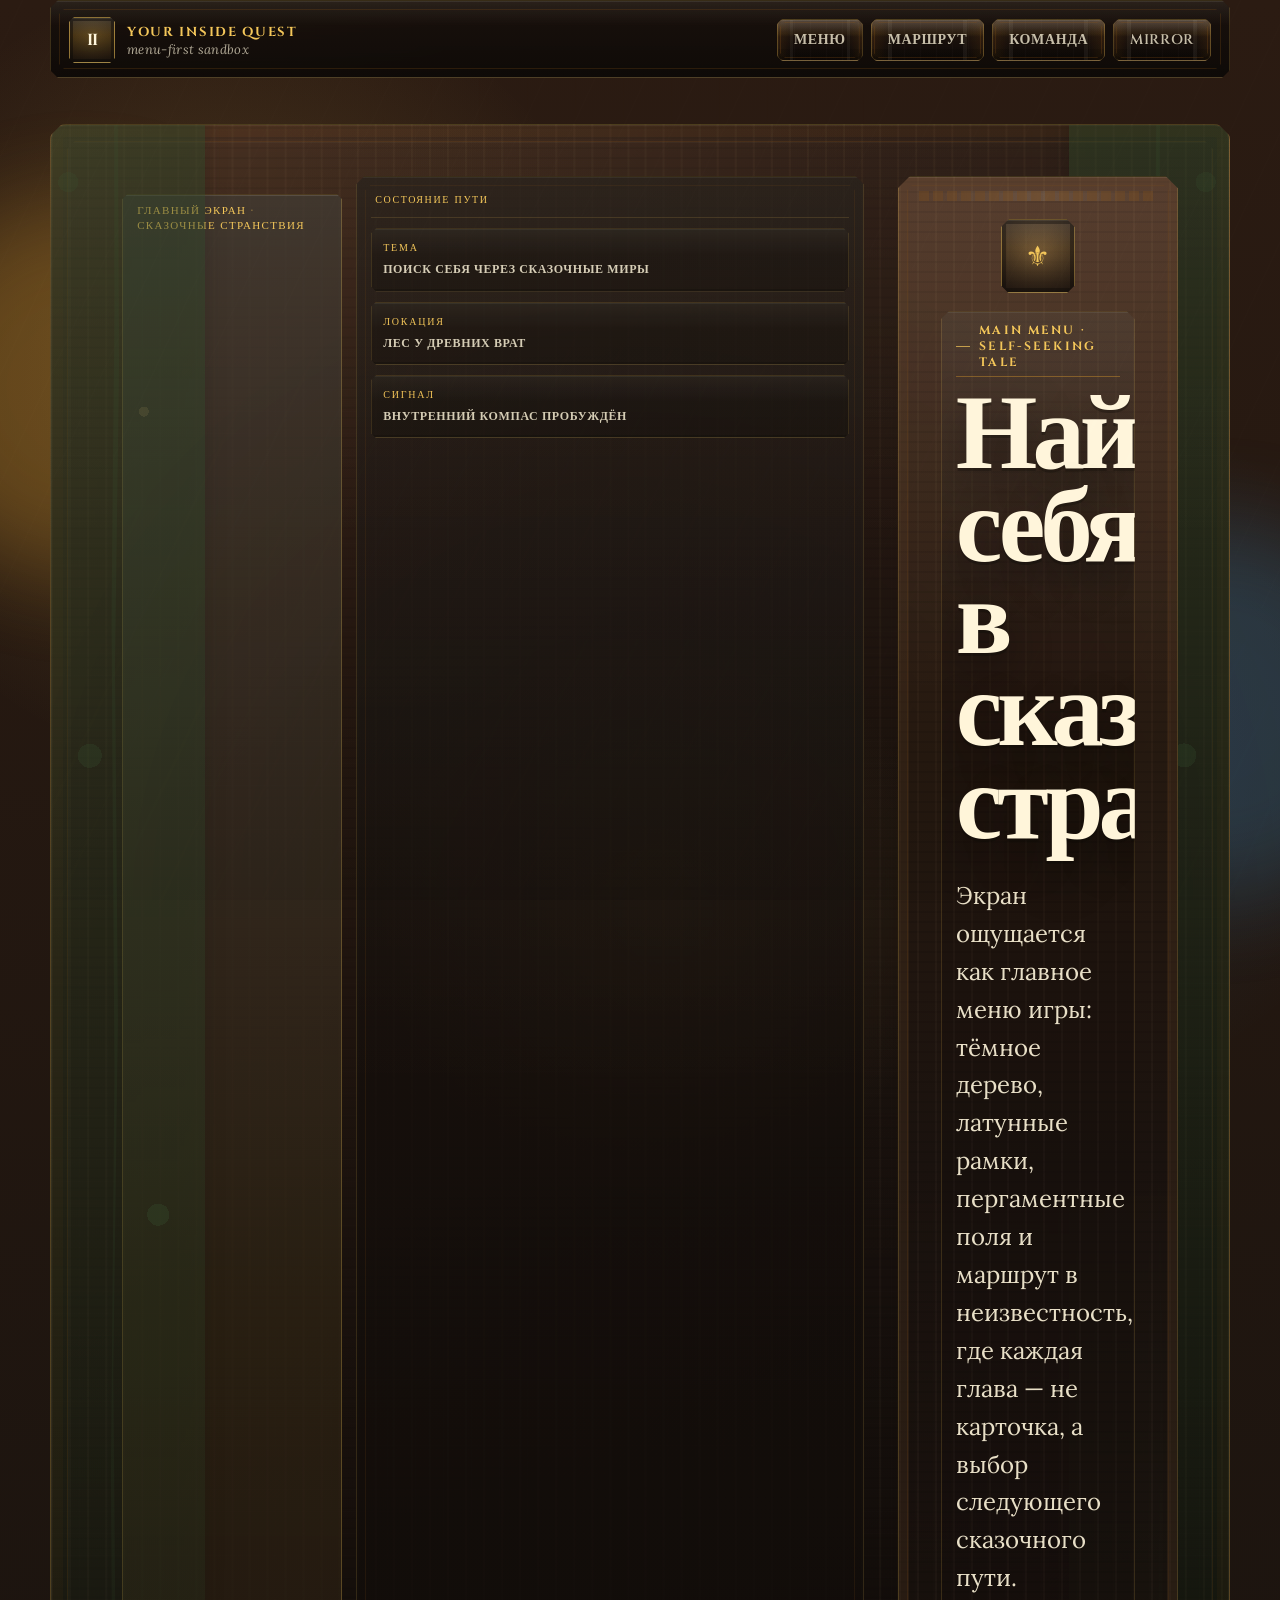
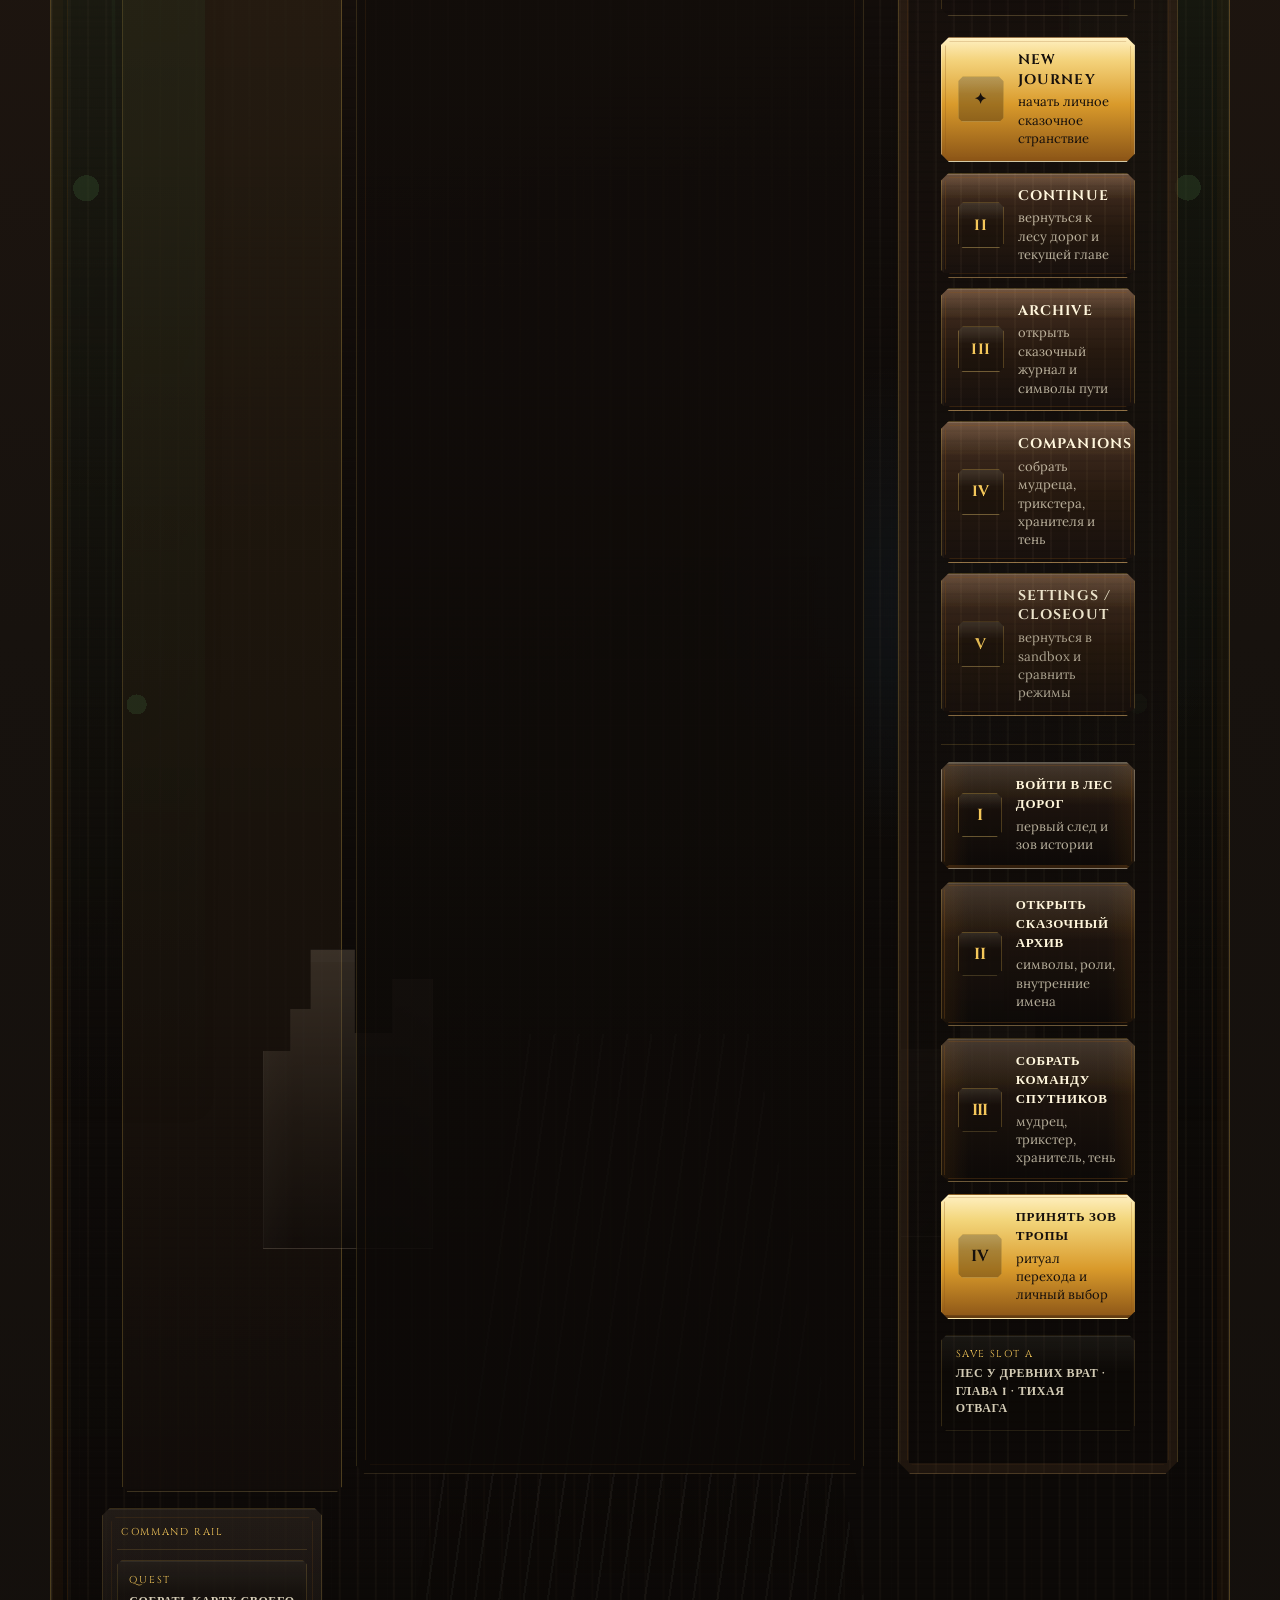
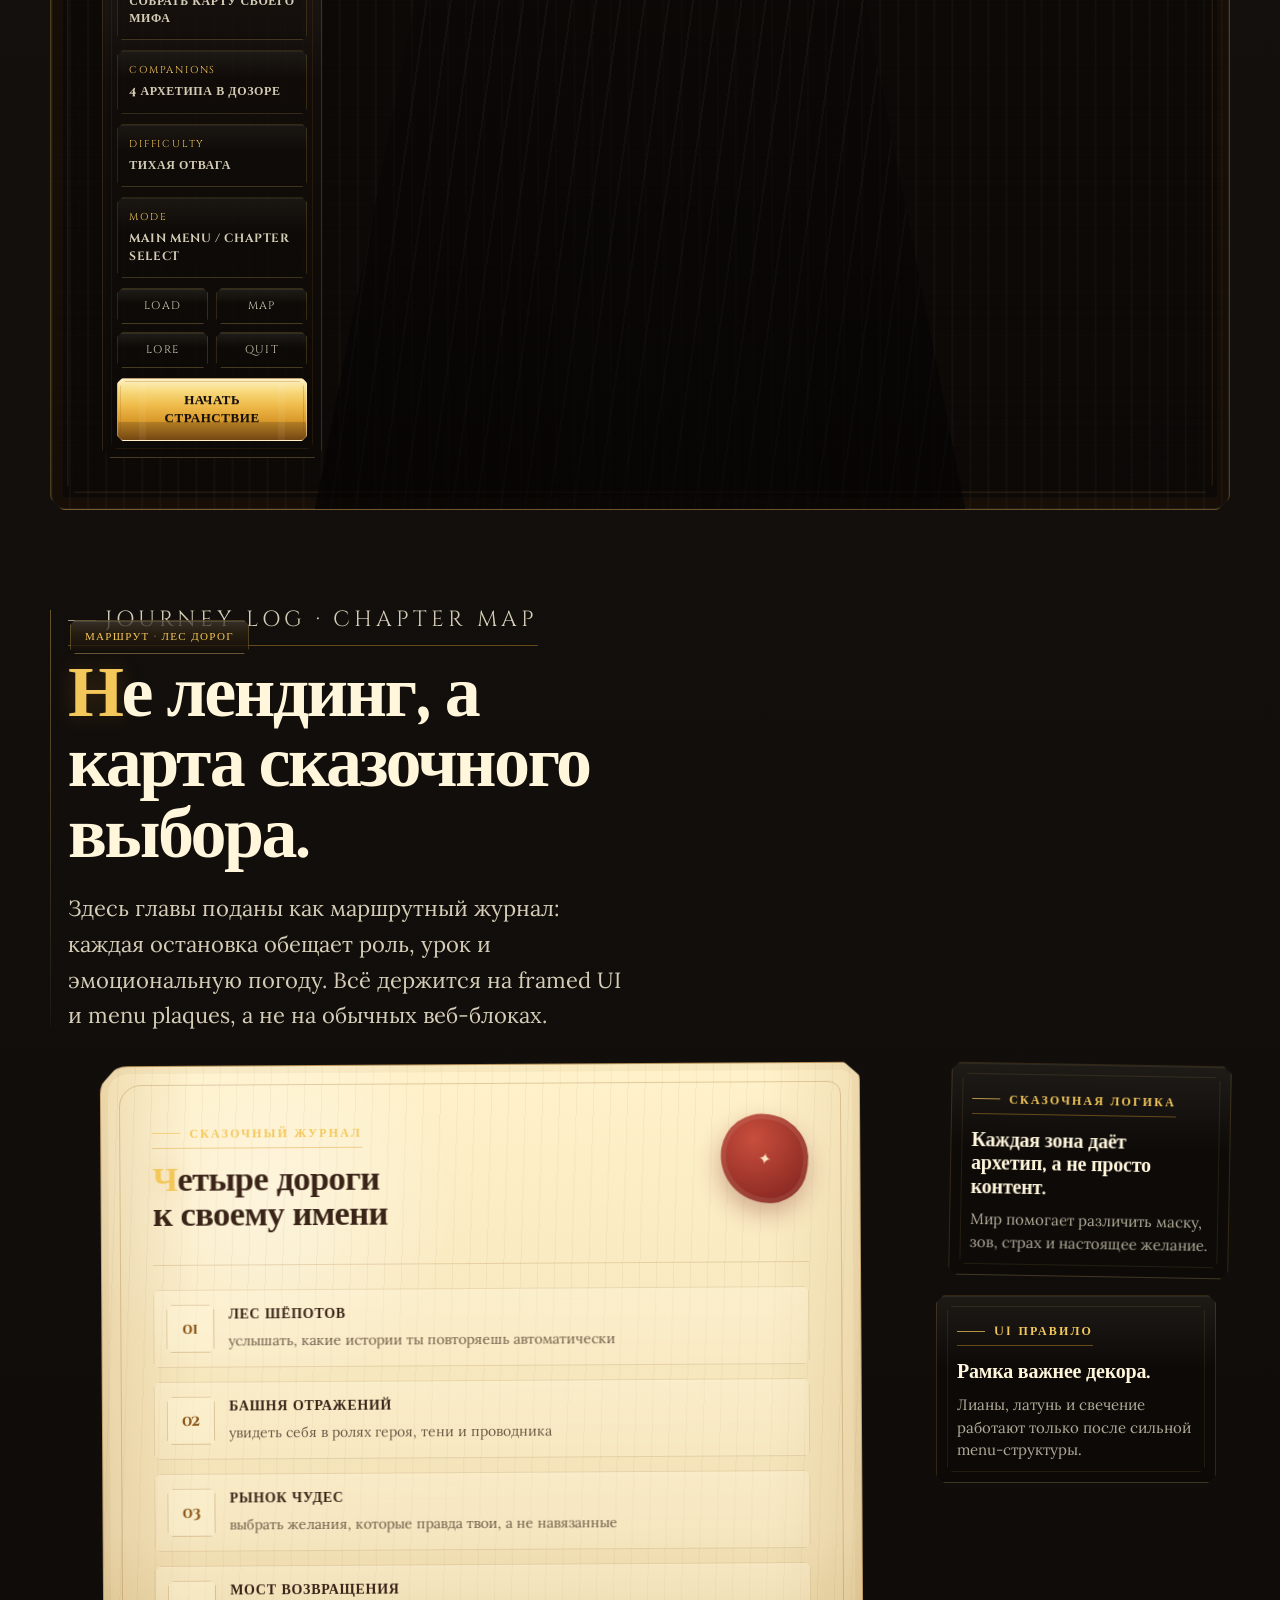
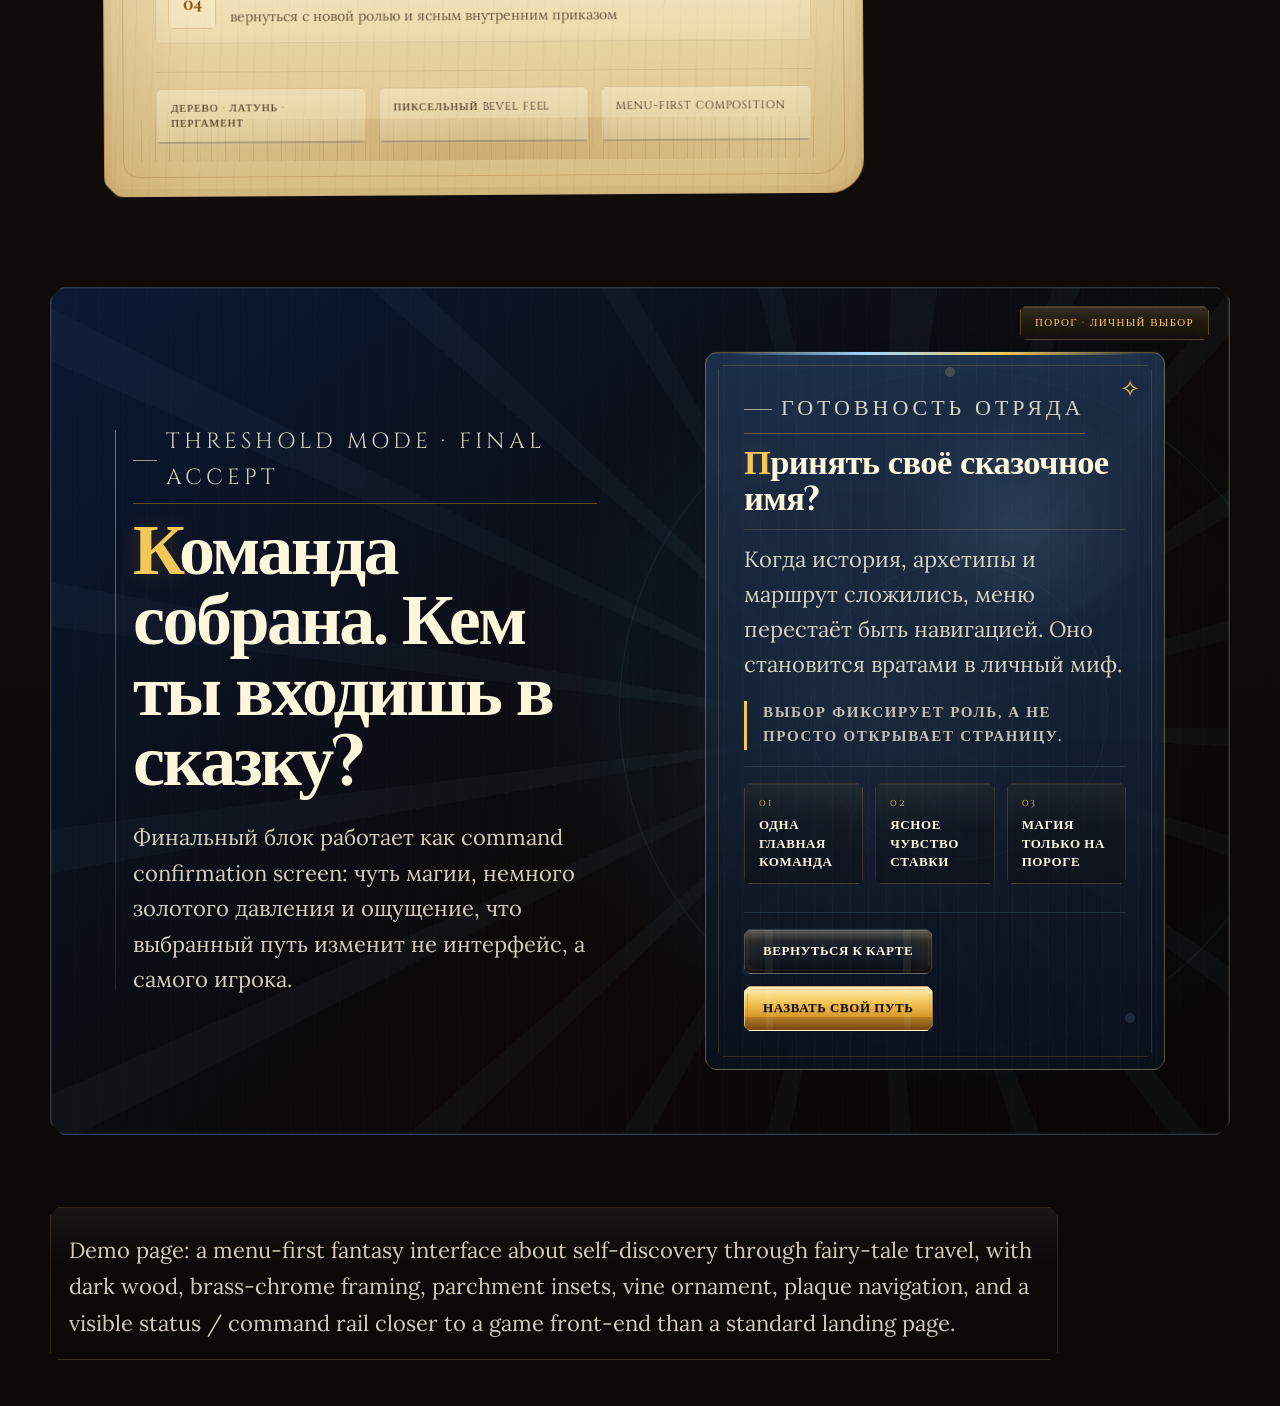
==== index.html @ f0db1138 "feat: publish fairy quest live site" ====
<!DOCTYPE html>
<html lang="ru">
  <head>
    <meta charset="UTF-8" />
    <meta name="viewport" content="width=device-width, initial-scale=1.0" />
    <title>Your Inside Quest · Сказочные странствия</title>
    <meta
      name="description"
      content="HOMM2-inspired menu-first demo about finding yourself through fantasy journeys built from fairy-tale motifs."
    />
    <link rel="preconnect" href="https://fonts.googleapis.com" />
    <link rel="preconnect" href="https://fonts.gstatic.com" crossorigin />
    <link
      href="https://fonts.googleapis.com/css2?family=Cinzel:wght@500;600;700;800&family=Lora:ital,wght@0,400;0,500;0,600;1,500&display=swap"
      rel="stylesheet"
    />
    <link rel="stylesheet" href="./css/tokens.css" />
    <link rel="stylesheet" href="./css/components.css" />
    <link rel="stylesheet" href="./css/scenes.css" />
    <link rel="stylesheet" href="./css/fairy-journeys.css" />
  </head>
  <body>
    <div class="ambient ambient-gold"></div>
    <div class="ambient ambient-mana"></div>

    <header class="site-header" aria-label="Сказочное меню">
      <a class="brand-mark" href="#menu-shell" aria-label="К главному меню">
        <span class="brand-sigil">II</span>
        <span>
          <strong>Your Inside Quest</strong>
          <em>menu-first sandbox</em>
        </span>
      </a>
      <nav class="scene-nav" aria-label="Переходы по экрану">
        <a href="#menu-shell">Меню</a>
        <a href="#trail-log">Маршрут</a>
        <a href="#command-rail">Команда</a>
        <a href="./fairy-journeys.html">Mirror</a>
      </nav>
    </header>

    <main id="menu-shell" class="board-shell fairy-board">
      <section class="scene fairy-menu-scene" aria-labelledby="fairy-menu-title">
        <div class="menu-stage">
          <div class="scene-plaque scene-plaque-left">Главный экран · Сказочные странствия</div>

          <div class="menu-backdrop" aria-hidden="true">
            <span class="backdrop-moon"></span>
            <span class="backdrop-vines vine-left"></span>
            <span class="backdrop-vines vine-right"></span>
            <span class="backdrop-ruins ruins-left"></span>
            <span class="backdrop-ruins ruins-right"></span>
            <span class="backdrop-path"></span>
          </div>

          <aside class="status-rail" aria-label="Статус похода">
            <div class="status-rail-head">Состояние пути</div>
            <div class="status-box">
              <span class="status-label">Тема</span>
              <strong>поиск себя через сказочные миры</strong>
            </div>
            <div class="status-box">
              <span class="status-label">Локация</span>
              <strong>лес у древних врат</strong>
            </div>
            <div class="status-box">
              <span class="status-label">Сигнал</span>
              <strong>внутренний компас пробуждён</strong>
            </div>
          </aside>

          <section class="menu-keep" aria-labelledby="fairy-menu-title">
            <div class="menu-crest">
              <span>⚜</span>
            </div>
            <div class="menu-title-cartouche">
              <p class="eyebrow">main menu · self-seeking tale</p>
              <h1 id="fairy-menu-title">Найти себя в сказочных странствиях.</h1>
              <p class="lead">
                Экран ощущается как главное меню игры: тёмное дерево, латунные рамки,
                пергаментные поля и маршрут в неизвестность, где каждая глава — не карточка,
                а выбор следующего сказочного пути.
              </p>
            </div>

            <div class="game-menu-stack" role="navigation" aria-label="Главные игровые команды">
              <a class="game-menu-button primary" href="#final-threshold">
                <span class="game-menu-glyph">✦</span>
                <span>
                  <strong>New Journey</strong>
                  <small>начать личное сказочное странствие</small>
                </span>
              </a>
              <a class="game-menu-button" href="#trail-log">
                <span class="game-menu-glyph">II</span>
                <span>
                  <strong>Continue</strong>
                  <small>вернуться к лесу дорог и текущей главе</small>
                </span>
              </a>
              <a class="game-menu-button" href="#story-dossier">
                <span class="game-menu-glyph">III</span>
                <span>
                  <strong>Archive</strong>
                  <small>открыть сказочный журнал и символы пути</small>
                </span>
              </a>
              <a class="game-menu-button" href="#command-rail">
                <span class="game-menu-glyph">IV</span>
                <span>
                  <strong>Companions</strong>
                  <small>собрать мудреца, трикстера, хранителя и тень</small>
                </span>
              </a>
              <a class="game-menu-button utility" href="./index.html">
                <span class="game-menu-glyph">V</span>
                <span>
                  <strong>Settings / Closeout</strong>
                  <small>вернуться в sandbox и сравнить режимы</small>
                </span>
              </a>
            </div>

            <div class="menu-plaques" role="navigation" aria-label="Основные разделы путешествия">
              <a class="menu-plaque active" href="#trail-log">
                <span class="plaque-index">I</span>
                <strong>Войти в лес дорог</strong>
                <small>первый след и зов истории</small>
              </a>
              <a class="menu-plaque" href="#story-dossier">
                <span class="plaque-index">II</span>
                <strong>Открыть сказочный архив</strong>
                <small>символы, роли, внутренние имена</small>
              </a>
              <a class="menu-plaque" href="#command-rail">
                <span class="plaque-index">III</span>
                <strong>Собрать команду спутников</strong>
                <small>мудрец, трикстер, хранитель, тень</small>
              </a>
              <a class="menu-plaque ceremonial" href="#final-threshold">
                <span class="plaque-index">IV</span>
                <strong>Принять зов тропы</strong>
                <small>ритуал перехода и личный выбор</small>
              </a>
            </div>

            <div class="save-slot-strip" aria-label="Текущий слот">
              <span>Save slot A</span>
              <strong>лес у древних врат · глава 1 · тихая отвага</strong>
            </div>
          </section>

          <aside class="command-rail-shell" id="command-rail" aria-label="Командная рейка">
            <div class="command-rail-head">Command rail</div>
            <div class="command-entry">
              <span>Quest</span>
              <strong>собрать карту своего мифа</strong>
            </div>
            <div class="command-entry">
              <span>Companions</span>
              <strong>4 архетипа в дозоре</strong>
            </div>
            <div class="command-entry">
              <span>Difficulty</span>
              <strong>тихая отвага</strong>
            </div>
            <div class="command-entry">
              <span>Mode</span>
              <strong>main menu / chapter select</strong>
            </div>
            <div class="mini-command-grid" aria-label="Быстрые команды">
              <button type="button" class="mini-command">load</button>
              <button type="button" class="mini-command">map</button>
              <button type="button" class="mini-command">lore</button>
              <button type="button" class="mini-command">quit</button>
            </div>
            <button type="button" class="btn btn-ceremonial rail-button">Начать странствие</button>
          </aside>
        </div>
      </section>

      <section id="trail-log" class="scene trail-log-scene" aria-labelledby="trail-log-title">
        <div class="scene-title-block">
          <div class="scene-plaque">Маршрут · Лес дорог</div>
          <p class="eyebrow">journey log · chapter map</p>
          <h2 id="trail-log-title">Не лендинг, а карта сказочного выбора.</h2>
          <p>
            Здесь главы поданы как маршрутный журнал: каждая остановка обещает роль,
            урок и эмоциональную погоду. Всё держится на framed UI и menu plaques, а не на обычных веб-блоках.
          </p>
        </div>

        <div class="trail-layout">
          <article class="trail-map parchment-object" id="story-dossier">
            <header class="dossier-head">
              <div>
                <p class="archive-label">Сказочный журнал</p>
                <h3>Четыре дороги к своему имени</h3>
              </div>
              <span class="wax-seal" aria-hidden="true">✦</span>
            </header>

            <div class="trail-steps" aria-label="Этапы путешествия">
              <div class="trail-step">
                <span>01</span>
                <div>
                  <strong>Лес шёпотов</strong>
                  <small>услышать, какие истории ты повторяешь автоматически</small>
                </div>
              </div>
              <div class="trail-step">
                <span>02</span>
                <div>
                  <strong>Башня отражений</strong>
                  <small>увидеть себя в ролях героя, тени и проводника</small>
                </div>
              </div>
              <div class="trail-step">
                <span>03</span>
                <div>
                  <strong>Рынок чудес</strong>
                  <small>выбрать желания, которые правда твои, а не навязанные</small>
                </div>
              </div>
              <div class="trail-step">
                <span>04</span>
                <div>
                  <strong>Мост возвращения</strong>
                  <small>вернуться с новой ролью и ясным внутренним приказом</small>
                </div>
              </div>
            </div>

            <div class="dossier-ledger-strip" aria-label="Сигналы карты">
              <span>дерево · латунь · пергамент</span>
              <span>пиксельный bevel feel</span>
              <span>menu-first composition</span>
            </div>
          </article>

          <aside class="story-panel">
            <div class="note-card high-note">
              <p class="archive-label">Сказочная логика</p>
              <strong>Каждая зона даёт архетип, а не просто контент.</strong>
              <span>Мир помогает различить маску, зов, страх и настоящее желание.</span>
            </div>
            <div class="note-card low-note">
              <p class="archive-label">UI правило</p>
              <strong>Рамка важнее декора.</strong>
              <span>Лианы, латунь и свечение работают только после сильной menu-структуры.</span>
            </div>
          </aside>
        </div>
      </section>

      <section id="final-threshold" class="scene threshold-scene" aria-labelledby="threshold-title">
        <div class="ceremony-shell threshold-shell">
          <div class="scene-plaque scene-plaque-right">Порог · Личный выбор</div>
          <div class="arcane-orbit" aria-hidden="true">
            <span data-node="gold"></span><span></span><span data-node="mana-dim"></span><span></span>
          </div>

          <div class="ceremony-copy threshold-copy">
            <p class="eyebrow">threshold mode · final accept</p>
            <h2 id="threshold-title">Команда собрана. Кем ты входишь в сказку?</h2>
            <p>
              Финальный блок работает как command confirmation screen: чуть магии,
              немного золотого давления и ощущение, что выбранный путь изменит не интерфейс,
              а самого игрока.
            </p>
          </div>

          <div class="ritual-panel threshold-panel" role="group" aria-label="Итоговый выбор">
            <span class="panel-crown" aria-hidden="true">✧</span>
            <p class="archive-label">Готовность отряда</p>
            <h3>Принять своё сказочное имя?</h3>
            <p>
              Когда история, архетипы и маршрут сложились, меню перестаёт быть навигацией.
              Оно становится вратами в личный миф.
            </p>
            <p class="consequence-line">Выбор фиксирует роль, а не просто открывает страницу.</p>

            <div class="ritual-protocol" aria-label="Правила перехода">
              <div>
                <span>01</span>
                <strong>одна главная команда</strong>
              </div>
              <div>
                <span>02</span>
                <strong>ясное чувство ставки</strong>
              </div>
              <div>
                <span>03</span>
                <strong>магия только на пороге</strong>
              </div>
            </div>

            <div class="ceremony-actions">
              <button type="button" class="btn btn-quiet">Вернуться к карте</button>
              <button type="button" class="btn btn-ceremonial">Назвать свой путь</button>
            </div>
          </div>
        </div>
      </section>
    </main>

    <footer class="board-footer">
      <p>
        Demo page: a menu-first fantasy interface about self-discovery through fairy-tale travel,
        with dark wood, brass-chrome framing, parchment insets, vine ornament, plaque navigation,
        and a visible status / command rail closer to a game front-end than a standard landing page.
      </p>
    </footer>

    <script src="./script.js"></script>
  </body>
</html>
---- css/tokens.css ----
/* ============================================================================
   HOMM2 Design System — Token Contract
   ----------------------------------------------------------------------------
   Three layers:
     1. PRIMITIVES — raw colors in channel-space (R G B). Never used directly
        in components. Use inside rgb(...) / rgb(... / alpha).
     2. SCALES     — space, type, motion, radius. Numeric design decisions.
     3. SEMANTIC   — what components actually reference. Themes/factions
                     override THIS layer, never the primitives.

   Usage:
     color:      rgb(var(--gold-300));
     background: rgb(var(--gold-300) / 0.24);
     border:     1px solid rgb(var(--gold-700) / 0.42);
   ============================================================================ */

:root {
  /* ==========================================================================
     LAYER 1 — PRIMITIVES (R G B channels)
     ========================================================================== */

  /* Ink — darkness, shadow, deep night */
  --ink-700: 58 36 24;    /* #3a2418 */
  --ink-800: 45 29 20;    /* #2d1d14   (was ink-760) */
  --ink-900: 23 16 12;    /* #17100c */
  --ink-950: 12 9 7;      /* #0c0907 */

  /* Parchment — warm paper light */
  --parchment-50:  255 246 220;   /* #fff6dc */
  --parchment-100: 243 226 184;   /* #f3e2b8 */
  --parchment-200: 227 201 141;   /* #e3c98d   (was parchment-180) */
  --parchment-300: 189 150 88;    /* #bd9658   (was parchment-240) */

  /* Gold — value, reward, ceremonial */
  --gold-300: 244 199 90;         /* #f4c75a */
  --gold-500: 217 154 43;         /* #d99a2b */
  --gold-700: 139 85 23;          /* #8b5517 */

  /* Mana — consequence, magic, focus */
  --mana-200: 158 215 255;        /* #9ed7ff */
  --mana-400: 62 157 222;         /* #3e9dde */
  --mana-900: 11 27 58;           /* #0b1b3a */

  /* Stone — structure, weight */
  --stone-200: 201 196 182;       /* #c9c4b6 */
  --stone-500: 143 137 126;       /* #8f897e */
  --stone-700: 89 84 76;          /* #59544c */

  /* Accents — reserved, used sparingly */
  --crimson-800:   122 31 27;     /* #7a1f1b   wax seal, warning  */
  --moss-700:      49 76 44;      /* #314c2c   life, success      */
  --field-200:     201 184 107;   /* #c9b86b   tapestry           */
  --verdigris-700: 29 90 88;      /* #1d5a58   aged bronze        */

  /* ==========================================================================
     LAYER 2 — SCALES
     ========================================================================== */

  /* Space — 4px base, perceptual jumps */
  --space-1: 4px;
  --space-2: 8px;
  --space-3: 12px;
  --space-4: 16px;
  --space-5: 24px;
  --space-6: 32px;
  --space-7: 48px;
  --space-8: 64px;
  --space-9: 96px;

  /* Type — fluid by default */
  --text-eyebrow: 12px;
  --text-caption: 13px;
  --text-body:    clamp(17px, 1.75vw, 22px);
  --text-lead:    clamp(18px, 1.9vw,  24px);
  --text-h3:      clamp(24px, 2.7vw,  38px);
  --text-h2:      clamp(38px, 5.7vw,  72px);
  --text-display: clamp(52px, 8.2vw, 112px);

  /* Tracking */
  --tracking-display: -0.048em;
  --tracking-h2:      -0.035em;
  --tracking-h3:      -0.018em;
  --tracking-wide:     0.045em;
  --tracking-wider:    0.085em;
  --tracking-eyebrow:  0.18em;

  /* Leading */
  --leading-display: 0.88;
  --leading-h2:      0.98;
  --leading-h3:      1.02;
  --leading-body:    1.66;
  --leading-prose:   1.72;

  /* Faces */
  --font-display: "Cinzel", Georgia, serif;
  --font-body:    "Lora",   Georgia, serif;

  /* Motion */
  --duration-quick:      120ms;
  --duration-base:       200ms;
  --duration-ceremonial: 600ms;
  --ease-out:        cubic-bezier(0.16, 1, 0.3, 1);
  --ease-ceremonial: cubic-bezier(0.7, 0, 0.3, 1);

  /* Radius — tighter, more plaque-like than SaaS-soft */
  --radius-xs:   3px;
  --radius-sm:   6px;
  --radius-md:   8px;
  --radius-lg:   12px;
  --radius-xl:   16px;
  --radius-pill: 999px;

  /* Shape / bevel */
  --bevel-sm: 5px;
  --bevel-md: 8px;
  --bevel-lg: 12px;
  --shape-bevel-sm: polygon(0 var(--bevel-sm), var(--bevel-sm) 0, calc(100% - var(--bevel-sm)) 0, 100% var(--bevel-sm), 100% calc(100% - var(--bevel-sm)), calc(100% - var(--bevel-sm)) 100%, var(--bevel-sm) 100%, 0 calc(100% - var(--bevel-sm)));
  --shape-bevel-md: polygon(0 var(--bevel-md), var(--bevel-md) 0, calc(100% - var(--bevel-md)) 0, 100% var(--bevel-md), 100% calc(100% - var(--bevel-md)), calc(100% - var(--bevel-md)) 100%, var(--bevel-md) 100%, 0 calc(100% - var(--bevel-md)));
  --shape-bevel-lg: polygon(0 var(--bevel-lg), var(--bevel-lg) 0, calc(100% - var(--bevel-lg)) 0, 100% var(--bevel-lg), 100% calc(100% - var(--bevel-lg)), calc(100% - var(--bevel-lg)) 100%, var(--bevel-lg) 100%, 0 calc(100% - var(--bevel-lg)));

  /* Frame / pixel-stepped construction */
  --frame-outer: 2px;
  --frame-inner: 1px;
  --frame-inset: 10px;
  --pixel-step: 2px;
  --ornament-gap: 14px;

  /* Heraldic Menu — menu plaques, crest frames, command depth */
  --menu-plaque-height: 42px;
  --menu-plaque-padding-x: 16px;
  --menu-plaque-border: 1px;
  --menu-plaque-inset: 2px;
  --menu-plaque-shadow: 0 8px 0 rgb(var(--ink-950) / 0.14),
                        0 12px 20px rgb(var(--ink-950) / 0.16);

  --frame-rail-thickness: 2px;
  --frame-corner-cut: 10px;
  --frame-inner-inset-deep: 14px;
  --ornament-anchor-size: 18px;
  --sigil-medallion-size: 48px;

  --press-depth-rest: 0 3px 0 rgb(var(--ink-950) / 0.24);
  --press-depth-hover: 0 2px 0 rgb(var(--gold-700) / 0.30);
  --press-depth-active: 0 1px 0 rgb(var(--ink-950) / 0.18);
  --press-highlight-top: inset 0 1px 0 rgb(var(--parchment-50) / 0.18);
  --press-shadow-bottom: inset 0 -2px 0 rgb(var(--ink-950) / 0.30);

  /* Layout / authored measures */
  --page: min(1180px, calc(100vw - 32px));
  --measure-prose: 64ch;
  --measure-intro: 58ch;
  --measure-note: 30ch;
  --measure-ritual: 34ch;

  /* ==========================================================================
     LAYER 3 — SEMANTIC TOKENS
     This is the override surface for themes / factions.
     ========================================================================== */

  /* Surfaces */
  --surface-night:     rgb(var(--ink-950));
  --surface-parchment: rgb(var(--parchment-100));
  --surface-stone:     rgb(var(--stone-700));
  --surface-ritual:    rgb(var(--mana-900) / 0.72);

  /* Text on surfaces */
  --ink-on-night:      rgb(var(--parchment-50));
  --ink-on-night-soft: rgb(var(--parchment-50) / 0.82);
  --ink-on-night-mute: rgb(var(--parchment-50) / 0.68);
  --ink-on-night-dim:  rgb(var(--parchment-50) / 0.42);

  --ink-on-parchment:      rgb(var(--ink-700));
  --ink-on-parchment-soft: rgb(var(--ink-700) / 0.72);

  --ink-on-gold: rgb(var(--ink-900));

  /* Accents — semantic intent */
  --accent-value:            rgb(var(--gold-300));
  --accent-value-deep:       rgb(var(--gold-500));
  --accent-value-mute:       rgb(var(--gold-700));
  --accent-consequence:      rgb(var(--mana-400));
  --accent-consequence-soft: rgb(var(--mana-200));
  --accent-warning:          rgb(var(--crimson-800));
  --accent-success:          rgb(var(--moss-700));

  /* Borders */
  --border-thin:         rgb(var(--parchment-50) / 0.12);
  --border-thin-warm:    rgb(var(--gold-300) / 0.30);
  --border-ceremonial:   rgb(var(--gold-300) / 0.45);
  --border-on-parchment: rgb(var(--gold-700) / 0.42);

  /* Product-facing surface aliases — closer to the canonical docs */
  --surface-default:     var(--surface-parchment);
  --surface-subtle:      rgb(var(--parchment-50) / 0.72);
  --surface-elevated:    rgb(var(--stone-200));
  --surface-panel:       rgb(var(--stone-700));
  --surface-premium:     rgb(var(--gold-300));
  --surface-focus:       rgb(var(--mana-200) / 0.14);
  --surface-destructive: rgb(var(--crimson-800) / 0.18);

  /* Text aliases */
  --text-primary-on-light:   var(--ink-on-parchment);
  --text-secondary-on-light: var(--ink-on-parchment-soft);
  --text-primary-on-dark:    var(--ink-on-night);
  --text-secondary-on-dark:  var(--ink-on-night-soft);
  --text-muted-on-dark:      var(--ink-on-night-mute);

  /* Border roles */
  --border-soft:      var(--border-thin);
  --border-strong:    var(--border-thin-warm);
  --border-heavy:     rgb(var(--gold-700) / 0.42);
  --border-ornament:  var(--border-ceremonial);

  /* Status roles */
  --status-success: var(--accent-success);
  --status-warning: var(--accent-warning);
  --status-danger:  var(--accent-warning);
  --status-info:    var(--accent-consequence);

  /* Shape roles */
  --shape-interactive: var(--shape-bevel-sm);
  --shape-panel:       var(--shape-bevel-md);
  --shape-hero:        var(--shape-bevel-lg);

  /* Shadows */
  --shadow-resting:     0 10px 0 rgb(var(--ink-950) / 0.16),
                        0 18px 34px rgb(var(--ink-900) / 0.34);
  --shadow-elevated:    0 14px 0 rgb(var(--ink-950) / 0.18),
                        0 34px 72px rgb(0 0 0 / 0.44);
  --shadow-ceremonial:  0 0 44px rgb(var(--mana-400) / 0.16),
                        0 16px 0 rgb(var(--ink-950) / 0.22),
                        0 28px 70px rgb(0 0 0 / 0.46);
  --shadow-inset-edge:  inset 0 1px 0 rgb(var(--parchment-50) / 0.16),
                        inset 0 -1px 0 rgb(var(--ink-950) / 0.26);

  /* Glow discipline — quiet by default; consequence raises local intensity */
  --glow-mana-restraint: rgb(var(--mana-400) / 0.12);
  --glow-mana-focus:     rgb(var(--mana-400) / 0.22);
  --glow-gold-reward:    rgb(var(--gold-300) / 0.24);

  /* Focus ring */
  --ring-focus:      rgb(var(--mana-200));
  --ring-focus-halo: rgb(var(--mana-400) / 0.22);
}

/* ==========================================================================
   RESPONSIVE TOKEN OVERRIDES
   Fluid type/space scales pick up automatically via clamp();
   only override the structural tokens.
   ========================================================================== */

@media (max-width: 560px) {
  :root {
    --page:      min(100vw - 20px, 1180px);
    --radius-xl: 16px;
    --radius-lg: 12px;
  }
}

@media (max-width: 380px) {
  :root {
    --page: min(100vw - 16px, 1180px);
  }
}
---- css/components.css ----
/* Shared global and reusable component layer for the HOMM2 sandbox. */

/* ============================================================================
   HOMM2 Design System — Shared Components
   ----------------------------------------------------------------------------
   This file references tokens.css. Link order:

     <link rel="stylesheet" href="./css/tokens.css" />
     <link rel="stylesheet" href="./css/components.css" />

   Keep reusable rules here. Scene illustration/composition belongs in scenes.css,
   and reference-page-only specimen layout belongs in reference.css.
   ============================================================================ */

* { box-sizing: border-box; }
html { scroll-behavior: smooth; }

@media (prefers-reduced-motion: reduce) {
  html { scroll-behavior: auto; }
  *, *::before, *::after {
    animation-duration: 0.01ms !important;
    animation-iteration-count: 1 !important;
    scroll-behavior: auto !important;
    transition-duration: 0.01ms !important;
  }
}

body {
  margin: 0;
  min-height: 100vh;
  color: var(--ink-on-night);
  font-family: var(--font-body);
  font-size: 16px;
  font-variant-numeric: oldstyle-nums;
  background:
    radial-gradient(circle at 18% 6%, rgb(var(--gold-300) / 0.18), transparent 25rem),
    radial-gradient(circle at 82% 12%, rgb(var(--mana-400) / 0.12), transparent 22rem),
    linear-gradient(180deg, #2b1b12 0%, #17120e 36%, #0b0908 100%);
  overflow-x: hidden;
}

body::before {
  content: "";
  position: fixed;
  inset: 0;
  pointer-events: none;
  opacity: 0.38;
  background-image:
    linear-gradient(rgb(var(--parchment-50) / 0.02) 1px, transparent 1px),
    linear-gradient(90deg, rgb(var(--parchment-50) / 0.02) 1px, transparent 1px),
    repeating-linear-gradient(90deg, transparent 0 47px, rgb(var(--gold-300) / 0.03) 47px 48px);
  background-size: 24px 24px, 24px 24px, 48px 48px;
  mask-image: radial-gradient(circle at center, black, transparent 78%);
}

body::after {
  content: "";
  position: fixed;
  inset: 0;
  pointer-events: none;
  opacity: 0.18;
  background:
    repeating-linear-gradient(115deg, transparent 0 19px, rgb(var(--parchment-50) / 0.026) 20px 21px, transparent 22px 46px),
    radial-gradient(circle at 50% 100%, rgb(0 0 0 / 0.72), transparent 44rem);
  mix-blend-mode: overlay;
}

button { font: inherit; }
a { color: inherit; text-decoration: none; }
h1, h2, h3, p { margin-top: 0; }

/* --------------------------------------------------------------------------
   Atmospheric ambient lights
   -------------------------------------------------------------------------- */

.ambient {
  position: fixed;
  width: 42vmin;
  aspect-ratio: 1;
  border-radius: var(--radius-pill);
  filter: blur(46px);
  opacity: 0.28;
  pointer-events: none;
}
.ambient-gold { left: -12vmin; top: 22vmin; background: var(--accent-value-deep); }
.ambient-mana { right: -14vmin; top: 58vmin; background: var(--accent-consequence); opacity: 0.2; }

/* --------------------------------------------------------------------------
   Site header & navigation
   -------------------------------------------------------------------------- */

.site-header {
  position: sticky;
  top: 0;
  z-index: 20;
  width: var(--page);
  margin: 0 auto 18px;
  padding: 16px 18px 14px;
  display: flex;
  align-items: center;
  justify-content: space-between;
  gap: 18px;
  border: 1px solid rgb(var(--gold-300) / 0.18);
  clip-path: var(--shape-panel);
  background:
    linear-gradient(180deg, rgb(var(--parchment-50) / 0.07), transparent 32%),
    linear-gradient(180deg, rgb(var(--ink-900) / 0.84), rgb(var(--ink-950) / 0.92));
  box-shadow:
    0 8px 0 rgb(var(--ink-950) / 0.18),
    0 18px 34px rgb(0 0 0 / 0.28),
    inset 0 1px 0 rgb(var(--parchment-50) / 0.08);
  backdrop-filter: blur(14px);
}
.site-header::before {
  content: "";
  position: absolute;
  inset: 8px;
  border: 1px solid rgb(var(--gold-700) / 0.24);
  clip-path: var(--shape-interactive);
  pointer-events: none;
}

.brand-mark { display: flex; align-items: center; gap: var(--space-3); }
.brand-mark strong,
.brand-mark em { display: block; }
.brand-mark strong {
  font-family: var(--font-display);
  font-size: var(--text-caption);
  letter-spacing: 0.13em;
  text-transform: uppercase;
  color: var(--accent-value);
}
.brand-mark em {
  font-size: var(--text-caption);
  color: var(--ink-on-night-mute);
  font-style: italic;
  letter-spacing: 0.025em;
}

.brand-sigil {
  position: relative;
  width: 46px;
  height: 46px;
  display: grid;
  place-items: center;
  border: 1px solid rgb(var(--gold-300) / 0.52);
  clip-path: var(--shape-interactive);
  background:
    linear-gradient(180deg, rgb(var(--parchment-50) / 0.16), rgb(var(--gold-500) / 0.18) 38%, rgb(var(--ink-900) / 0.7)),
    radial-gradient(circle, rgb(var(--gold-300) / 0.22), rgb(var(--ink-900) / 0.74));
  box-shadow:
    inset 0 0 0 3px rgb(var(--ink-950) / 0.48),
    inset 0 1px 0 rgb(var(--parchment-50) / 0.16),
    0 0 22px rgb(var(--gold-500) / 0.22);
  font-family: var(--font-display);
  font-weight: 700;
  letter-spacing: -0.08em;
}
.brand-sigil::before,
.brand-sigil::after {
  content: "";
  position: absolute;
}

.scene-nav {
  display: flex;
  flex-wrap: nowrap;
  justify-content: flex-end;
  gap: var(--space-2);
  min-width: 0;
}
.scene-nav a {
  position: relative;
  isolation: isolate;
  overflow: hidden;
  min-height: var(--menu-plaque-height);
  display: inline-flex;
  align-items: center;
  padding: 9px var(--menu-plaque-padding-x) 10px;
  white-space: nowrap;
  border: 1px solid rgb(var(--gold-300) / 0.28);
  border-radius: var(--radius-sm);
  clip-path: var(--shape-interactive);
  background:
    linear-gradient(180deg, rgb(var(--parchment-50) / 0.16), rgb(var(--gold-300) / 0.06) 34%, transparent 42%),
    linear-gradient(90deg, rgb(var(--gold-700) / 0.16), transparent 16%, transparent 84%, rgb(var(--gold-700) / 0.16)),
    repeating-linear-gradient(90deg, rgb(var(--parchment-50) / 0.02) 0 1px, transparent 1px 16px),
    linear-gradient(180deg, rgb(var(--ink-800) / 0.72), rgb(var(--ink-950) / 0.88));
  color: rgb(var(--parchment-50) / 0.76);
  font-family: var(--font-display);
  font-size: 14px;
  font-weight: 600;
  letter-spacing: var(--tracking-wide);
  text-transform: uppercase;
  text-shadow: 0 1px 0 rgb(var(--ink-950) / 0.34);
  box-shadow:
    inset 0 1px 0 rgb(var(--parchment-50) / 0.08),
    inset 0 -3px 0 rgb(var(--ink-950) / 0.34),
    var(--menu-plaque-shadow);
  transition:
    border-color var(--duration-quick) var(--ease-out),
    color        var(--duration-quick) var(--ease-out),
    background   var(--duration-quick) var(--ease-out),
    box-shadow   var(--duration-quick) var(--ease-out),
    transform    var(--duration-quick) var(--ease-out);
}
.scene-nav a::before,
.scene-nav a::after {
  content: "";
  position: absolute;
  pointer-events: none;
  clip-path: var(--shape-interactive);
}
.scene-nav a::before {
  inset: 2px;
  border: 1px solid rgb(var(--gold-700) / 0.3);
  opacity: 0.88;
}
.scene-nav a::after {
  inset: 0;
  background:
    linear-gradient(180deg, rgb(var(--parchment-50) / 0.1), transparent 30%),
    linear-gradient(90deg, transparent 0 14%, rgb(var(--parchment-50) / 0.08) 14% 18%, transparent 18% 82%, rgb(var(--parchment-50) / 0.08) 82% 86%, transparent 86% 100%),
    linear-gradient(180deg, transparent 0 72%, rgb(var(--ink-950) / 0.22) 72% 100%);
  opacity: 0.7;
  z-index: -1;
}
.scene-nav a:hover,
.scene-nav a[aria-current="true"] {
  border-color: var(--border-ceremonial);
  color: var(--ink-on-night);
  background:
    linear-gradient(180deg, rgb(var(--parchment-50) / 0.2), rgb(var(--gold-300) / 0.14) 35%, rgb(var(--ink-900) / 0.42)),
    linear-gradient(90deg, rgb(var(--gold-500) / 0.12), transparent 18%, transparent 82%, rgb(var(--gold-500) / 0.12));
  box-shadow:
    inset 0 1px 0 rgb(var(--parchment-50) / 0.18),
    inset 0 -2px 0 rgb(var(--gold-700) / 0.34),
    0 6px 0 rgb(var(--ink-950) / 0.14),
    0 0 24px rgb(var(--gold-300) / 0.14);
  transform: translateY(-1px);
}

/* --------------------------------------------------------------------------
   Global focus ring — every interactive element gets one
   -------------------------------------------------------------------------- */

:focus-visible {
  outline: 2px solid var(--ring-focus);
  outline-offset: 4px;
  box-shadow: 0 0 0 5px var(--ring-focus-halo);
}

/* --------------------------------------------------------------------------
   Board shell & scene rhythm
   -------------------------------------------------------------------------- */

.board-shell { width: var(--page); margin: 0 auto; }
.scene {
  min-height: calc(100vh - 74px);
  padding: 28px 0 64px;
  display: grid;
  align-items: center;
}

.scene-frame,
.ceremony-shell,
.desk-composition { position: relative; }

/* --------------------------------------------------------------------------
   Shared typography and utility primitives
   -------------------------------------------------------------------------- */

.eyebrow,
.archive-label,
.ledger-kicker {
  display: inline-flex;
  align-items: center;
  gap: 9px;
  width: fit-content;
  margin-bottom: 14px;
  padding-bottom: 6px;
  border-bottom: 1px solid rgb(var(--gold-500) / 0.42);
  font-family: var(--font-display);
  font-weight: 700;
  letter-spacing: var(--tracking-eyebrow);
  text-transform: uppercase;
  font-size: var(--text-eyebrow);
  color: var(--accent-value);
}
.eyebrow::before,
.archive-label::before,
.ledger-kicker::before {
  content: "";
  width: 28px;
  height: 1px;
  background: currentColor;
  opacity: 0.72;
}

h1 {
  max-width: 760px;
  margin-bottom: var(--space-5);
  font-family: var(--font-display);
  font-size: var(--text-display);
  font-weight: 800;
  line-height: var(--leading-display);
  letter-spacing: var(--tracking-display);
  text-shadow:
    0 3px 0 rgb(var(--ink-950) / 0.28),
    0 18px 44px rgb(0 0 0 / 0.45);
}

.lead,
.scene-title-block p,
.ceremony-copy p,
.dossier-text,
.ritual-panel p,
.board-footer p {
  color: var(--ink-on-night-soft);
  font-size: var(--text-body);
  line-height: var(--leading-body);
  font-weight: 400;
}
.lead {
  max-width: 640px;
  font-size: var(--text-lead);
  color: rgb(var(--parchment-50) / 0.9);
}

h2 {
  font-family: var(--font-display);
  font-size: var(--text-h2);
  font-weight: 700;
  line-height: var(--leading-h2);
  letter-spacing: var(--tracking-h2);
  margin-bottom: 20px;
}

h3 {
  font-family: var(--font-display);
  font-size: var(--text-h3);
  font-weight: 700;
  line-height: var(--leading-h3);
  margin-bottom: var(--space-4);
  letter-spacing: var(--tracking-h3);
}

/* Illuminated capital — gold first letter on h2/h3 */
h2::first-letter,
h3::first-letter {
  color: var(--accent-value);
  text-shadow: 0 0 22px rgb(var(--gold-500) / 0.22);
}

.desk-composition {
  display: grid;
  grid-template-columns: minmax(160px, 196px) minmax(0, 1fr) minmax(184px, 208px);
  gap: clamp(24px, 3vw, 38px);
  align-items: stretch;
  padding: clamp(18px, 4vw, 42px);
  border-radius: var(--radius-lg);
  clip-path: var(--shape-panel);
  background:
    radial-gradient(ellipse at 52% 64%, rgb(0 0 0 / 0.46), transparent 24rem),
    radial-gradient(circle at 20% 20%, rgb(var(--gold-300) / 0.1), transparent 20rem),
    linear-gradient(115deg, rgb(89 54 28 / 0.6), rgb(var(--ink-800) / 0.78)),
    repeating-linear-gradient(8deg, rgb(var(--parchment-50) / 0.03) 0 2px, transparent 2px 8px);
  border: 1px solid rgb(var(--stone-200) / 0.18);
  box-shadow:
    var(--shadow-elevated),
    inset 0 0 0 1px rgb(var(--parchment-50) / 0.06),
    inset 0 0 0 10px rgb(var(--ink-950) / 0.14);
}
.desk-composition::before,
.desk-composition::after {
  content: "";
  position: absolute;
  pointer-events: none;
}
.desk-composition::before {
  left: 2%;
  top: 11%;
  width: 86px;
  height: 74%;
  border-radius: 18px;
  background:
    linear-gradient(90deg, rgb(var(--parchment-50) / 0.08), transparent),
    linear-gradient(180deg, #696159, #27231f);
  box-shadow:
    inset 0 0 0 1px rgb(var(--parchment-50) / 0.1),
    16px 18px 38px rgb(0 0 0 / 0.3);
  clip-path: polygon(0 4%, 100% 0, 88% 100%, 8% 96%);
}
.desk-composition::after {
  right: 4%;
  bottom: 8%;
  width: 180px;
  height: 22px;
  border-radius: var(--radius-pill);
  background: linear-gradient(90deg, rgb(var(--gold-300) / 0.18), rgb(var(--mana-200) / 0.24), transparent);
  filter: blur(10px);
}

.desk-knife {
  position: absolute;
  z-index: 1;
  right: 20%;
  top: 16%;
  width: 240px;
  height: 12px;
  border-radius: var(--radius-pill);
  transform: rotate(-18deg);
  background: linear-gradient(90deg, #211916, rgb(var(--gold-700)) 18%, #d7d0c6 20% 86%, transparent 87%);
  box-shadow: 0 16px 24px rgb(0 0 0 / 0.32);
  opacity: 0.62;
}

.parchment-object {
  position: relative;
  z-index: 2;
  min-height: 480px;
  max-width: 760px;
  justify-self: center;
  padding: clamp(30px, 4vw, 58px);
  color: var(--ink-on-parchment);
  border-radius: 28px 18px 34px 20px;
  background:
    repeating-linear-gradient(92deg, rgb(var(--ink-700) / 0.045) 0 1px, transparent 1px 17px),
    linear-gradient(90deg, rgb(var(--gold-700) / 0.12), transparent 12%, transparent 88%, rgb(var(--gold-700) / 0.1)),
    radial-gradient(circle at 22% 18%, rgb(255 255 255 / 0.42), transparent 12rem),
    linear-gradient(180deg, #fff1c9, rgb(var(--parchment-100)) 64%, #d7bd83);
  border: 1px solid var(--border-on-parchment);
  clip-path: polygon(0 20px, 18px 0, calc(100% - 16px) 0, 100% 14px, 100% calc(100% - 20px), calc(100% - 20px) 100%, 14px 100%, 0 calc(100% - 14px));
  box-shadow:
    var(--shadow-resting),
    inset 0 0 0 7px rgb(var(--gold-700) / 0.06);
  transform: rotate(-0.7deg);
}
.parchment-object::before,
.parchment-object::after {
  content: "";
  position: absolute;
  pointer-events: none;
}
.parchment-object::before {
  inset: 18px;
  border: 1px solid rgb(var(--gold-700) / 0.25);
  border-radius: 22px 13px 28px 16px;
}
.parchment-object::after {
  left: 36px;
  right: 36px;
  bottom: 34px;
  height: 42px;
  background:
    linear-gradient(90deg, transparent, rgb(var(--gold-700) / 0.34), transparent),
    repeating-linear-gradient(90deg, rgb(var(--gold-700) / 0.3) 0 1px, transparent 1px 14px);
  opacity: 0.56;
}

.parchment-object > * {
  position: relative;
  z-index: 1;
}

.dossier-head {
  display: flex;
  justify-content: space-between;
  gap: var(--space-5);
  align-items: flex-start;
  margin-bottom: var(--space-5);
  padding-bottom: var(--space-4);
  border-bottom: 1px solid rgb(var(--gold-700) / 0.18);
}
.dossier-head > div {
  min-width: 0;
}
.dossier-head h3,
.parchment-object h3,
.parchment-object .annotation-grid strong {
  color: var(--ink-on-parchment);
}
.dossier-head h3 {
  max-width: 18ch;
  text-wrap: balance;
}
.archive-label {
  color: var(--accent-value-mute);
  font-size: 10px;
  border-color: rgb(var(--gold-700) / 0.34);
}
.wax-seal {
  width: 88px;
  aspect-ratio: 1;
  flex: 0 0 auto;
  border-radius: 48% 52% 44% 56%;
  display: grid;
  place-items: center;
  color: #ffe4c2;
  background: radial-gradient(circle at 35% 30%, #c84e3d, rgb(var(--crimson-800)));
  box-shadow:
    inset 0 0 0 5px rgb(var(--parchment-50) / 0.09),
    0 10px 24px rgb(var(--crimson-800) / 0.32);
  transform: rotate(9deg);
}
.dossier-text {
  color: var(--ink-on-parchment);
  max-width: var(--measure-prose);
  font-size: clamp(17px, 1.45vw, 20px);
  line-height: var(--leading-prose);
}

.annotation-grid {
  display: grid;
  grid-template-columns: repeat(3, 1fr);
  gap: 14px;
  margin-top: 28px;
  padding-top: var(--space-4);
  border-top: 1px solid rgb(var(--gold-700) / 0.14);
}
.annotation-grid div {
  padding: var(--space-4);
  border-radius: var(--radius-sm);
  clip-path: var(--shape-interactive);
  background:
    linear-gradient(180deg, rgb(var(--parchment-50) / 0.42), rgb(var(--parchment-50) / 0.2));
  border: 1px solid rgb(var(--gold-700) / 0.24);
  box-shadow: inset 0 1px 0 rgb(var(--parchment-50) / 0.14);
}
.annotation-grid strong,
.annotation-grid small { display: block; }
.annotation-grid strong {
  font-family: var(--font-display);
  font-size: var(--text-caption);
  letter-spacing: var(--tracking-wider);
  text-transform: uppercase;
}
.annotation-grid small {
  margin-top: 6px;
  color: var(--ink-on-parchment-soft);
  font-size: var(--text-caption);
  line-height: 1.4;
}

.rule {
  display: block;
  width: 44px;
  height: 4px;
  margin-bottom: 13px;
  border-radius: var(--radius-pill);
  background: rgb(var(--parchment-300));
}
.rule.gold  { background: var(--accent-value-deep); }
.rule.stone { background: rgb(var(--stone-500)); }

.side-notes {
  display: grid;
  gap: 18px;
  align-content: start;
  padding-top: 10px;
}
.note-card {
  position: relative;
  padding: 20px;
  border-radius: var(--radius-md);
  clip-path: var(--shape-panel);
  background:
    linear-gradient(180deg, rgb(var(--parchment-50) / 0.07), transparent 40%),
    rgb(var(--ink-950) / 0.64);
  border: 1px solid rgb(var(--gold-300) / 0.16);
  box-shadow:
    var(--shadow-resting),
    inset 0 1px 0 rgb(var(--parchment-50) / 0.06),
    inset 0 -2px 0 rgb(var(--ink-950) / 0.28);
}
.note-card::before {
  content: "";
  position: absolute;
  inset: 10px;
  border: 1px solid rgb(var(--gold-300) / 0.1);
  clip-path: var(--shape-interactive);
  pointer-events: none;
}
.high-note { transform: rotate(1deg); }
.note-card strong,
.note-card span { display: block; }
.note-card strong {
  font-family: var(--font-display);
  font-size: 20px;
  line-height: 1.18;
  max-width: 15ch;
  margin-bottom: 10px;
  letter-spacing: -0.01em;
}
.note-card span {
  max-width: var(--measure-note);
  color: var(--ink-on-night-mute);
  font-size: 15px;
  line-height: 1.52;
}
.low-note { transform: translateX(-14px); }

/* --------------------------------------------------------------------------
   Button system
   -------------------------------------------------------------------------- */

.ceremony-actions,
.hero-actions {
  display: flex;
  flex-wrap: wrap;
  gap: var(--space-3);
  margin-top: 28px;
}

.hero-actions {
  margin-top: var(--space-5);
  padding-top: var(--space-4);
  border-top: 1px solid rgb(var(--gold-300) / 0.16);
}

.btn {
  position: relative;
  isolation: isolate;
  overflow: hidden;
  font-family: var(--font-display);
  font-size: var(--text-caption);
  font-weight: 700;
  letter-spacing: var(--tracking-wide);
  border: 1px solid rgb(var(--parchment-50) / 0.14);
  border-radius: var(--radius-sm);
  clip-path: var(--shape-interactive);
  padding: 12px 18px 13px;
  cursor: pointer;
  text-transform: uppercase;
  text-shadow: 0 1px 0 rgb(var(--ink-950) / 0.24);
  box-shadow: inset 0 1px 0 rgb(var(--parchment-50) / 0.08), inset 0 -2px 0 rgb(var(--ink-950) / 0.24);
  transition:
    transform    var(--duration-quick) var(--ease-out),
    border-color var(--duration-quick) var(--ease-out),
    box-shadow   var(--duration-quick) var(--ease-out),
    background   var(--duration-quick) var(--ease-out);
}
.btn::before,
.btn::after {
  content: "";
  position: absolute;
  pointer-events: none;
  clip-path: var(--shape-interactive);
}
.btn::before {
  inset: 2px;
  border: 1px solid rgb(var(--gold-700) / 0.28);
  opacity: 0.92;
}
.btn::after {
  inset: 0;
  z-index: -1;
  background:
    linear-gradient(180deg, rgb(var(--parchment-50) / 0.14), transparent 26%),
    linear-gradient(90deg, transparent 0 11%, rgb(var(--parchment-50) / 0.08) 11% 15%, transparent 15% 85%, rgb(var(--parchment-50) / 0.08) 85% 89%, transparent 89% 100%),
    linear-gradient(180deg, transparent 0 70%, rgb(var(--ink-950) / 0.22) 70% 100%);
  opacity: 0.74;
}
.btn:hover  { transform: translateY(-1px); }
.btn:active {
  transform: translateY(1px);
  box-shadow:
    inset 0 1px 0 rgb(var(--parchment-50) / 0.06),
    inset 0 -1px 0 rgb(var(--ink-950) / 0.22),
    0 2px 0 rgb(var(--ink-950) / 0.16),
    0 6px 10px rgb(var(--ink-950) / 0.12);
}
.btn:disabled,
.btn[aria-disabled="true"] {
  opacity: 0.45;
  cursor: not-allowed;
  transform: none;
}

/* Quiet — default, unobtrusive */
.btn-quiet {
  color: var(--ink-on-night);
  background:
    linear-gradient(180deg, rgb(var(--parchment-50) / 0.22), rgb(var(--gold-300) / 0.08) 28%, rgb(var(--parchment-50) / 0.04) 42%, rgb(var(--ink-950) / 0.18)),
    linear-gradient(90deg, rgb(var(--gold-700) / 0.12), transparent 16%, transparent 84%, rgb(var(--gold-700) / 0.12));
  border-color: rgb(var(--parchment-50) / 0.18);
  box-shadow:
    inset 0 1px 0 rgb(var(--parchment-50) / 0.08),
    inset 0 -3px 0 rgb(var(--ink-950) / 0.34),
    0 6px 0 rgb(var(--ink-950) / 0.16),
    0 12px 18px rgb(var(--ink-950) / 0.16);
}
.btn-quiet:hover {
  background:
    linear-gradient(180deg, rgb(var(--parchment-50) / 0.24), rgb(var(--gold-300) / 0.12) 30%, rgb(var(--parchment-50) / 0.08) 56%),
    linear-gradient(90deg, rgb(var(--gold-500) / 0.1), transparent 20%, transparent 80%, rgb(var(--gold-500) / 0.1));
  border-color: rgb(var(--gold-300) / 0.2);
}

/* Ceremonial — gold tier, reserved for consequence */
.btn-ceremonial {
  color: var(--ink-on-gold);
  background:
    linear-gradient(180deg, #fff0bf 0%, #f7d97c 20%, #f0bd4d 42%, rgb(var(--gold-500)) 68%, rgb(var(--gold-700)) 100%),
    linear-gradient(90deg, rgb(var(--parchment-50) / 0.24), transparent 18%, transparent 82%, rgb(var(--gold-700) / 0.22));
  border-color: rgb(var(--parchment-50) / 0.44);
  box-shadow:
    inset 0 1px 0 rgb(var(--parchment-50) / 0.22),
    inset 0 -3px 0 rgb(var(--gold-700) / 0.46),
    0 6px 0 rgb(var(--gold-700) / 0.22),
    0 0 26px rgb(var(--gold-300) / 0.24),
    0 10px 24px rgb(var(--gold-700) / 0.16);
  font-weight: 700;
}
.btn-ceremonial:hover {
  box-shadow:
    inset 0 1px 0 rgb(var(--parchment-50) / 0.26),
    inset 0 -2px 0 rgb(var(--gold-700) / 0.46),
    0 6px 0 rgb(var(--gold-700) / 0.2),
    0 0 36px rgb(var(--gold-300) / 0.38);
  border-color: rgb(var(--parchment-50) / 0.6);
}

/* --------------------------------------------------------------------------
   Footer
   -------------------------------------------------------------------------- */

.board-footer {
  width: var(--page);
  margin: 0 auto;
  padding: 0 0 46px;
}
.board-footer p {
  max-width: 72ch;
  margin: 0;
  padding-top: var(--space-5);
  padding-inline: 18px;
  padding-bottom: 18px;
  border: 1px solid rgb(var(--gold-300) / 0.14);
  clip-path: var(--shape-panel);
  background:
    linear-gradient(180deg, rgb(var(--parchment-50) / 0.06), transparent 38%),
    rgb(var(--ink-950) / 0.18);
  font-size: 16px;
  line-height: 1.62;
}

.hero-meta-strip,
.dossier-ledger-strip,
.ritual-protocol {
  display: grid;
  gap: var(--space-3);
}

.archive-rail {
  position: relative;
  z-index: 2;
  align-self: stretch;
  display: flex;
  flex-direction: column;
  gap: 9px;
  padding: 16px 13px;
  border: 1px solid rgb(var(--gold-300) / 0.16);
  clip-path: var(--shape-panel);
  background:
    linear-gradient(180deg, rgb(var(--parchment-50) / 0.06), transparent 34%),
    linear-gradient(180deg, rgb(var(--ink-900) / 0.72), rgb(var(--ink-950) / 0.82));
  box-shadow:
    inset 0 1px 0 rgb(var(--parchment-50) / 0.06),
    inset 0 -2px 0 rgb(var(--ink-950) / 0.26),
    0 12px 24px rgb(0 0 0 / 0.22);
}

.archive-rail-head {
  padding: 0 4px 10px;
  border-bottom: 1px solid rgb(var(--gold-300) / 0.14);
  font-family: var(--font-display);
  font-size: 10px;
  letter-spacing: 0.16em;
  text-transform: uppercase;
  color: var(--accent-value);
}

.archive-rail-item {
  display: grid;
  grid-template-columns: 34px 1fr;
  gap: 10px;
  align-items: center;
  padding: 10px 9px;
  border: 1px solid rgb(var(--gold-300) / 0.14);
  clip-path: var(--shape-interactive);
  background:
    linear-gradient(180deg, rgb(var(--parchment-50) / 0.05), transparent 40%),
    rgb(var(--ink-950) / 0.2);
  box-shadow:
    inset 0 1px 0 rgb(var(--parchment-50) / 0.07),
    inset 0 -2px 0 rgb(var(--ink-950) / 0.22);
}

.archive-rail-item span,
.archive-rail-item strong {
  display: block;
}

.archive-rail-item span {
  font-family: var(--font-display);
  font-size: 12px;
  text-align: center;
  color: var(--accent-value);
  letter-spacing: 0.08em;
}

.archive-rail-item strong {
  max-width: 16ch;
  font-family: var(--font-display);
  font-size: 12px;
  line-height: 1.35;
  letter-spacing: 0.05em;
  text-transform: uppercase;
  color: var(--ink-on-night-soft);
}

.archive-rail-item.active {
  border-color: rgb(var(--parchment-50) / 0.34);
  background:
    linear-gradient(180deg, #ffe7a4, rgb(var(--gold-500)) 72%, rgb(var(--gold-700))),
    rgb(var(--ink-950) / 0.2);
  box-shadow:
    inset 0 1px 0 rgb(var(--parchment-50) / 0.18),
    inset 0 -2px 0 rgb(var(--gold-700) / 0.42),
    0 8px 0 rgb(var(--gold-700) / 0.14);
}

.archive-rail-item.active span,
.archive-rail-item.active strong {
  color: var(--ink-on-gold);
}

.archive-rail-item-muted {
  opacity: 0.7;
}

.scene-plaque {
  position: absolute;
  z-index: 6;
  top: 18px;
  left: 20px;
  padding: 8px 14px 9px;
  border: 1px solid rgb(var(--gold-300) / 0.26);
  clip-path: var(--shape-interactive);
  background:
    linear-gradient(180deg, rgb(var(--parchment-50) / 0.14), rgb(var(--gold-300) / 0.08) 38%, rgb(var(--ink-950) / 0.24)),
    rgb(var(--ink-900) / 0.72);
  box-shadow:
    inset 0 1px 0 rgb(var(--parchment-50) / 0.12),
    inset 0 -2px 0 rgb(var(--ink-950) / 0.28),
    0 8px 0 rgb(var(--ink-950) / 0.12);
  font-family: var(--font-display);
  font-size: 11px;
  letter-spacing: 0.12em;
  text-transform: uppercase;
  color: var(--accent-value);
}

.scene-plaque-left { left: 20px; right: auto; }
.scene-plaque-right { left: auto; right: 20px; }

.hero-meta-strip {
  grid-template-columns: repeat(3, minmax(0, 1fr));
  margin-top: var(--space-5);
}

.hero-meta-cell,
.dossier-ledger-strip span,
.ritual-protocol div {
  position: relative;
  padding: 12px 14px;
  border: 1px solid rgb(var(--gold-300) / 0.18);
  clip-path: var(--shape-interactive);
  background:
    linear-gradient(180deg, rgb(var(--parchment-50) / 0.06), transparent 44%),
    rgb(var(--ink-950) / 0.28);
  box-shadow:
    inset 0 1px 0 rgb(var(--parchment-50) / 0.07),
    inset 0 -2px 0 rgb(var(--ink-950) / 0.22);
}

.hero-meta-cell span,
.ritual-protocol span {
  display: block;
  margin-bottom: 6px;
  font-family: var(--font-display);
  font-size: 10px;
  letter-spacing: var(--tracking-eyebrow);
  text-transform: uppercase;
  color: var(--accent-value);
}

.hero-meta-cell strong,
.ritual-protocol strong {
  max-width: 18ch;
  display: block;
  font-family: var(--font-display);
  font-size: 13px;
  line-height: 1.4;
  letter-spacing: 0.045em;
  text-transform: uppercase;
}

.dossier-ledger-strip {
  grid-template-columns: repeat(3, minmax(0, 1fr));
  margin-top: 28px;
  padding-top: var(--space-4);
  border-top: 1px solid rgb(var(--gold-700) / 0.14);
}

.dossier-ledger-strip span {
  font-family: var(--font-display);
  font-size: 11px;
  line-height: 1.35;
  letter-spacing: 0.08em;
  text-transform: uppercase;
  color: var(--ink-on-parchment);
  background:
    linear-gradient(180deg, rgb(var(--parchment-50) / 0.42), rgb(var(--parchment-50) / 0.2));
  border-color: rgb(var(--gold-700) / 0.18);
}

.ritual-protocol {
  grid-template-columns: repeat(3, minmax(0, 1fr));
  margin-top: var(--space-4);
  padding-top: var(--space-4);
  border-top: 1px solid rgb(var(--mana-200) / 0.14);
}

/* ==========================================================================
   RESPONSIVE OVERRIDES
   ========================================================================== */

@media (max-width: 920px) {
  .site-header {
    top: 8px;
    align-items: flex-start;
    flex-direction: column;
    padding-top: 14px;
  }
  .scene-nav {
    justify-content: flex-start;
    width: 100%;
    overflow-x: auto;
    overflow-y: hidden;
    padding-bottom: 4px;
    scrollbar-width: none;
    -webkit-overflow-scrolling: touch;
  }
  .scene-nav::-webkit-scrollbar { display: none; }
  .scene { min-height: auto; padding: 22px 0 48px; }
  .hero-frame { min-height: 690px; }
  .hero-copy { padding-top: 50px; }
  .hero-meta-strip,
  .dossier-ledger-strip,
  .ritual-protocol { grid-template-columns: 1fr; }
  .scene-plaque,
  .scene-plaque-right,
  .scene-plaque-left {
    position: relative;
    top: auto;
    left: auto;
    right: auto;
    margin-bottom: 14px;
    width: fit-content;
  }
  .material-ledger {
    position: relative;
    left: auto;
    right: auto;
    bottom: auto;
    width: auto;
    margin-top: 22px;
    transform: none;
  }
  .desk-composition,
  .ceremony-shell { grid-template-columns: 1fr; }
  .desk-composition { gap: 22px; }
  .archive-rail { order: -1; }
  .low-note { transform: none; }
  .annotation-grid { grid-template-columns: 1fr; }
  .ritual-panel { justify-self: stretch; }
}

@media (max-width: 560px) {
  html, body { overflow-x: clip; }
  body { font-size: 15px; }
  body::before { background-size: 32px 32px, 32px 32px; opacity: 0.24; }
  .ambient { display: none; }
  .site-header { gap: var(--space-3); padding-bottom: 6px; }
  .brand-mark { gap: 10px; }
  .brand-mark strong { font-size: 11px; letter-spacing: 0.1em; }
  .brand-mark em     { font-size: 12px; }
  .brand-sigil       { width: 36px; height: 36px; }
  .scene-nav { gap: 5px; padding-bottom: 3px; }
  .scene-nav a {
    flex: 0 0 auto;
    min-height: 34px;
    padding: 6px 8px 7px;
    font-size: 11px;
    letter-spacing: 0.02em;
  }
  .scene             { padding: 16px 0 38px; }
  .hero-frame,
  .desk-composition,
  .ceremony-shell    { border-radius: 22px; }
  .hero-frame {
    min-height: 620px;
    padding: 18px 18px 20px;
    background-position: center;
  }
  .hero-frame::before { inset: 10px; border-radius: var(--radius-md); }
  .hero-frame::after  { inset-inline: -8%; height: 32%; opacity: 0.5; }
  .hero-copy          { margin-top: 88px; padding: 22px 18px 18px; }
  .eyebrow,
  .archive-label,
  .ledger-kicker {
    gap: 7px;
    margin-bottom: 10px;
    padding-bottom: 5px;
    font-size: 10px;
    letter-spacing: 0.12em;
  }
  .eyebrow::before,
  .archive-label::before,
  .ledger-kicker::before { width: 18px; }
  h1 { font-size: clamp(38px, 12.8vw, 50px); line-height: 0.96; margin-bottom: 14px; }
  h2 { font-size: clamp(26px, 8.8vw, 34px); line-height: 1.04; margin-bottom: 10px; }
  h3 { font-size: clamp(22px, 6.6vw, 28px); line-height: 1.1; margin-bottom: 10px; }
  .lead,
  .scene-title-block p,
  .ceremony-copy p,
  .dossier-text,
  .ritual-panel p,
  .board-footer p { font-size: 16px; line-height: 1.58; }
  .lead { font-size: 16px; line-height: 1.58; }
  .moon { right: 9%; top: 8%; width: 68px; opacity: 0.78; }
  .mountain { bottom: 34%; width: 62%; height: 30%; opacity: 0.5; }
  .far-keep { bottom: 39%; width: 66px; height: 96px; opacity: 0.32; }
  .gate-mass { bottom: 22%; width: 92vw; height: 46%; opacity: 0.82; }
  .foreground-road { height: 28%; opacity: 0.74; }
  .material-ledger {
    position: relative;
    left: auto;
    right: auto;
    bottom: auto;
    width: auto;
    margin-top: 14px;
    padding: 14px;
    border-radius: var(--radius-lg);
    transform: none;
    box-shadow:
      0 12px 28px rgb(var(--ink-900) / 0.32),
      inset 0 0 0 4px rgb(var(--gold-700) / 0.07);
  }
  .material-ledger ol { gap: 7px; }
  .material-ledger li { grid-template-columns: 34px 1fr; gap: 9px; }
  .material-ledger strong { font-size: 11px; letter-spacing: 0.045em; }
  .scene-title-block { max-width: 34ch; margin-bottom: 16px; padding-left: 10px; }
  .desk-composition { gap: 14px; padding: 16px; }
  .desk-composition::before,
  .desk-composition::after,
  .desk-knife { display: none; }
  .parchment-object {
    min-height: auto;
    padding: 20px 16px 22px;
    border-radius: 20px 15px 22px 16px;
    transform: none;
  }
  .parchment-object::before { inset: 10px; border-radius: 15px 10px 17px 12px; }
  .parchment-object::after  { left: 20px; right: 20px; bottom: 18px; height: var(--space-5); opacity: 0.34; }
  .dossier-head { flex-direction: row; gap: 12px; margin-bottom: 14px; padding-bottom: 12px; }
  .dossier-head h3 { max-width: 11ch; }
  .wax-seal { width: 48px; font-size: 14px; }
  .annotation-grid { gap: 8px; margin-top: 18px; }
  .annotation-grid div { padding: 12px; }
  .hero-meta-strip { margin-top: 14px; }
  .hero-meta-cell,
  .dossier-ledger-strip span,
  .ritual-protocol div { padding: 10px 11px; }
  .archive-rail { gap: 8px; padding: 14px 12px; }
  .archive-rail-head { padding: 0 3px 8px; }
  .archive-rail-item { grid-template-columns: 30px 1fr; gap: 8px; padding: 9px 8px; }
  .archive-rail-item span { font-size: 11px; }
  .archive-rail-item strong {
    max-width: none;
    font-size: 11px;
    line-height: 1.28;
    letter-spacing: 0.04em;
  }
  .hero-copy { padding: 20px 17px 18px; }
  .side-notes { gap: 10px; padding-top: 0; }
  .note-card { padding: 15px; border-radius: 18px; }
  .note-card { clip-path: var(--shape-panel); }
  .high-note { transform: none; }
  .note-card strong { font-size: 17px; }
  .note-card span { max-width: none; }
  .ceremony-shell { min-height: auto; gap: 18px; padding: 18px 18px 20px; }
  .arcane-orbit { right: -46%; top: 30%; width: 112vw; opacity: 0.42; }
  .altar-mass { right: -16%; bottom: var(--space-4); width: 86vw; height: 34%; opacity: 0.42; }
  .ceremony-copy { max-width: none; padding-left: 8px; }
  .ritual-panel { padding: 18px 16px; border-radius: var(--radius-lg); }
  .ritual-panel::before { inset: 9px; border-radius: var(--radius-md); }
  .panel-crown { right: 18px; top: var(--space-4); font-size: 20px; }
  .ritual-panel .consequence-line {
    margin-top: 14px;
    font-size: 12px;
    line-height: 1.45;
    letter-spacing: 0.075em;
  }
  .ceremony-actions,
  .hero-actions { display: grid; gap: 8px; margin-top: 16px; }
  .btn { width: 100%; justify-content: center; padding: var(--space-3) 15px; font-size: 12px; }
  .board-footer { padding-bottom: var(--space-6); }
  .board-footer p { padding-top: 18px; font-size: 15px; line-height: 1.56; }
}

@media (max-width: 400px) {
  .scene-nav a {
    padding: 6px 7px 7px;
    font-size: 10px;
    letter-spacing: 0.015em;
  }
}

@media (max-width: 380px) {
  .scene-nav a {
    padding: 6px 6px 7px;
    font-size: 10px;
    letter-spacing: 0.01em;
  }
  h1 { font-size: clamp(34px, 12vw, 44px); }
  .hero-copy { padding-inline: 18px; }
  .dossier-head { align-items: center; }
  .wax-seal { width: 42px; }
}
---- css/scenes.css ----
/* Scene-specific layer for the HOMM2 sandbox and art-direction board. */

/* ==========================================================================
   SCENE 01 · GATE
   ========================================================================== */

.hero-frame {
  display: grid;
  grid-template-columns: minmax(0, 1fr) minmax(280px, 360px);
  align-items: end;
  column-gap: clamp(32px, 4vw, 56px);
  row-gap: 20px;
  min-height: 710px;
  padding: clamp(28px, 5vw, 64px);
  border: 1px solid rgb(var(--gold-300) / 0.3);
  border-radius: var(--radius-xl);
  clip-path: var(--shape-hero);
  overflow: hidden;
  box-shadow: var(--shadow-elevated), var(--shadow-inset-edge);
  background:
    radial-gradient(circle at 48% 40%, rgb(var(--ink-950) / 0.76), transparent 12rem),
    linear-gradient(180deg, rgb(var(--mana-200) / 0.08), transparent 20%),
    repeating-linear-gradient(90deg, rgb(var(--parchment-50) / 0.02) 0 1px, transparent 1px 24px),
    linear-gradient(180deg, rgb(var(--ink-900) / 0.02) 0%, rgb(var(--ink-900) / 0.45) 52%, rgb(var(--ink-950) / 0.86) 100%),
    radial-gradient(circle at 68% 28%, rgb(var(--gold-300) / 0.1), transparent 18rem),
    linear-gradient(135deg, #16253b 0%, #312116 48%, #11100c 100%);
}
.hero-frame::before,
.hero-frame::after {
  content: "";
  position: absolute;
  inset: 18px;
  pointer-events: none;
}
.hero-frame::before {
  border: 1px solid rgb(var(--gold-700) / 0.2);
  clip-path: var(--shape-panel);
  box-shadow: inset 0 0 0 1px rgb(var(--parchment-50) / 0.04);
}
.hero-frame::after {
  inset: auto 9% 0;
  height: 42%;
  background:
    linear-gradient(90deg, transparent, rgb(var(--field-200) / 0.24), transparent),
    repeating-linear-gradient(90deg, rgb(94 135 53 / 0.18) 0 18px, rgb(var(--moss-700) / 0.22) 18px 36px);
  clip-path: polygon(43% 0, 58% 0, 64% 100%, 36% 100%);
  filter: blur(0.2px);
  opacity: 0.78;
}

/* Gate mass — castle silhouette */
.gate-mass {
  position: absolute;
  z-index: 1;
  left: 50%;
  bottom: 4%;
  width: min(620px, 70vw);
  height: 76%;
  transform: translateX(-50%);
  filter: drop-shadow(0 34px 42px rgb(0 0 0 / 0.52));
  pointer-events: none;
}
.gate-arch,
.gate-spire {
  position: absolute;
  bottom: 0;
  background:
    linear-gradient(90deg, rgb(var(--parchment-50) / 0.08), transparent 18%, transparent 82%, rgb(var(--parchment-50) / 0.05)),
    linear-gradient(180deg, #504a43, #201c18 46%, #0a0807 100%);
  border: 1px solid rgb(var(--stone-200) / 0.16);
  box-shadow:
    inset 0 18px 0 rgb(var(--parchment-50) / 0.04),
    inset 0 0 0 6px rgb(0 0 0 / 0.18);
}
.gate-arch {
  left: 20%;
  width: 60%;
  height: 68%;
  clip-path: polygon(0 100%, 0 44%, 8% 32%, 18% 20%, 31% 10%, 45% 6%, 55% 6%, 69% 10%, 82% 20%, 92% 32%, 100% 44%, 100% 100%, 73% 100%, 73% 52%, 67% 38%, 57% 30%, 43% 30%, 33% 38%, 27% 52%, 27% 100%);
}
.gate-arch::after {
  content: "";
  position: absolute;
  left: 45%;
  top: 14%;
  width: 10%;
  height: 38%;
  border-radius: var(--radius-pill);
  background: linear-gradient(180deg, rgb(var(--mana-200) / 0.22), transparent);
  box-shadow: 0 0 32px rgb(var(--mana-400) / 0.26);
}
.gate-spire {
  width: 22%;
  height: 76%;
  clip-path: polygon(0 100%, 0 26%, 18% 26%, 18% 15%, 34% 15%, 50% 0, 66% 15%, 82% 15%, 82% 26%, 100% 26%, 100% 100%);
}
.gate-spire-left  { left: 0; }
.gate-spire-right { right: 0; transform: scaleX(-1); }

.foreground-road {
  position: absolute;
  z-index: 2;
  inset: auto -4% -2%;
  height: 36%;
  background:
    linear-gradient(180deg, transparent 0%, rgb(var(--ink-950) / 0.62) 54%, rgb(4 3 3 / 0.98) 100%),
    repeating-linear-gradient(96deg, rgb(var(--stone-200) / 0.14) 0 2px, transparent 3px 32px);
  clip-path: polygon(31% 0, 69% 0, 103% 100%, -3% 100%);
  opacity: 0.94;
}
.foreground-road span {
  position: absolute;
  bottom: 0;
  height: 100%;
  width: 1px;
  background: linear-gradient(180deg, rgb(var(--gold-300) / 0.34), transparent);
  transform-origin: bottom;
}
.foreground-road span:nth-child(1) { left: 35%; transform: rotate(8deg); }
.foreground-road span:nth-child(2) { left: 50%; opacity: 0.42; }
.foreground-road span:nth-child(3) { right: 35%; transform: rotate(-8deg); }

/* Horizon */
.horizon { position: absolute; inset: 0; overflow: hidden; }
.moon {
  position: absolute;
  right: 15%;
  top: 10%;
  width: 118px;
  aspect-ratio: 1;
  border-radius: 50%;
  background: radial-gradient(circle at 38% 32%, #fff9d8, rgb(var(--gold-300)) 54%, rgb(var(--gold-500) / 0.04) 70%);
  box-shadow:
    0 0 44px rgb(var(--gold-300) / 0.44),
    0 0 100px rgb(var(--gold-300) / 0.24);
}
.mountain {
  position: absolute;
  bottom: 30%;
  width: 48%;
  height: 36%;
  background: linear-gradient(180deg, rgb(var(--stone-700) / 0.9), rgb(var(--ink-900) / 0.92));
  clip-path: polygon(8% 100%, 42% 13%, 58% 54%, 72% 24%, 100% 100%);
  opacity: 0.78;
}
.mountain-a { left: -6%; }
.mountain-b { left: 26%; transform: scale(1.1); opacity: 0.58; }
.mountain-c { right: -9%; transform: scaleX(-1); opacity: 0.66; }
.far-keep {
  position: absolute;
  bottom: 35%;
  width: 96px;
  height: 138px;
  background: linear-gradient(180deg, #6a6258, #2d2a27 70%);
  clip-path: polygon(0 100%, 0 35%, 14% 35%, 14% 18%, 28% 18%, 28% 0, 72% 0, 72% 18%, 86% 18%, 86% 35%, 100% 35%, 100% 100%);
  box-shadow: inset 0 8px 0 rgb(var(--parchment-50) / 0.08);
}
.keep-left  { left: 18%; transform: scale(0.84); opacity: 0.42; }
.keep-right { right: 24%; opacity: 0.5; }

/* Hero copy block */
.hero-copy {
  position: relative;
  z-index: 4;
  max-width: var(--measure-intro);
  margin-top: clamp(132px, 18vh, 220px);
  padding: 28px 26px 24px;
  border: 1px solid rgb(var(--gold-300) / 0.22);
  clip-path: var(--shape-panel);
  background:
    linear-gradient(180deg, rgb(var(--parchment-50) / 0.08), transparent 28%),
    linear-gradient(180deg, rgb(var(--ink-900) / 0.54), rgb(var(--ink-950) / 0.68));
  box-shadow:
    0 12px 0 rgb(var(--ink-950) / 0.14),
    0 24px 44px rgb(0 0 0 / 0.24),
    inset 0 1px 0 rgb(var(--parchment-50) / 0.08);
}
.hero-copy::before {
  content: "";
  position: absolute;
  inset: 10px;
  border: 1px solid rgb(var(--gold-700) / 0.18);
  clip-path: var(--shape-interactive);
}

.eyebrow,
.archive-label,
.ledger-kicker {
  display: inline-flex;
  align-items: center;
  gap: 9px;
  width: fit-content;
  margin-bottom: 14px;
  padding-bottom: 6px;
  border-bottom: 1px solid rgb(var(--gold-500) / 0.42);
  font-family: var(--font-display);
  font-weight: 700;
  letter-spacing: var(--tracking-eyebrow);
  text-transform: uppercase;
  font-size: var(--text-eyebrow);
  color: var(--accent-value);
}
.eyebrow::before,
.archive-label::before,
.ledger-kicker::before {
  content: "";
  width: 28px;
  height: 1px;
  background: currentColor;
  opacity: 0.72;
}

h1 {
  max-width: 760px;
  margin-bottom: var(--space-5);
  font-family: var(--font-display);
  font-size: var(--text-display);
  font-weight: 800;
  line-height: var(--leading-display);
  letter-spacing: var(--tracking-display);
  text-shadow:
    0 3px 0   rgb(var(--ink-950) / 0.28),
    0 18px 44px rgb(0 0 0 / 0.45);
}

/* Body type group */
.lead,
.scene-title-block p,
.ceremony-copy p,
.ritual-panel p,
.board-footer p {
  color: var(--ink-on-night-soft);
  font-size: var(--text-body);
  line-height: var(--leading-body);
  font-weight: 400;
}
.dossier-text {
  color: var(--ink-on-parchment);
}
.lead {
  max-width: 40ch;
  font-size: var(--text-lead);
  line-height: 1.58;
  color: rgb(var(--parchment-50) / 0.9);
  text-wrap: pretty;
}

.lead,
.dossier-text,
.scene-title-block > p:not(.eyebrow),
.ceremony-copy > p:not(.eyebrow),
.ritual-panel > p:not(.archive-label):not(.consequence-line),
.board-footer p {
  margin-bottom: 0;
}

/* Material ledger — parchment overlay in scene 01 */
.material-ledger {
  position: relative;
  z-index: 5;
  right: auto;
  bottom: auto;
  align-self: end;
  justify-self: end;
  width: min(340px, 100%);
  margin-top: clamp(164px, 20vh, 240px);
  padding: 22px;
  border-radius: var(--radius-lg);
  clip-path: var(--shape-panel);
  color: var(--ink-on-parchment);
  background:
    linear-gradient(180deg, rgb(255 255 255 / 0.34), rgb(255 255 255 / 0.06)),
    repeating-linear-gradient(90deg, rgb(var(--gold-700) / 0.04) 0 1px, transparent 1px 16px),
    var(--surface-parchment);
  border: 1px solid var(--border-on-parchment);
  box-shadow:
    var(--shadow-resting),
    inset 0 0 0 5px rgb(var(--gold-700) / 0.08),
    inset 0 -3px 0 rgb(var(--gold-700) / 0.14);
  transform: rotate(-1.2deg);
}
.material-ledger::before,
.material-ledger::after {
  content: "";
  position: absolute;
  pointer-events: none;
}
.material-ledger::before {
  inset: 10px;
  border: 1px solid rgb(var(--gold-700) / 0.24);
  clip-path: var(--shape-interactive);
}
.material-ledger::after {
  left: 18px;
  right: 18px;
  top: 48px;
  height: 1px;
  background: linear-gradient(90deg, transparent, rgb(var(--gold-700) / 0.34), transparent);
}
.material-ledger ol {
  list-style: none;
  margin: 0;
  padding: 0;
  display: grid;
  gap: var(--space-3);
}
.material-ledger li {
  display: grid;
  grid-template-columns: 42px 1fr;
  align-items: center;
  gap: var(--space-3);
}
.material-ledger span {
  color: var(--accent-value-mute);
  font-family: var(--font-display);
  font-weight: 800;
  letter-spacing: var(--tracking-wider);
}
.material-ledger strong {
  font-family: var(--font-display);
  font-size: var(--text-caption);
  line-height: 1.35;
  letter-spacing: 0.055em;
  text-transform: uppercase;
}

/* ==========================================================================
   SCENE 02 · DOSSIER
   ========================================================================== */

.scene-title-block {
  position: relative;
  max-width: var(--measure-intro);
  margin-bottom: 30px;
  padding-left: 18px;
}
.scene-title-block > p:not(.eyebrow) {
  max-width: var(--measure-intro);
  line-height: 1.62;
  text-wrap: pretty;
}
.scene-title-block::before {
  content: "";
  position: absolute;
  left: 0;
  top: 8px;
  bottom: 8px;
  width: 1px;
  background: linear-gradient(180deg, rgb(var(--gold-300) / 0.38), rgb(var(--stone-200) / 0.06));
}


/* ==========================================================================
   SCENE 03 · CEREMONY
   ========================================================================== */

.arcane-scene { min-height: 96vh; }

.ceremony-shell {
  min-height: 680px;
  display: grid;
  grid-template-columns: minmax(0, 0.88fr) minmax(340px, 0.96fr);
  align-items: center;
  gap: 42px;
  padding: clamp(24px, 5vw, 68px);
  overflow: hidden;
  border-radius: var(--radius-xl);
  clip-path: var(--shape-hero);
  border: 1px solid rgb(var(--mana-200) / 0.22);
  background:
    radial-gradient(circle at 70% 52%, rgb(var(--mana-200) / 0.14), transparent 12rem),
    radial-gradient(circle at 68% 50%, var(--glow-mana-restraint), transparent 22rem),
    radial-gradient(circle at 70% 50%, rgb(var(--gold-300) / 0.07), transparent 10rem),
    repeating-conic-gradient(from 5deg at 70% 52%, rgb(var(--mana-200) / 0.032) 0 3deg, transparent 3deg 17deg),
    repeating-linear-gradient(90deg, rgb(var(--parchment-50) / 0.02) 0 1px, transparent 1px 24px),
    linear-gradient(140deg, rgb(var(--mana-900) / 0.92), rgb(var(--ink-950) / 0.96) 58%, #080706);
  box-shadow: var(--shadow-elevated), inset 0 0 0 1px rgb(var(--parchment-50) / 0.06);
}

.arcane-orbit {
  position: absolute;
  right: -70px;
  top: 50%;
  width: min(680px, 72vw);
  aspect-ratio: 1;
  transform: translateY(-50%);
  border-radius: 50%;
  border: 1px solid rgb(var(--mana-200) / 0.12);
  opacity: 0.72;
  box-shadow:
    inset 0 0 52px rgb(var(--mana-400) / 0.055),
    0 0 64px rgb(var(--mana-400) / 0.07);
}
.arcane-orbit::before { clip-path: polygon(50% 0, 100% 50%, 50% 100%, 0 50%); }
.arcane-orbit::before,
.arcane-orbit::after {
  content: "";
  position: absolute;
  border-radius: 50%;
  inset: 12%;
  border: 1px solid rgb(var(--gold-300) / 0.18);
}
.arcane-orbit::after { inset: 28%; border-color: rgb(var(--mana-200) / 0.26); }

/* Orbit placement remains structural; color intensity comes from data-node roles. */
.arcane-orbit span {
  position: absolute;
  width: 10px;
  aspect-ratio: 1;
  border-radius: 50%;
  background: var(--accent-consequence-soft);
  box-shadow: 0 0 16px var(--glow-mana-focus);
}
.arcane-orbit span[data-node="gold"] {
  background: var(--accent-value);
  box-shadow: 0 0 18px var(--glow-gold-reward);
}
.arcane-orbit span[data-node="mana-dim"] { opacity: 0.48; }
.arcane-orbit span:nth-child(1) { left: 48%; top: -5px; }
.arcane-orbit span:nth-child(2) { right: 8%; top: 25%; }
.arcane-orbit span:nth-child(3) { left: 18%; bottom: 11%; }
.arcane-orbit span:nth-child(4) { right: 24%; bottom: 4%; }

.ceremony-copy {
  position: relative;
  z-index: 2;
  max-width: 460px;
  padding-left: 18px;
}
.ceremony-copy > p:not(.eyebrow) {
  max-width: 34ch;
  line-height: 1.62;
  text-wrap: pretty;
}
.ceremony-copy::before {
  content: "";
  position: absolute;
  left: 0;
  top: 6px;
  bottom: 8px;
  width: 1px;
  background: linear-gradient(180deg, rgb(var(--mana-200) / 0.52), rgb(var(--gold-300) / 0.1));
}

/* Altar */
.altar-mass {
  position: absolute;
  z-index: 1;
  right: 5%;
  bottom: 10%;
  width: min(520px, 58vw);
  height: 54%;
  pointer-events: none;
  filter: drop-shadow(0 34px 46px rgb(0 0 0 / 0.58));
}
.altar-slab,
.altar-horn { position: absolute; bottom: 0; }
.altar-slab {
  left: 10%;
  width: 80%;
  height: 62%;
  background:
    linear-gradient(90deg, rgb(var(--parchment-50) / 0.08), transparent 18%, transparent 82%, rgb(var(--mana-200) / 0.08)),
    linear-gradient(180deg, #4d555c, #15171d 58%, #07080b);
  border: 1px solid rgb(var(--mana-200) / 0.18);
  box-shadow:
    inset 0 10px 0 rgb(var(--parchment-50) / 0.05),
    inset 0 0 0 6px rgb(0 0 0 / 0.22),
    0 0 58px rgb(var(--mana-400) / 0.1);
  clip-path: polygon(6% 0, 94% 0, 100% 24%, 100% 90%, 92% 100%, 8% 100%, 0 90%, 0 24%);
}
.altar-slab::after {
  content: "";
  position: absolute;
  inset: 18% 27%;
  border: 1px solid rgb(var(--gold-300) / 0.32);
  border-radius: 50%;
  box-shadow:
    0 0 24px rgb(var(--gold-300) / 0.1),
    inset 0 0 18px rgb(var(--mana-400) / 0.1);
}
.altar-horn {
  width: 25%;
  height: 78%;
  background: linear-gradient(180deg, #5e6569, #121319 70%);
  clip-path: polygon(50% 0, 86% 26%, 75% 100%, 25% 100%, 14% 26%);
  opacity: 0.92;
}
.horn-left  { left: 0;  transform: rotate(-8deg); }
.horn-right { right: 0; transform: rotate(8deg); }

/* Ritual panel — the "ceremonial" surface */
.ritual-panel {
  position: relative;
  z-index: 2;
  justify-self: end;
  max-width: 440px;
  padding: clamp(24px, 3.6vw, 38px);
  border-radius: var(--radius-lg);
  clip-path: var(--shape-panel);
  border: 1px solid rgb(var(--gold-300) / 0.34);
  background:
    radial-gradient(circle at 68% 24%, rgb(var(--mana-200) / 0.12), transparent 8rem),
    repeating-linear-gradient(90deg, rgb(var(--parchment-50) / 0.025) 0 1px, transparent 1px 18px),
    linear-gradient(180deg, rgb(var(--mana-200) / 0.12), rgb(var(--ink-950) / 0.44)),
    var(--surface-ritual);
  box-shadow:
    0 0 0 1px rgb(var(--mana-200) / 0.11),
    var(--shadow-ceremonial),
    inset 0 1px 0 rgb(var(--parchment-50) / 0.07);
}
.ritual-panel::before,
.ritual-panel::after {
  content: "";
  position: absolute;
  pointer-events: none;
}
.ritual-panel::before {
  inset: 12px;
  border: 1px solid rgb(var(--gold-300) / 0.16);
  clip-path: var(--shape-interactive);
}
.ritual-panel::after {
  left: 24px;
  right: 24px;
  top: -1px;
  height: 3px;
  background: linear-gradient(90deg, transparent, var(--accent-consequence-soft), var(--accent-value), transparent);
  box-shadow: 0 0 18px rgb(var(--mana-200) / 0.28);
}
.ritual-panel > .archive-label {
  display: inline-flex;
  margin-bottom: var(--space-3);
}
.ritual-panel h3 {
  margin-bottom: var(--space-3);
  padding-bottom: var(--space-3);
  border-bottom: 1px solid rgb(var(--gold-300) / 0.18);
}
.ritual-panel > p:not(.archive-label):not(.consequence-line) {
  max-width: var(--measure-ritual);
  line-height: 1.6;
  text-wrap: pretty;
}
.ritual-panel .ceremony-actions {
  padding-top: var(--space-4);
  border-top: 1px solid rgb(var(--mana-200) / 0.14);
}

/* Consequence line — fix the !important by raising specificity */
.ritual-panel .consequence-line {
  margin-top: 18px;
  padding-left: var(--space-4);
  border-left: 3px solid var(--accent-value);
  color: rgb(var(--parchment-50) / 0.74);
  font-size: 15px;
  font-family: var(--font-display);
  font-weight: 700;
  letter-spacing: 0.11em;
  text-transform: uppercase;
}

.panel-crown {
  position: absolute;
  right: var(--space-5);
  top: 20px;
  color: var(--accent-value);
  font-size: var(--space-5);
}


/* ==========================================================================
   RESPONSIVE OVERRIDES
   ========================================================================== */

@media (max-width: 920px) {
  .hero-frame { min-height: 690px; }
  .hero-frame { grid-template-columns: 1fr; align-items: start; }
  .hero-copy { padding-top: 50px; padding-left: 0; }
  .hero-copy::before,
  .scene-title-block::before,
  .ceremony-copy::before { display: none; }
  .material-ledger {
    position: relative;
    left: auto;
    right: auto;
    bottom: auto;
    width: auto;
    margin-top: 22px;
    transform: none;
  }
  .desk-composition,
  .ceremony-shell { grid-template-columns: 1fr; }
  .low-note { transform: none; }
  .annotation-grid { grid-template-columns: 1fr; }
  .ritual-panel { justify-self: stretch; }
}

@media (max-width: 560px) {
  .hero-frame,
  .desk-composition,
  .ceremony-shell { border-radius: var(--radius-xl); }

  .scene-title-block > p:not(.eyebrow),
  .ceremony-copy > p:not(.eyebrow),
  .ritual-panel > p:not(.archive-label):not(.consequence-line) {
    max-width: none;
  }

  .material-ledger {
    position: relative;
    left: auto;
    right: auto;
    bottom: auto;
    width: auto;
    margin-top: 18px;
    transform: none;
  }
}
---- css/fairy-journeys.css ----
/* Fairy-tale menu-first demo page */

.fairy-board {
  padding-bottom: 8px;
}

.fairy-menu-scene {
  min-height: calc(100vh - 80px);
}

.menu-stage {
  position: relative;
  display: grid;
  grid-template-columns: minmax(180px, 220px) minmax(0, 1fr) minmax(220px, 280px);
  gap: clamp(18px, 3vw, 34px);
  min-height: 760px;
  padding: clamp(30px, 4vw, 54px);
  border: 1px solid rgb(var(--gold-300) / 0.28);
  clip-path: var(--shape-hero);
  border-radius: var(--radius-xl);
  overflow: hidden;
  background:
    radial-gradient(circle at 52% 22%, rgb(var(--gold-300) / 0.09), transparent 18rem),
    radial-gradient(circle at 78% 58%, rgb(var(--mana-400) / 0.08), transparent 16rem),
    linear-gradient(180deg, rgb(var(--parchment-50) / 0.03), transparent 12%),
    repeating-linear-gradient(0deg, rgb(0 0 0 / 0.08) 0 2px, transparent 2px 10px),
    repeating-linear-gradient(90deg, rgb(255 214 150 / 0.03) 0 2px, transparent 2px 18px),
    linear-gradient(180deg, rgb(var(--ink-900) / 0.1), rgb(var(--ink-950) / 0.74) 58%, rgb(var(--ink-950)) 100%),
    linear-gradient(135deg, #4b301f 0%, #2d1c13 18%, #1d140f 42%, #120d0a 62%, #090706 100%);
  box-shadow:
    var(--shadow-elevated),
    inset 0 0 0 1px rgb(var(--parchment-50) / 0.06),
    inset 0 0 0 12px rgb(var(--gold-700) / 0.08);
}

.menu-stage > * {
  position: relative;
  z-index: 2;
}

.menu-stage::before,
.menu-stage::after {
  content: "";
  position: absolute;
  pointer-events: none;
}

.menu-stage::before {
  inset: 16px;
  border: 1px solid rgb(var(--gold-700) / 0.22);
  clip-path: var(--shape-panel);
  box-shadow: inset 0 0 0 1px rgb(var(--parchment-50) / 0.03);
}

.menu-stage::after {
  inset: 0;
  background:
    repeating-linear-gradient(90deg, rgb(var(--parchment-50) / 0.02) 0 1px, transparent 1px 28px),
    repeating-linear-gradient(180deg, rgb(var(--parchment-50) / 0.016) 0 1px, transparent 1px 22px);
  opacity: 0.42;
}

.menu-backdrop {
  position: absolute;
  inset: 0;
  overflow: hidden;
  pointer-events: none;
}

.backdrop-moon {
  position: absolute;
  right: 11%;
  top: 7%;
  width: 124px;
  aspect-ratio: 1;
  border-radius: 50%;
  background: radial-gradient(circle at 35% 30%, #fff6d2, rgb(var(--gold-300)) 56%, rgb(var(--gold-500) / 0.05) 70%);
  box-shadow: 0 0 42px rgb(var(--gold-300) / 0.36), 0 0 90px rgb(var(--gold-300) / 0.16);
}

.backdrop-vines {
  position: absolute;
  top: -8%;
  width: 180px;
  height: 80%;
  opacity: 0.56;
  filter: drop-shadow(0 8px 12px rgb(0 0 0 / 0.34));
}

.backdrop-vines::before,
.backdrop-vines::after {
  content: "";
  position: absolute;
  inset: 0;
  background:
    radial-gradient(circle at 24% 12%, rgb(var(--moss-700) / 0.82) 0 10px, transparent 10px),
    radial-gradient(circle at 66% 20%, rgb(var(--field-200) / 0.2) 0 5px, transparent 5px),
    radial-gradient(circle at 36% 32%, rgb(var(--moss-700) / 0.78) 0 12px, transparent 12px),
    radial-gradient(circle at 74% 48%, rgb(var(--moss-700) / 0.75) 0 11px, transparent 11px),
    radial-gradient(circle at 34% 68%, rgb(var(--moss-700) / 0.8) 0 13px, transparent 13px),
    radial-gradient(circle at 62% 86%, rgb(var(--moss-700) / 0.7) 0 10px, transparent 10px),
    linear-gradient(180deg, rgb(var(--moss-700) / 0.84), rgb(var(--ink-950) / 0.08));
  mask:
    radial-gradient(circle at 50% 8%, black 0 10px, transparent 10px),
    radial-gradient(circle at 42% 24%, black 0 10px, transparent 10px),
    radial-gradient(circle at 56% 44%, black 0 9px, transparent 9px),
    radial-gradient(circle at 48% 64%, black 0 10px, transparent 10px),
    radial-gradient(circle at 54% 84%, black 0 9px, transparent 9px),
    linear-gradient(180deg, black 0 100%);
  mask-composite: add;
}

.backdrop-vines::after {
  inset: 6% 42%;
  background: linear-gradient(180deg, rgb(var(--moss-700) / 0.92), rgb(var(--ink-950) / 0.1));
  clip-path: polygon(46% 0, 58% 0, 64% 14%, 50% 26%, 60% 40%, 44% 54%, 57% 72%, 43% 100%, 33% 100%, 44% 74%, 36% 58%, 48% 42%, 38% 24%, 48% 12%);
  mask: none;
}

.vine-left { left: -26px; }
.vine-right { right: -20px; transform: scaleX(-1); }

.backdrop-ruins {
  position: absolute;
  bottom: 24%;
  width: 170px;
  height: 300px;
  background:
    linear-gradient(90deg, rgb(var(--parchment-50) / 0.06), transparent 18%, transparent 82%, rgb(var(--parchment-50) / 0.04)),
    linear-gradient(180deg, #6b5d4f, #2f271f 58%, #100d0b 100%);
  border: 1px solid rgb(var(--stone-200) / 0.14);
  box-shadow: inset 0 12px 0 rgb(var(--parchment-50) / 0.05);
  opacity: 0.38;
}

.ruins-left {
  left: 18%;
  clip-path: polygon(0 100%, 0 34%, 16% 34%, 16% 20%, 28% 20%, 28% 0, 54% 0, 54% 28%, 76% 28%, 76% 10%, 100% 10%, 100% 100%);
}

.ruins-right {
  right: 14%;
  transform: scaleX(-1) scale(0.92);
  clip-path: polygon(0 100%, 0 42%, 14% 42%, 14% 18%, 34% 18%, 34% 0, 62% 0, 62% 32%, 100% 32%, 100% 100%);
}

.backdrop-path {
  position: absolute;
  left: 20%;
  right: 20%;
  bottom: -4%;
  height: 34%;
  background:
    linear-gradient(180deg, transparent 0%, rgb(var(--ink-950) / 0.54) 42%, rgb(5 4 4 / 0.96) 100%),
    repeating-linear-gradient(98deg, rgb(var(--stone-200) / 0.12) 0 2px, transparent 2px 24px);
  clip-path: polygon(34% 0, 66% 0, 100% 100%, 0 100%);
  opacity: 0.88;
}

.status-rail,
.command-rail-shell,
.menu-keep {
  position: relative;
  z-index: 2;
}

.status-rail,
.command-rail-shell {
  align-self: stretch;
  display: flex;
  flex-direction: column;
  gap: 10px;
  padding: 16px 14px;
  border: 1px solid rgb(var(--gold-300) / 0.18);
  clip-path: var(--shape-panel);
  background:
    linear-gradient(180deg, rgb(var(--parchment-50) / 0.06), transparent 32%),
    linear-gradient(180deg, rgb(var(--ink-900) / 0.74), rgb(var(--ink-950) / 0.86));
  box-shadow:
    inset 0 1px 0 rgb(var(--parchment-50) / 0.06),
    inset 0 -2px 0 rgb(var(--ink-950) / 0.28),
    0 14px 28px rgb(0 0 0 / 0.22);
}

.status-rail::before,
.command-rail-shell::before,
.menu-keep::before {
  content: "";
  position: absolute;
  inset: 8px;
  border: 1px solid rgb(var(--gold-700) / 0.18);
  clip-path: var(--shape-interactive);
  pointer-events: none;
}

.status-rail-head,
.command-rail-head {
  padding: 0 4px 10px;
  border-bottom: 1px solid rgb(var(--gold-300) / 0.14);
  font-family: var(--font-display);
  font-size: 10px;
  letter-spacing: 0.16em;
  text-transform: uppercase;
  color: var(--accent-value);
}

.status-box,
.command-entry {
  padding: 12px 11px;
  border: 1px solid rgb(var(--gold-300) / 0.16);
  clip-path: var(--shape-interactive);
  background:
    linear-gradient(180deg, rgb(var(--parchment-50) / 0.05), transparent 42%),
    rgb(var(--ink-950) / 0.28);
  box-shadow:
    inset 0 1px 0 rgb(var(--parchment-50) / 0.06),
    inset 0 -2px 0 rgb(var(--ink-950) / 0.24);
}

.status-label,
.command-entry span {
  display: block;
  margin-bottom: 6px;
  font-family: var(--font-display);
  font-size: 10px;
  letter-spacing: var(--tracking-eyebrow);
  text-transform: uppercase;
  color: var(--accent-value);
}

.status-box strong,
.command-entry strong {
  display: block;
  font-family: var(--font-display);
  font-size: 12px;
  line-height: 1.45;
  letter-spacing: 0.05em;
  text-transform: uppercase;
  color: var(--ink-on-night-soft);
}

.mini-command-grid {
  display: grid;
  grid-template-columns: repeat(2, minmax(0, 1fr));
  gap: 8px;
}

.mini-command {
  min-height: 36px;
  padding: 8px 10px;
  border: 1px solid rgb(var(--gold-300) / 0.18);
  clip-path: var(--shape-interactive);
  background:
    linear-gradient(180deg, rgb(var(--parchment-50) / 0.08), transparent 42%),
    rgb(var(--ink-950) / 0.22);
  color: var(--ink-on-night-soft);
  font-family: var(--font-display);
  font-size: 11px;
  letter-spacing: 0.12em;
  text-transform: uppercase;
  box-shadow:
    inset 0 1px 0 rgb(var(--parchment-50) / 0.07),
    inset 0 -2px 0 rgb(var(--ink-950) / 0.22);
}

.rail-button {
  margin-top: auto;
}

.menu-keep {
  align-self: center;
  padding: clamp(28px, 4vw, 42px);
  border: 1px solid rgb(var(--gold-300) / 0.24);
  clip-path: var(--shape-hero);
  background:
    linear-gradient(180deg, rgb(var(--parchment-50) / 0.08), transparent 18%),
    repeating-linear-gradient(0deg, rgb(0 0 0 / 0.08) 0 2px, transparent 2px 10px),
    repeating-linear-gradient(90deg, rgb(255 218 158 / 0.03) 0 2px, transparent 2px 18px),
    linear-gradient(180deg, #4a2f20 0%, #261910 20%, #1a120e 34%, rgb(var(--ink-900) / 0.7) 54%, rgb(var(--ink-950) / 0.86) 100%);
  box-shadow:
    0 16px 0 rgb(var(--ink-950) / 0.16),
    0 28px 48px rgb(0 0 0 / 0.28),
    inset 0 1px 0 rgb(var(--parchment-50) / 0.08),
    inset 0 0 0 10px rgb(94 62 39 / 0.24);
}

.menu-keep::after {
  content: "";
  position: absolute;
  inset: 14px 20px auto;
  height: 10px;
  background:
    repeating-linear-gradient(90deg, rgb(var(--gold-700) / 0.45) 0 10px, transparent 10px 14px),
    linear-gradient(90deg, transparent, rgb(var(--parchment-50) / 0.2), transparent);
  opacity: 0.56;
  pointer-events: none;
}

.menu-crest {
  width: 74px;
  height: 74px;
  margin: 0 auto 18px;
  display: grid;
  place-items: center;
  border: 1px solid rgb(var(--gold-300) / 0.42);
  clip-path: var(--shape-panel);
  background:
    linear-gradient(180deg, rgb(var(--parchment-50) / 0.14), rgb(var(--gold-300) / 0.08) 38%, rgb(var(--ink-900) / 0.64)),
    radial-gradient(circle, rgb(var(--gold-300) / 0.18), rgb(var(--ink-900) / 0.72));
  box-shadow:
    inset 0 0 0 4px rgb(var(--ink-950) / 0.38),
    inset 0 1px 0 rgb(var(--parchment-50) / 0.14),
    0 0 24px rgb(var(--gold-500) / 0.18);
  color: var(--accent-value);
  font-size: 28px;
}

.menu-keep .lead {
  max-width: 38ch;
}

.menu-title-cartouche {
  position: relative;
  padding: 10px 14px 18px;
  border: 1px solid rgb(var(--gold-300) / 0.16);
  clip-path: var(--shape-panel);
  background:
    linear-gradient(180deg, rgb(var(--parchment-50) / 0.08), transparent 24%),
    rgb(var(--ink-950) / 0.18);
  box-shadow: inset 0 1px 0 rgb(var(--parchment-50) / 0.08);
}

.game-menu-stack {
  display: grid;
  gap: 10px;
  margin-top: 22px;
}

.game-menu-button {
  position: relative;
  display: grid;
  grid-template-columns: 46px minmax(0, 1fr);
  gap: 14px;
  align-items: center;
  min-height: 72px;
  padding: 12px 16px;
  border: 1px solid rgb(var(--gold-300) / 0.26);
  clip-path: var(--shape-panel);
  background:
    linear-gradient(180deg, rgb(var(--parchment-50) / 0.14), rgb(var(--gold-300) / 0.04) 22%, transparent 24%),
    repeating-linear-gradient(0deg, rgb(0 0 0 / 0.06) 0 2px, transparent 2px 10px),
    repeating-linear-gradient(90deg, rgb(255 218 158 / 0.035) 0 2px, transparent 2px 18px),
    linear-gradient(180deg, #5a3a26 0%, #3d291d 16%, #26190f 52%, #17100d 100%);
  box-shadow:
    inset 0 1px 0 rgb(var(--parchment-50) / 0.14),
    inset 0 -4px 0 rgb(var(--ink-950) / 0.34),
    0 8px 0 rgb(var(--ink-950) / 0.16),
    0 16px 26px rgb(var(--ink-950) / 0.14);
  transition: transform var(--duration-quick) var(--ease-out), box-shadow var(--duration-quick) var(--ease-out), border-color var(--duration-quick) var(--ease-out);
}

.game-menu-button::before {
  content: "";
  position: absolute;
  inset: 3px;
  border: 1px solid rgb(var(--gold-700) / 0.28);
  clip-path: var(--shape-interactive);
  pointer-events: none;
}

.game-menu-button:hover,
.game-menu-button.primary {
  transform: translateY(-1px);
  border-color: rgb(var(--parchment-50) / 0.34);
  box-shadow:
    inset 0 1px 0 rgb(var(--parchment-50) / 0.16),
    inset 0 -3px 0 rgb(var(--gold-700) / 0.28),
    0 6px 0 rgb(var(--ink-950) / 0.14),
    0 0 24px rgb(var(--gold-300) / 0.12);
}

.game-menu-button.primary {
  background:
    linear-gradient(180deg, #fff0c2 0%, #f4d37c 18%, rgb(var(--gold-500)) 54%, rgb(var(--gold-700)) 100%),
    linear-gradient(90deg, rgb(var(--parchment-50) / 0.22), transparent 18%, transparent 82%, rgb(var(--gold-700) / 0.18));
}

.game-menu-button.primary strong,
.game-menu-button.primary small,
.game-menu-button.primary .game-menu-glyph {
  color: var(--ink-on-gold);
}

.game-menu-button.utility {
  min-height: 62px;
  opacity: 0.92;
}

.game-menu-glyph {
  display: grid;
  place-items: center;
  width: 46px;
  height: 46px;
  border: 1px solid rgb(var(--gold-300) / 0.3);
  clip-path: var(--shape-interactive);
  background:
    linear-gradient(180deg, rgb(var(--parchment-50) / 0.12), transparent 38%),
    rgb(var(--ink-950) / 0.28);
  color: var(--accent-value);
  font-family: var(--font-display);
  font-size: 15px;
  font-weight: 700;
  letter-spacing: 0.04em;
}

.game-menu-button strong,
.game-menu-button small {
  display: block;
}

.game-menu-button strong {
  font-family: var(--font-display);
  font-size: 14px;
  line-height: 1.4;
  letter-spacing: 0.08em;
  text-transform: uppercase;
  color: var(--ink-on-night);
}

.game-menu-button small {
  margin-top: 4px;
  color: var(--ink-on-night-mute);
  font-size: 13px;
  line-height: 1.42;
}

.menu-plaques {
  display: grid;
  gap: 12px;
  margin-top: 28px;
  padding-top: 18px;
  border-top: 1px solid rgb(var(--gold-300) / 0.16);
}

.menu-plaque {
  position: relative;
  isolation: isolate;
  overflow: hidden;
  display: grid;
  grid-template-columns: 44px minmax(0, 1fr);
  column-gap: 14px;
  row-gap: 4px;
  align-items: center;
  padding: 13px 16px 14px;
  border: 1px solid rgb(var(--gold-300) / 0.22);
  clip-path: var(--shape-panel);
  background:
    linear-gradient(180deg, rgb(var(--parchment-50) / 0.14), rgb(var(--gold-300) / 0.05) 30%, transparent 40%),
    linear-gradient(90deg, rgb(var(--gold-700) / 0.14), transparent 14%, transparent 86%, rgb(var(--gold-700) / 0.14)),
    linear-gradient(180deg, rgb(var(--ink-800) / 0.76), rgb(var(--ink-950) / 0.9));
  box-shadow:
    inset 0 1px 0 rgb(var(--parchment-50) / 0.1),
    inset 0 -3px 0 rgb(var(--ink-950) / 0.32),
    0 8px 0 rgb(var(--ink-950) / 0.16),
    0 14px 20px rgb(var(--ink-950) / 0.14);
  transition: transform var(--duration-quick) var(--ease-out), box-shadow var(--duration-quick) var(--ease-out), border-color var(--duration-quick) var(--ease-out);
}

.menu-plaque::before {
  content: "";
  position: absolute;
  inset: 2px;
  border: 1px solid rgb(var(--gold-700) / 0.3);
  clip-path: var(--shape-interactive);
  pointer-events: none;
}

.menu-plaque:hover,
.menu-plaque.active {
  transform: translateY(-1px);
  border-color: rgb(var(--parchment-50) / 0.34);
  box-shadow:
    inset 0 1px 0 rgb(var(--parchment-50) / 0.14),
    inset 0 -2px 0 rgb(var(--gold-700) / 0.3),
    0 6px 0 rgb(var(--ink-950) / 0.14),
    0 0 24px rgb(var(--gold-300) / 0.12);
}

.menu-plaque.ceremonial {
  background:
    linear-gradient(180deg, #fff0c2 0%, #f3d67c 20%, rgb(var(--gold-500)) 60%, rgb(var(--gold-700)) 100%),
    linear-gradient(90deg, rgb(var(--parchment-50) / 0.22), transparent 18%, transparent 82%, rgb(var(--gold-700) / 0.18));
}

.menu-plaque.ceremonial strong,
.menu-plaque.ceremonial small,
.menu-plaque.ceremonial .plaque-index {
  color: var(--ink-on-gold);
}

.plaque-index {
  grid-row: 1 / span 2;
  display: grid;
  place-items: center;
  width: 44px;
  height: 44px;
  border: 1px solid rgb(var(--gold-300) / 0.3);
  clip-path: var(--shape-interactive);
  background:
    linear-gradient(180deg, rgb(var(--parchment-50) / 0.1), transparent 38%),
    rgb(var(--ink-950) / 0.28);
  font-family: var(--font-display);
  font-size: 16px;
  font-weight: 700;
  letter-spacing: -0.04em;
  color: var(--accent-value);
}

.menu-plaque strong,
.menu-plaque small {
  display: block;
}

.menu-plaque strong {
  font-family: var(--font-display);
  font-size: 13px;
  line-height: 1.45;
  letter-spacing: 0.05em;
  text-transform: uppercase;
  color: var(--ink-on-night);
}

.menu-plaque small {
  color: var(--ink-on-night-mute);
  font-size: 13px;
  line-height: 1.4;
}

.save-slot-strip {
  display: grid;
  gap: 4px;
  margin-top: 16px;
  padding: 11px 14px 12px;
  border: 1px solid rgb(var(--gold-300) / 0.16);
  clip-path: var(--shape-interactive);
  background:
    linear-gradient(180deg, rgb(var(--parchment-50) / 0.06), transparent 38%),
    rgb(var(--ink-950) / 0.28);
  box-shadow:
    inset 0 1px 0 rgb(var(--parchment-50) / 0.08),
    inset 0 -2px 0 rgb(var(--ink-950) / 0.2);
}

.save-slot-strip span {
  font-family: var(--font-display);
  font-size: 10px;
  letter-spacing: 0.14em;
  text-transform: uppercase;
  color: var(--accent-value);
}

.save-slot-strip strong {
  font-family: var(--font-display);
  font-size: 12px;
  line-height: 1.45;
  letter-spacing: 0.05em;
  text-transform: uppercase;
  color: var(--ink-on-night-soft);
}

.trail-layout {
  display: grid;
  grid-template-columns: minmax(0, 1fr) minmax(220px, 280px);
  gap: clamp(22px, 3vw, 36px);
  align-items: start;
}

.trail-map {
  transform: rotate(-0.35deg);
}

.trail-steps {
  display: grid;
  gap: 14px;
  margin-top: 20px;
}

.trail-step {
  display: grid;
  grid-template-columns: 48px minmax(0, 1fr);
  gap: 14px;
  align-items: start;
  padding: 14px 12px;
  border: 1px solid rgb(var(--gold-700) / 0.18);
  clip-path: var(--shape-interactive);
  background:
    linear-gradient(180deg, rgb(var(--parchment-50) / 0.36), rgb(var(--parchment-50) / 0.18));
  box-shadow: inset 0 1px 0 rgb(var(--parchment-50) / 0.14);
}

.trail-step span {
  display: grid;
  place-items: center;
  width: 48px;
  height: 48px;
  border: 1px solid rgb(var(--gold-700) / 0.28);
  clip-path: var(--shape-interactive);
  background: rgb(var(--parchment-50) / 0.28);
  font-family: var(--font-display);
  font-size: 15px;
  font-weight: 700;
  color: var(--accent-value-mute);
}

.trail-step strong,
.trail-step small {
  display: block;
}

.trail-step strong {
  font-family: var(--font-display);
  font-size: 14px;
  line-height: 1.4;
  letter-spacing: 0.05em;
  text-transform: uppercase;
  color: var(--ink-on-parchment);
}

.trail-step small {
  margin-top: 6px;
  color: var(--ink-on-parchment-soft);
  font-size: 14px;
  line-height: 1.5;
}

.story-panel {
  display: grid;
  gap: 18px;
}

.threshold-scene {
  min-height: 88vh;
}

.threshold-shell {
  min-height: 620px;
}

.threshold-copy {
  max-width: 500px;
}

.threshold-panel {
  max-width: 460px;
}

@media (max-width: 920px) {
  .menu-stage,
  .trail-layout {
    grid-template-columns: 1fr;
  }

  .status-rail { order: 2; }
  .command-rail-shell { order: 3; }
  .menu-keep { order: 1; }

  .menu-stage {
    min-height: auto;
    gap: 18px;
  }

  .backdrop-vines,
  .backdrop-ruins {
    opacity: 0.3;
  }
}

@media (max-width: 560px) {
  .menu-stage {
    padding: 18px;
    border-radius: 22px;
  }

  .menu-stage::before {
    inset: 10px;
  }

  .backdrop-moon {
    width: 78px;
    right: 8%;
    top: 6%;
  }

  .backdrop-vines {
    width: 110px;
    height: 58%;
  }

  .backdrop-ruins {
    width: 100px;
    height: 180px;
    bottom: 28%;
  }

  .backdrop-path {
    left: 8%;
    right: 8%;
    height: 28%;
  }

  .menu-keep,
  .status-rail,
  .command-rail-shell {
    padding: 14px;
  }

  .menu-title-cartouche {
    padding: 10px 10px 14px;
  }

  .game-menu-stack {
    gap: 8px;
    margin-top: 14px;
  }

  .game-menu-button {
    grid-template-columns: 38px minmax(0, 1fr);
    gap: 10px;
    min-height: 58px;
    padding: 10px 11px;
  }

  .game-menu-glyph {
    width: 38px;
    height: 38px;
    font-size: 13px;
  }

  .game-menu-button strong {
    font-size: 11px;
  }

  .game-menu-button small {
    font-size: 12px;
  }

  .save-slot-strip {
    margin-top: 12px;
    padding: 10px 11px;
  }

  .save-slot-strip strong {
    font-size: 11px;
  }

  .menu-crest {
    width: 58px;
    height: 58px;
    margin-bottom: 12px;
    font-size: 22px;
  }

  .menu-plaques {
    gap: 8px;
    margin-top: 16px;
    padding-top: 14px;
  }

  .mini-command-grid {
    gap: 6px;
  }

  .mini-command {
    min-height: 34px;
    font-size: 10px;
    letter-spacing: 0.1em;
  }

  .menu-plaque {
    grid-template-columns: 38px minmax(0, 1fr);
    column-gap: 10px;
    padding: 11px 12px;
  }

  .plaque-index {
    width: 38px;
    height: 38px;
    font-size: 14px;
  }

  .menu-plaque strong {
    font-size: 11px;
  }

  .menu-plaque small {
    font-size: 12px;
  }

  .trail-step {
    grid-template-columns: 40px minmax(0, 1fr);
    gap: 10px;
    padding: 11px 10px;
  }

  .trail-step span {
    width: 40px;
    height: 40px;
    font-size: 13px;
  }

  .trail-step strong {
    font-size: 12px;
  }

  .trail-step small {
    font-size: 13px;
  }
}
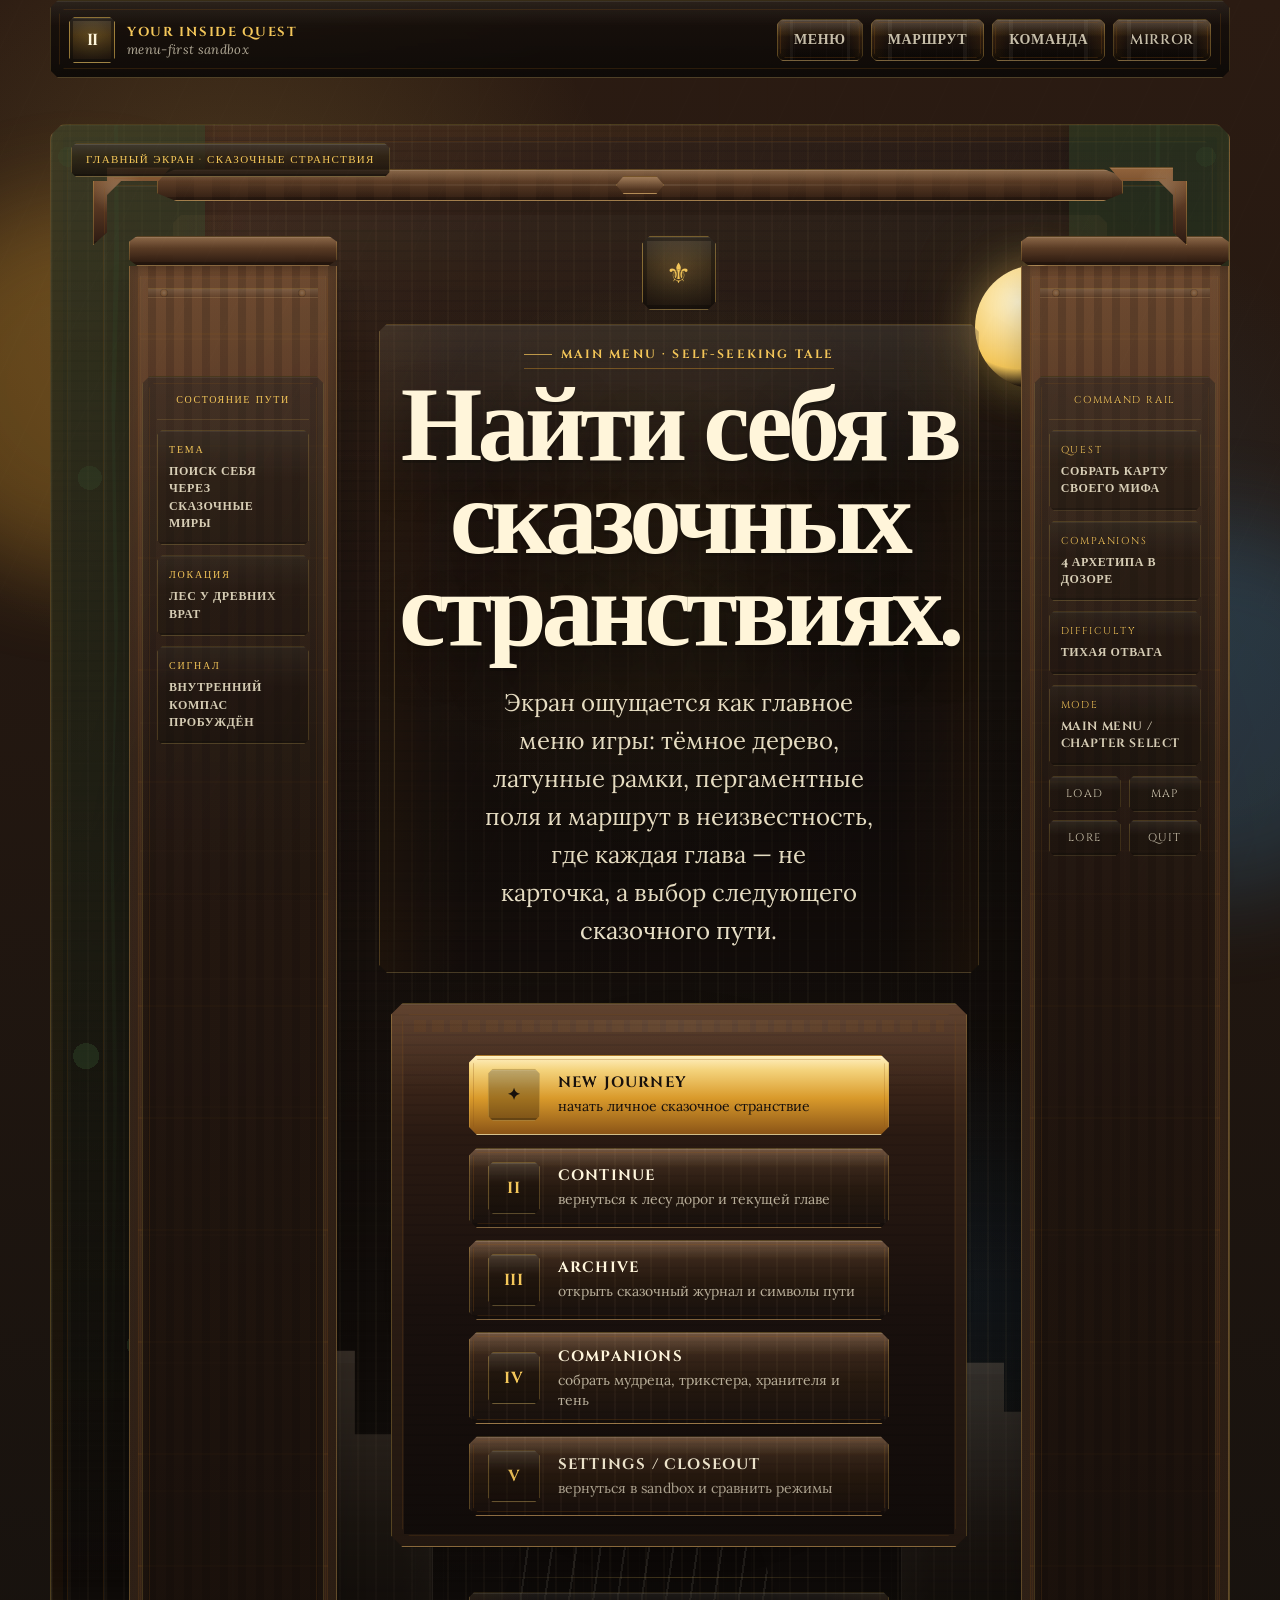
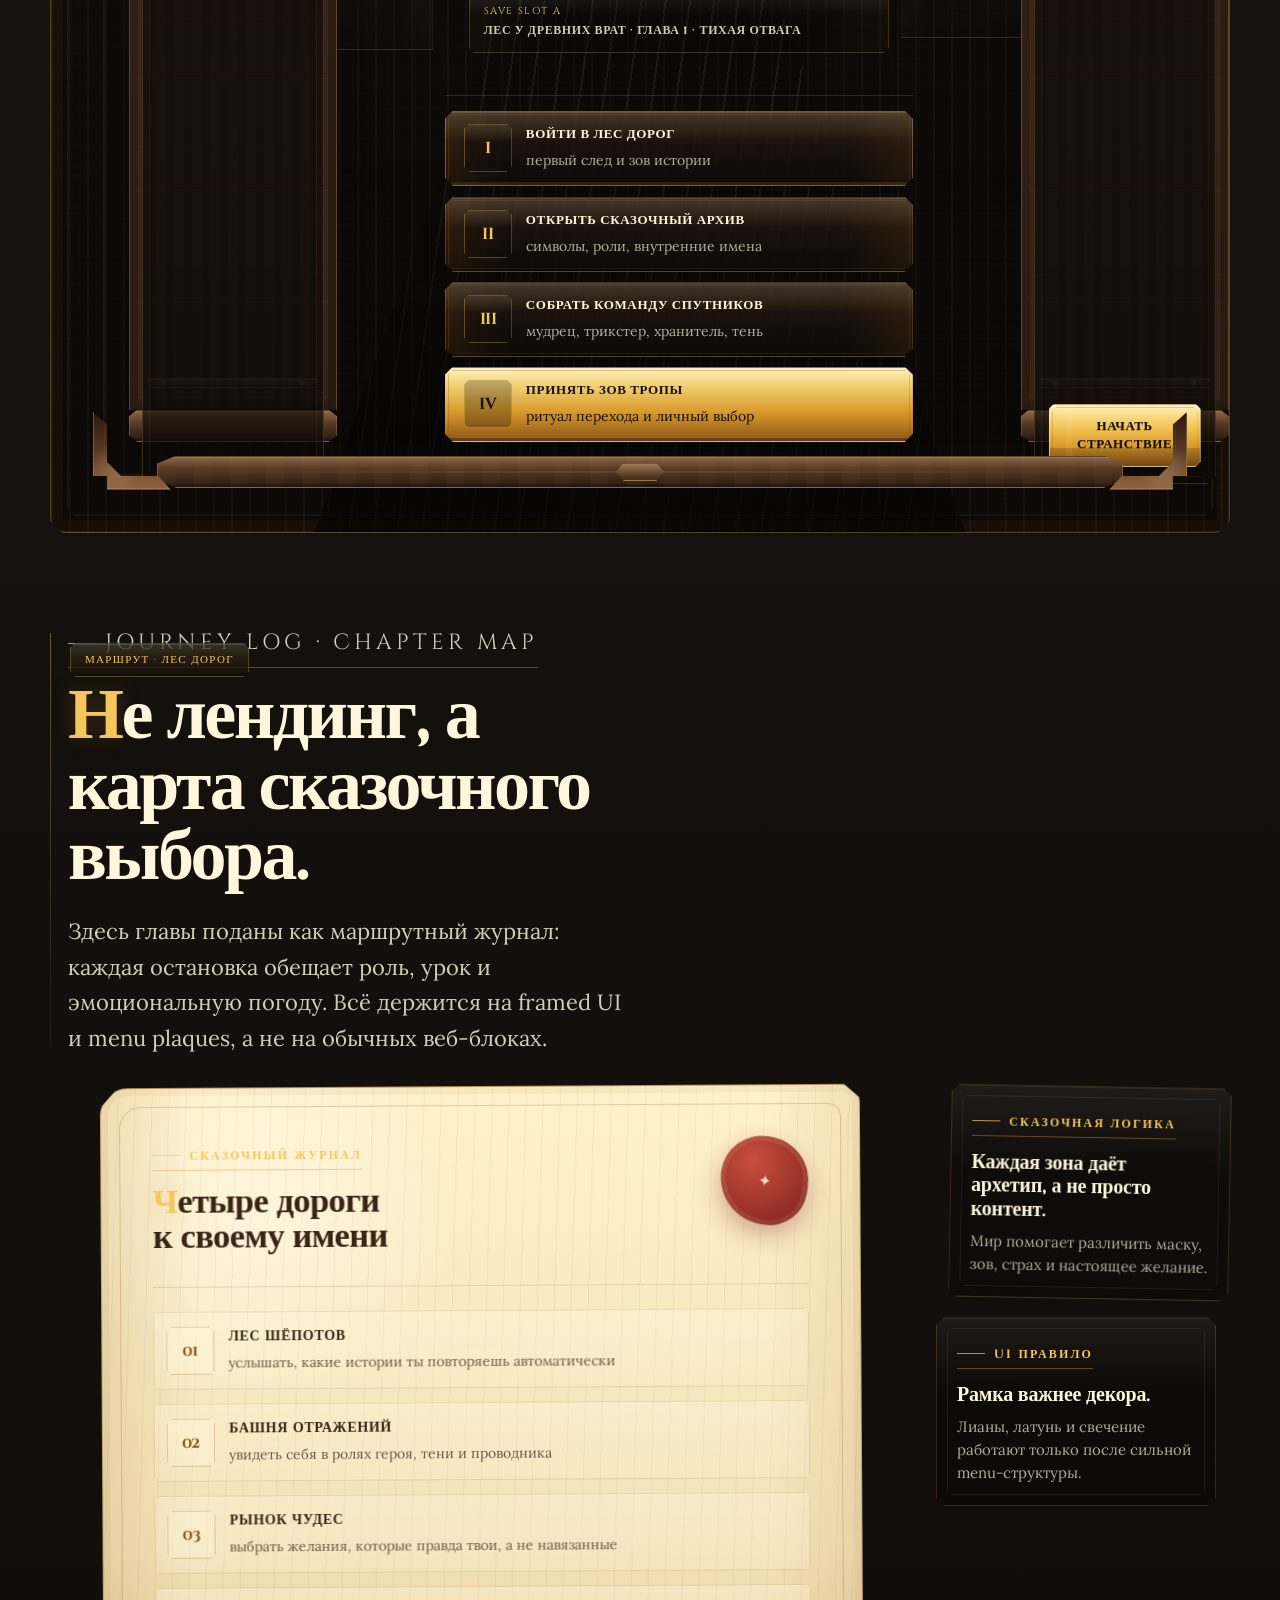
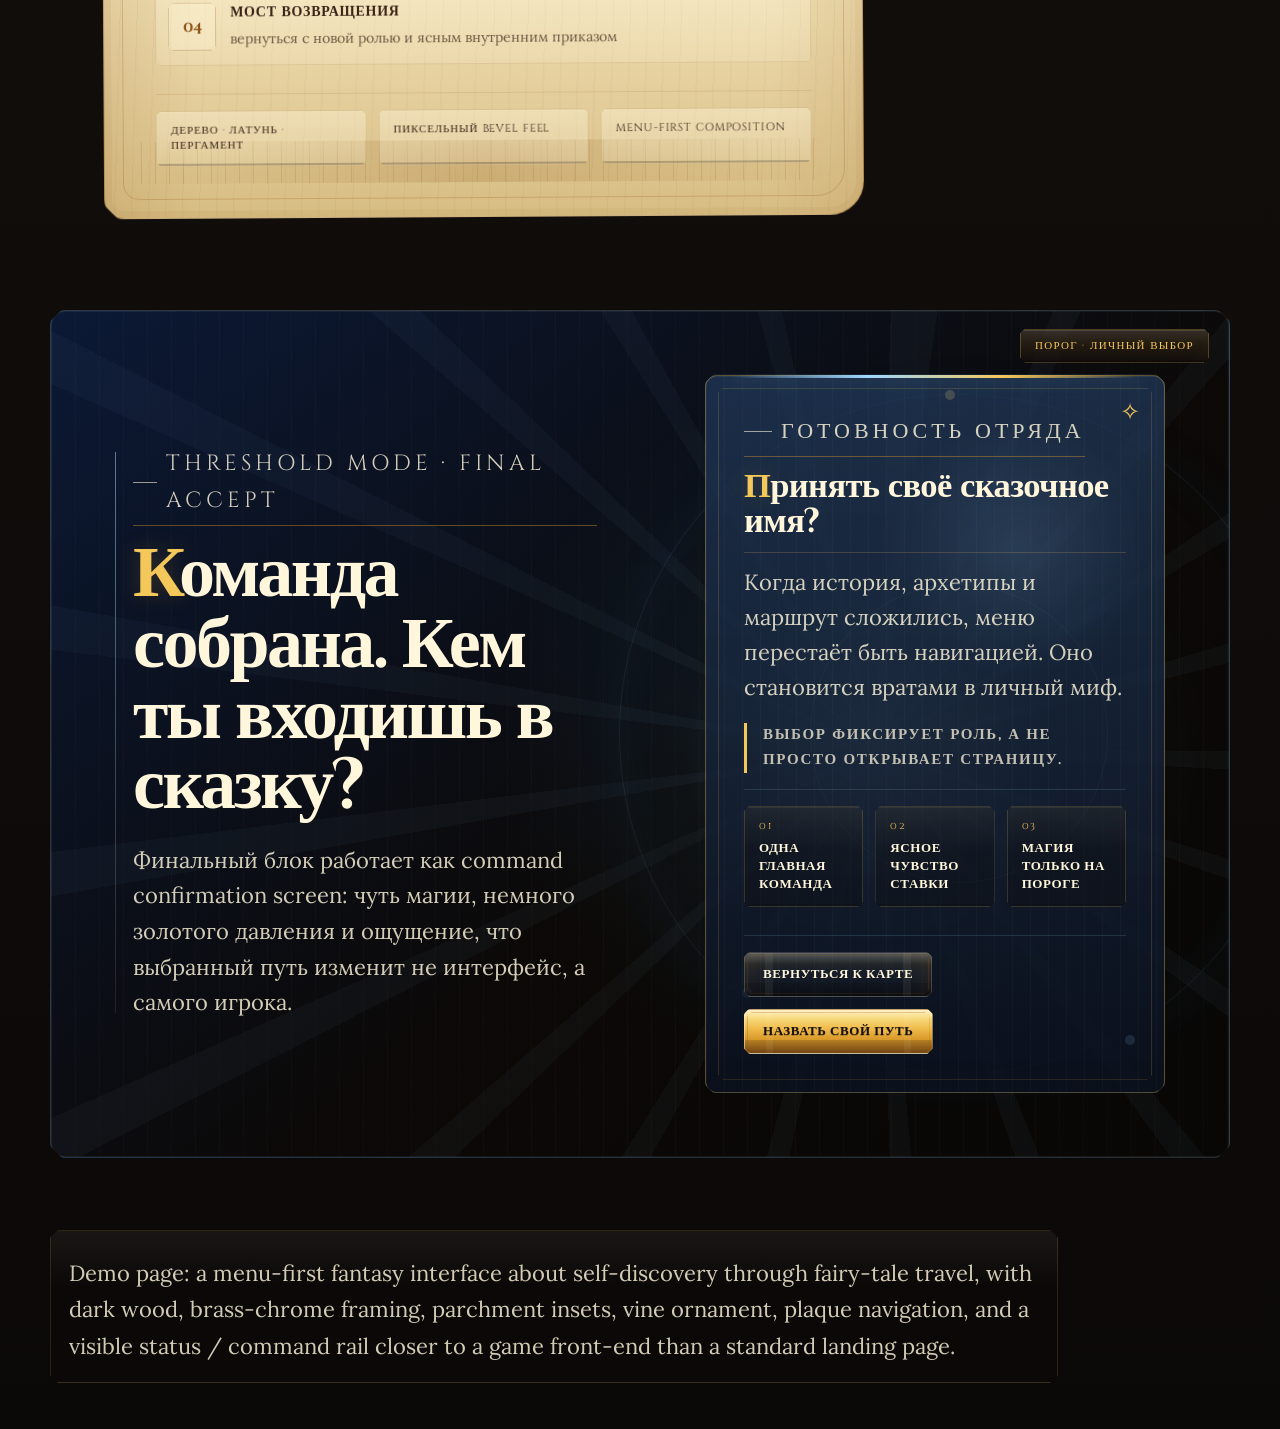
==== commit bfb01064: "Escalate main menu frame and polish" ====
--- a/index.html
+++ b/index.html
@@ -41,7 +41,7 @@
 
     <main id="menu-shell" class="board-shell fairy-board">
       <section class="scene fairy-menu-scene" aria-labelledby="fairy-menu-title">
-        <div class="menu-stage">
+        <div class="menu-stage homm2-main-menu-stage">
           <div class="scene-plaque scene-plaque-left">Главный экран · Сказочные странствия</div>
 
           <div class="menu-backdrop" aria-hidden="true">
@@ -53,129 +53,168 @@
             <span class="backdrop-path"></span>
           </div>
 
-          <aside class="status-rail" aria-label="Статус похода">
-            <div class="status-rail-head">Состояние пути</div>
-            <div class="status-box">
-              <span class="status-label">Тема</span>
-              <strong>поиск себя через сказочные миры</strong>
-            </div>
-            <div class="status-box">
-              <span class="status-label">Локация</span>
-              <strong>лес у древних врат</strong>
-            </div>
-            <div class="status-box">
-              <span class="status-label">Сигнал</span>
-              <strong>внутренний компас пробуждён</strong>
-            </div>
-          </aside>
-
-          <section class="menu-keep" aria-labelledby="fairy-menu-title">
-            <div class="menu-crest">
-              <span>⚜</span>
-            </div>
-            <div class="menu-title-cartouche">
-              <p class="eyebrow">main menu · self-seeking tale</p>
-              <h1 id="fairy-menu-title">Найти себя в сказочных странствиях.</h1>
-              <p class="lead">
-                Экран ощущается как главное меню игры: тёмное дерево, латунные рамки,
-                пергаментные поля и маршрут в неизвестность, где каждая глава — не карточка,
-                а выбор следующего сказочного пути.
-              </p>
-            </div>
-
-            <div class="game-menu-stack" role="navigation" aria-label="Главные игровые команды">
-              <a class="game-menu-button primary" href="#final-threshold">
-                <span class="game-menu-glyph">✦</span>
-                <span>
-                  <strong>New Journey</strong>
-                  <small>начать личное сказочное странствие</small>
-                </span>
-              </a>
-              <a class="game-menu-button" href="#trail-log">
-                <span class="game-menu-glyph">II</span>
-                <span>
-                  <strong>Continue</strong>
-                  <small>вернуться к лесу дорог и текущей главе</small>
-                </span>
-              </a>
-              <a class="game-menu-button" href="#story-dossier">
-                <span class="game-menu-glyph">III</span>
-                <span>
-                  <strong>Archive</strong>
-                  <small>открыть сказочный журнал и символы пути</small>
-                </span>
-              </a>
-              <a class="game-menu-button" href="#command-rail">
-                <span class="game-menu-glyph">IV</span>
-                <span>
-                  <strong>Companions</strong>
-                  <small>собрать мудреца, трикстера, хранителя и тень</small>
-                </span>
-              </a>
-              <a class="game-menu-button utility" href="./index.html">
-                <span class="game-menu-glyph">V</span>
-                <span>
-                  <strong>Settings / Closeout</strong>
-                  <small>вернуться в sandbox и сравнить режимы</small>
-                </span>
-              </a>
-            </div>
-
-            <div class="menu-plaques" role="navigation" aria-label="Основные разделы путешествия">
-              <a class="menu-plaque active" href="#trail-log">
-                <span class="plaque-index">I</span>
-                <strong>Войти в лес дорог</strong>
-                <small>первый след и зов истории</small>
-              </a>
-              <a class="menu-plaque" href="#story-dossier">
-                <span class="plaque-index">II</span>
-                <strong>Открыть сказочный архив</strong>
-                <small>символы, роли, внутренние имена</small>
-              </a>
-              <a class="menu-plaque" href="#command-rail">
-                <span class="plaque-index">III</span>
-                <strong>Собрать команду спутников</strong>
-                <small>мудрец, трикстер, хранитель, тень</small>
-              </a>
-              <a class="menu-plaque ceremonial" href="#final-threshold">
-                <span class="plaque-index">IV</span>
-                <strong>Принять зов тропы</strong>
-                <small>ритуал перехода и личный выбор</small>
-              </a>
-            </div>
-
-            <div class="save-slot-strip" aria-label="Текущий слот">
-              <span>Save slot A</span>
-              <strong>лес у древних врат · глава 1 · тихая отвага</strong>
-            </div>
-          </section>
-
-          <aside class="command-rail-shell" id="command-rail" aria-label="Командная рейка">
-            <div class="command-rail-head">Command rail</div>
-            <div class="command-entry">
-              <span>Quest</span>
-              <strong>собрать карту своего мифа</strong>
-            </div>
-            <div class="command-entry">
-              <span>Companions</span>
-              <strong>4 архетипа в дозоре</strong>
-            </div>
-            <div class="command-entry">
-              <span>Difficulty</span>
-              <strong>тихая отвага</strong>
-            </div>
-            <div class="command-entry">
-              <span>Mode</span>
-              <strong>main menu / chapter select</strong>
-            </div>
-            <div class="mini-command-grid" aria-label="Быстрые команды">
-              <button type="button" class="mini-command">load</button>
-              <button type="button" class="mini-command">map</button>
-              <button type="button" class="mini-command">lore</button>
-              <button type="button" class="mini-command">quit</button>
-            </div>
-            <button type="button" class="btn btn-ceremonial rail-button">Начать странствие</button>
-          </aside>
+          <div class="menu-frame-shell">
+            <div class="frame-beam frame-beam-top" aria-hidden="true"></div>
+            <div class="frame-beam frame-beam-bottom" aria-hidden="true"></div>
+
+            <div class="frame-corner corner-tl" aria-hidden="true"></div>
+            <div class="frame-corner corner-tr" aria-hidden="true"></div>
+            <div class="frame-corner corner-bl" aria-hidden="true"></div>
+            <div class="frame-corner corner-br" aria-hidden="true"></div>
+
+            <aside class="side-column side-column-left">
+              <div class="column-cap" aria-hidden="true"></div>
+              <div class="column-core">
+                <div class="column-ribs" aria-hidden="true"></div>
+                <div class="column-trim column-trim-top" aria-hidden="true"></div>
+                <div class="column-trim column-trim-bottom" aria-hidden="true"></div>
+
+                <div class="status-rail" aria-label="Статус похода">
+                  <div class="status-rail-head">Состояние пути</div>
+                  <div class="status-box">
+                    <span class="status-label">Тема</span>
+                    <strong>поиск себя через сказочные миры</strong>
+                  </div>
+                  <div class="status-box">
+                    <span class="status-label">Локация</span>
+                    <strong>лес у древних врат</strong>
+                  </div>
+                  <div class="status-box">
+                    <span class="status-label">Сигнал</span>
+                    <strong>внутренний компас пробуждён</strong>
+                  </div>
+                </div>
+              </div>
+              <div class="column-foot" aria-hidden="true"></div>
+            </aside>
+
+            <section class="menu-center-mount" aria-labelledby="fairy-menu-title">
+              <div class="center-top-cartouche">
+                <div class="menu-crest">
+                  <span>⚜</span>
+                </div>
+                <div class="menu-title-cartouche">
+                  <p class="eyebrow">main menu · self-seeking tale</p>
+                  <h1 id="fairy-menu-title">Найти себя в сказочных странствиях.</h1>
+                  <p class="lead">
+                    Экран ощущается как главное меню игры: тёмное дерево, латунные рамки,
+                    пергаментные поля и маршрут в неизвестность, где каждая глава — не карточка,
+                    а выбор следующего сказочного пути.
+                  </p>
+                </div>
+              </div>
+
+              <div class="menu-plate-shell">
+                <div class="menu-plate-shadow" aria-hidden="true"></div>
+                <div class="menu-plate-body">
+                  <div class="game-menu-stack" role="navigation" aria-label="Главные игровые команды">
+                    <a class="game-menu-button primary" href="#final-threshold">
+                      <span class="game-menu-glyph">✦</span>
+                      <span>
+                        <strong>New Journey</strong>
+                        <small>начать личное сказочное странствие</small>
+                      </span>
+                    </a>
+                    <a class="game-menu-button" href="#trail-log">
+                      <span class="game-menu-glyph">II</span>
+                      <span>
+                        <strong>Continue</strong>
+                        <small>вернуться к лесу дорог и текущей главе</small>
+                      </span>
+                    </a>
+                    <a class="game-menu-button" href="#story-dossier">
+                      <span class="game-menu-glyph">III</span>
+                      <span>
+                        <strong>Archive</strong>
+                        <small>открыть сказочный журнал и символы пути</small>
+                      </span>
+                    </a>
+                    <a class="game-menu-button" href="#command-rail">
+                      <span class="game-menu-glyph">IV</span>
+                      <span>
+                        <strong>Companions</strong>
+                        <small>собрать мудреца, трикстера, хранителя и тень</small>
+                      </span>
+                    </a>
+                    <a class="game-menu-button utility" href="./index.html">
+                      <span class="game-menu-glyph">V</span>
+                      <span>
+                        <strong>Settings / Closeout</strong>
+                        <small>вернуться в sandbox и сравнить режимы</small>
+                      </span>
+                    </a>
+                  </div>
+                </div>
+              </div>
+
+              <div class="supporting-lore-strip">
+                <div class="save-slot-strip" aria-label="Текущий слот">
+                  <span>Save slot A</span>
+                  <strong>лес у древних врат · глава 1 · тихая отвага</strong>
+                </div>
+
+                <div class="menu-plaques" role="navigation" aria-label="Основные разделы путешествия">
+                  <a class="menu-plaque active" href="#trail-log">
+                    <span class="plaque-index">I</span>
+                    <strong>Войти в лес дорог</strong>
+                    <small>первый след и зов истории</small>
+                  </a>
+                  <a class="menu-plaque" href="#story-dossier">
+                    <span class="plaque-index">II</span>
+                    <strong>Открыть сказочный архив</strong>
+                    <small>символы, роли, внутренние имена</small>
+                  </a>
+                  <a class="menu-plaque" href="#command-rail">
+                    <span class="plaque-index">III</span>
+                    <strong>Собрать команду спутников</strong>
+                    <small>мудрец, трикстер, хранитель, тень</small>
+                  </a>
+                  <a class="menu-plaque ceremonial" href="#final-threshold">
+                    <span class="plaque-index">IV</span>
+                    <strong>Принять зов тропы</strong>
+                    <small>ритуал перехода и личный выбор</small>
+                  </a>
+                </div>
+              </div>
+            </section>
+
+            <aside class="side-column side-column-right" id="command-rail">
+              <div class="column-cap" aria-hidden="true"></div>
+              <div class="column-core">
+                <div class="column-ribs" aria-hidden="true"></div>
+                <div class="column-trim column-trim-top" aria-hidden="true"></div>
+                <div class="column-trim column-trim-bottom" aria-hidden="true"></div>
+
+                <div class="command-rail-shell" aria-label="Командная рейка">
+                  <div class="command-rail-head">Command rail</div>
+                  <div class="command-entry">
+                    <span>Quest</span>
+                    <strong>собрать карту своего мифа</strong>
+                  </div>
+                  <div class="command-entry">
+                    <span>Companions</span>
+                    <strong>4 архетипа в дозоре</strong>
+                  </div>
+                  <div class="command-entry">
+                    <span>Difficulty</span>
+                    <strong>тихая отвага</strong>
+                  </div>
+                  <div class="command-entry">
+                    <span>Mode</span>
+                    <strong>main menu / chapter select</strong>
+                  </div>
+                  <div class="mini-command-grid" aria-label="Быстрые команды">
+                    <button type="button" class="mini-command">load</button>
+                    <button type="button" class="mini-command">map</button>
+                    <button type="button" class="mini-command">lore</button>
+                    <button type="button" class="mini-command">quit</button>
+                  </div>
+                  <button type="button" class="btn btn-ceremonial rail-button">Начать странствие</button>
+                </div>
+              </div>
+              <div class="column-foot" aria-hidden="true"></div>
+            </aside>
+          </div>
         </div>
       </section>
 
--- a/css/fairy-journeys.css
+++ b/css/fairy-journeys.css
@@ -11,7 +11,7 @@
 .menu-stage {
   position: relative;
   display: grid;
-  grid-template-columns: minmax(180px, 220px) minmax(0, 1fr) minmax(220px, 280px);
+  grid-template-columns: minmax(180px, 220px) minmax(560px, 1.35fr) minmax(180px, 220px);
   gap: clamp(18px, 3vw, 34px);
   min-height: 760px;
   padding: clamp(30px, 4vw, 54px);
@@ -36,6 +36,11 @@
 .menu-stage > * {
   position: relative;
   z-index: 2;
+}
+
+.menu-stage > .scene-plaque {
+  position: absolute;
+  z-index: 6;
 }
 
 .menu-stage::before,
@@ -164,6 +169,24 @@
   z-index: 2;
 }
 
+.status-rail {
+  grid-column: 1;
+  grid-row: 1;
+}
+
+.menu-keep {
+  grid-column: 2;
+  grid-row: 1;
+  width: 100%;
+  max-width: 760px;
+  justify-self: center;
+}
+
+.command-rail-shell {
+  grid-column: 3;
+  grid-row: 1;
+}
+
 .status-rail,
 .command-rail-shell {
   align-self: stretch;
@@ -268,7 +291,7 @@
 }
 
 .menu-keep {
-  align-self: center;
+  align-self: stretch;
   padding: clamp(28px, 4vw, 42px);
   border: 1px solid rgb(var(--gold-300) / 0.24);
   clip-path: var(--shape-hero);
@@ -328,6 +351,11 @@
     linear-gradient(180deg, rgb(var(--parchment-50) / 0.08), transparent 24%),
     rgb(var(--ink-950) / 0.18);
   box-shadow: inset 0 1px 0 rgb(var(--parchment-50) / 0.08);
+}
+
+.menu-title-cartouche h1,
+.menu-title-cartouche .lead {
+  max-width: 28ch;
 }
 
 .game-menu-stack {
@@ -654,10 +682,78 @@
   max-width: 460px;
 }
 
+@media (min-width: 1180px) {
+  .menu-stage {
+    grid-template-columns: minmax(190px, 230px) minmax(620px, 1.45fr) minmax(190px, 230px);
+    gap: clamp(22px, 2.8vw, 36px);
+    padding-inline: clamp(32px, 3.6vw, 48px);
+  }
+
+  .status-rail,
+  .command-rail-shell {
+    margin-top: 92px;
+    min-height: calc(100% - 92px);
+  }
+
+  .menu-keep {
+    margin-top: 52px;
+    min-height: calc(100% - 52px);
+    padding-inline: clamp(34px, 3vw, 44px);
+  }
+
+  .game-menu-stack,
+  .menu-plaques {
+    max-width: 100%;
+  }
+
+  .game-menu-button {
+    min-height: 76px;
+    grid-template-columns: 52px minmax(0, 1fr);
+    gap: 16px;
+    padding-inline: 18px;
+  }
+
+  .game-menu-glyph {
+    width: 52px;
+    height: 52px;
+    font-size: 16px;
+  }
+
+  .game-menu-button strong {
+    font-size: 15px;
+  }
+
+  .game-menu-button small,
+  .menu-plaque small {
+    font-size: 14px;
+  }
+
+  .menu-plaque {
+    grid-template-columns: 48px minmax(0, 1fr);
+    padding-inline: 18px;
+  }
+
+  .plaque-index {
+    width: 48px;
+    height: 48px;
+  }
+}
+
 @media (max-width: 920px) {
   .menu-stage,
   .trail-layout {
     grid-template-columns: 1fr;
+  }
+
+  .menu-stage > .scene-plaque {
+    position: relative;
+  }
+
+  .status-rail,
+  .menu-keep,
+  .command-rail-shell {
+    grid-column: auto;
+    grid-row: auto;
   }
 
   .status-rail { order: 2; }
@@ -816,3 +912,565 @@
     font-size: 13px;
   }
 }
+
+/* ==========================================================================
+   HoMM2 main menu escalation pass
+   ========================================================================== */
+
+.homm2-main-menu-stage {
+  display: block;
+  padding: clamp(22px, 3vw, 34px);
+}
+
+.homm2-main-menu-stage > .scene-plaque {
+  position: absolute;
+}
+
+.menu-frame-shell {
+  position: relative;
+  z-index: 2;
+  display: grid;
+  grid-template-columns: minmax(210px, 250px) minmax(540px, 720px) minmax(210px, 250px);
+  gap: clamp(20px, 2.6vw, 32px);
+  align-items: stretch;
+  min-height: 780px;
+  padding: clamp(56px, 6vw, 78px) clamp(26px, 3vw, 38px) clamp(42px, 5vw, 56px);
+}
+
+.menu-frame-shell::before {
+  content: "";
+  position: absolute;
+  inset: 26px 18px 22px;
+  border: 1px solid rgb(var(--gold-700) / 0.2);
+  clip-path: var(--shape-hero);
+  box-shadow: inset 0 0 0 1px rgb(var(--parchment-50) / 0.05);
+  pointer-events: none;
+}
+
+.menu-frame-shell::after {
+  content: "";
+  position: absolute;
+  inset: 56px 88px 54px;
+  pointer-events: none;
+  background:
+    linear-gradient(90deg, rgb(var(--gold-700) / 0.08), transparent 8%, transparent 92%, rgb(var(--gold-700) / 0.08)),
+    linear-gradient(180deg, rgb(var(--parchment-50) / 0.04), transparent 16%, transparent 84%, rgb(var(--ink-950) / 0.14));
+  clip-path: var(--shape-panel);
+  opacity: 0.68;
+}
+
+.frame-beam {
+  position: absolute;
+  left: 72px;
+  right: 72px;
+  height: 32px;
+  z-index: 4;
+  border: 1px solid rgb(var(--gold-300) / 0.24);
+  clip-path: polygon(2% 0, 98% 0, 100% 24%, 100% 76%, 98% 100%, 2% 100%, 0 76%, 0 24%);
+  background:
+    linear-gradient(180deg, rgb(var(--parchment-50) / 0.14), transparent 38%),
+    repeating-linear-gradient(90deg, rgb(94 62 39 / 0.16) 0 18px, rgb(48 30 20 / 0.08) 18px 36px),
+    linear-gradient(180deg, #7a5333 0%, #4d321f 55%, #29180f 100%);
+  box-shadow:
+    inset 0 1px 0 rgb(var(--parchment-50) / 0.12),
+    inset 0 -3px 0 rgb(var(--ink-950) / 0.28),
+    0 8px 18px rgb(0 0 0 / 0.16);
+}
+
+.frame-beam::before,
+.frame-beam::after {
+  content: "";
+  position: absolute;
+  top: 50%;
+  transform: translateY(-50%);
+  pointer-events: none;
+}
+
+.frame-beam::before {
+  left: 24px;
+  right: 24px;
+  height: 1px;
+  background: linear-gradient(90deg, transparent, rgb(var(--parchment-50) / 0.18), transparent);
+}
+
+.frame-beam::after {
+  left: 50%;
+  width: 46px;
+  height: 16px;
+  transform: translate(-50%, -50%);
+  border: 1px solid rgb(var(--gold-300) / 0.24);
+  clip-path: polygon(16% 0, 84% 0, 100% 50%, 84% 100%, 16% 100%, 0 50%);
+  background:
+    linear-gradient(180deg, rgb(var(--parchment-50) / 0.18), rgb(var(--gold-700) / 0.12)),
+    linear-gradient(180deg, #8a603b, #432919 78%);
+}
+
+.frame-beam-top { top: 10px; }
+.frame-beam-bottom { bottom: 10px; }
+
+.frame-corner {
+  position: absolute;
+  z-index: 5;
+  width: 78px;
+  aspect-ratio: 1;
+  border: 1px solid rgb(var(--gold-300) / 0.28);
+  background:
+    radial-gradient(circle at 30% 28%, rgb(var(--parchment-50) / 0.18), transparent 34%),
+    linear-gradient(180deg, #91633b 0%, #5a3923 48%, #2c1a12 100%);
+  box-shadow:
+    inset 0 1px 0 rgb(var(--parchment-50) / 0.12),
+    inset 0 -3px 0 rgb(var(--ink-950) / 0.28),
+    0 8px 18px rgb(0 0 0 / 0.24);
+}
+
+.frame-corner::before,
+.frame-corner::after {
+  content: "";
+  position: absolute;
+  pointer-events: none;
+}
+
+.frame-corner::before {
+  inset: 10px;
+  border: 1px solid rgb(var(--gold-700) / 0.22);
+  clip-path: inherit;
+}
+
+.frame-corner::after {
+  left: 18px;
+  top: 18px;
+  width: 18px;
+  height: 18px;
+  border-radius: 50%;
+  background: radial-gradient(circle, rgb(var(--parchment-50) / 0.22), rgb(var(--gold-700) / 0.12) 54%, transparent 60%);
+  opacity: 0.7;
+}
+
+.corner-tl,
+.corner-tr,
+.corner-bl,
+.corner-br {
+  clip-path: polygon(0 100%, 0 18%, 18% 18%, 18% 0, 100% 0, 84% 18%, 36% 18%, 18% 36%, 18% 84%);
+}
+
+.corner-tl { top: 8px; left: 8px; }
+.corner-tr { top: 8px; right: 8px; transform: scaleX(-1); }
+.corner-bl { bottom: 8px; left: 8px; transform: scaleY(-1); }
+.corner-br { bottom: 8px; right: 8px; transform: scale(-1); }
+
+.side-column {
+  position: relative;
+  z-index: 3;
+  display: grid;
+  grid-template-rows: 30px 1fr 32px;
+  min-height: 100%;
+  padding-inline: 6px;
+}
+
+.side-column-left { grid-column: 1; }
+.side-column-right { grid-column: 3; }
+
+.column-cap,
+.column-foot {
+  border: 1px solid rgb(var(--gold-300) / 0.22);
+  clip-path: polygon(4% 0, 96% 0, 100% 20%, 100% 80%, 96% 100%, 4% 100%, 0 80%, 0 20%);
+  background:
+    linear-gradient(180deg, rgb(var(--parchment-50) / 0.12), transparent 40%),
+    linear-gradient(180deg, #7a5333 0%, #4d321f 55%, #29180f 100%);
+  box-shadow:
+    inset 0 1px 0 rgb(var(--parchment-50) / 0.12),
+    inset 0 -3px 0 rgb(var(--ink-950) / 0.28);
+}
+
+.column-core {
+  position: relative;
+  padding: 18px 12px;
+  border-inline: 1px solid rgb(var(--gold-300) / 0.22);
+  background:
+    linear-gradient(90deg, rgb(255 227 168 / 0.08), transparent 10%, transparent 90%, rgb(255 227 168 / 0.06)),
+    repeating-linear-gradient(90deg, rgb(24 14 10 / 0.2) 0 8px, rgb(88 58 35 / 0.09) 8px 18px),
+    linear-gradient(180deg, #6c472d 0%, #3a2417 28%, #26170f 100%);
+  box-shadow:
+    inset 8px 0 12px rgb(0 0 0 / 0.18),
+    inset -8px 0 12px rgb(0 0 0 / 0.18),
+    0 18px 28px rgb(0 0 0 / 0.2);
+}
+
+.column-core::before,
+.column-core::after {
+  content: "";
+  position: absolute;
+  pointer-events: none;
+}
+
+.column-core::before {
+  inset: 10px;
+  border-inline: 1px solid rgb(var(--gold-700) / 0.14);
+  background:
+    linear-gradient(180deg, rgb(var(--parchment-50) / 0.04), transparent 12%, transparent 88%, rgb(var(--ink-950) / 0.12)),
+    repeating-linear-gradient(180deg, transparent 0 62px, rgb(var(--gold-700) / 0.08) 62px 64px, transparent 64px 128px);
+  mix-blend-mode: screen;
+  opacity: 0.58;
+}
+
+.column-core::after {
+  inset: 18px auto 18px 50%;
+  width: 1px;
+  transform: translateX(-50%);
+  background: linear-gradient(180deg, transparent, rgb(var(--parchment-50) / 0.08), transparent);
+  opacity: 0.45;
+}
+
+.column-ribs {
+  position: absolute;
+  inset: 12px 8px;
+  border: 1px solid rgb(var(--gold-700) / 0.16);
+  background:
+    repeating-linear-gradient(180deg, transparent 0 54px, rgb(var(--gold-700) / 0.12) 54px 56px, transparent 56px 112px);
+  pointer-events: none;
+}
+
+.column-trim {
+  position: absolute;
+  left: 18px;
+  right: 18px;
+  height: 10px;
+  border-top: 1px solid rgb(var(--gold-300) / 0.18);
+  border-bottom: 1px solid rgb(var(--gold-700) / 0.12);
+  background: linear-gradient(180deg, rgb(var(--parchment-50) / 0.12), rgb(var(--ink-950) / 0.08));
+  pointer-events: none;
+}
+
+.column-trim::before,
+.column-trim::after {
+  content: "";
+  position: absolute;
+  top: 50%;
+  width: 8px;
+  height: 8px;
+  transform: translateY(-50%);
+  border-radius: 50%;
+  background: radial-gradient(circle, rgb(var(--parchment-50) / 0.16), rgb(var(--gold-700) / 0.22) 58%, rgb(var(--ink-950) / 0.22) 66%);
+}
+
+.column-trim::before { left: 12px; }
+.column-trim::after { right: 12px; }
+
+.column-trim-top { top: 22px; }
+.column-trim-bottom { bottom: 22px; }
+
+.menu-center-mount {
+  position: relative;
+  z-index: 3;
+  grid-column: 2;
+  width: 100%;
+  max-width: 720px;
+  min-height: 100%;
+  justify-self: center;
+  display: grid;
+  grid-template-rows: auto auto auto;
+  gap: 18px;
+}
+
+.center-top-cartouche {
+  display: grid;
+  justify-items: center;
+  gap: 14px;
+}
+
+.homm2-main-menu-stage .menu-keep {
+  all: unset;
+}
+
+.menu-plate-shell {
+  position: relative;
+  padding: 12px;
+}
+
+.menu-plate-shadow {
+  position: absolute;
+  inset: 10px 18px -10px;
+  filter: blur(16px);
+  background: radial-gradient(circle at center, rgb(0 0 0 / 0.42), transparent 70%);
+}
+
+.menu-plate-body {
+  position: relative;
+  z-index: 2;
+  padding: clamp(22px, 3vw, 30px);
+  border: 1px solid rgb(var(--gold-300) / 0.3);
+  clip-path: var(--shape-hero);
+  background:
+    linear-gradient(180deg, rgb(var(--parchment-50) / 0.08), transparent 16%),
+    repeating-linear-gradient(0deg, rgb(0 0 0 / 0.08) 0 2px, transparent 2px 10px),
+    linear-gradient(180deg, #543523 0%, #2a1a12 24%, #19100d 56%, #100b09 100%);
+  box-shadow:
+    0 18px 0 rgb(var(--ink-950) / 0.16),
+    0 32px 54px rgb(0 0 0 / 0.3),
+    inset 0 1px 0 rgb(var(--parchment-50) / 0.08),
+    inset 0 0 0 12px rgb(94 62 39 / 0.24);
+}
+
+.menu-plate-body::before {
+  content: "";
+  position: absolute;
+  inset: 10px;
+  border: 1px solid rgb(var(--gold-700) / 0.18);
+  clip-path: var(--shape-panel);
+  pointer-events: none;
+}
+
+.menu-plate-body::after {
+  content: "";
+  position: absolute;
+  inset: 16px 22px auto;
+  height: 12px;
+  background:
+    linear-gradient(90deg, transparent, rgb(var(--parchment-50) / 0.12), transparent),
+    repeating-linear-gradient(90deg, rgb(var(--gold-700) / 0.24) 0 12px, transparent 12px 18px);
+  opacity: 0.52;
+  pointer-events: none;
+}
+
+.supporting-lore-strip {
+  display: grid;
+  gap: 14px;
+}
+
+.supporting-lore-strip::before {
+  content: "";
+  height: 1px;
+  width: min(100%, 420px);
+  justify-self: center;
+  background: linear-gradient(90deg, transparent, rgb(var(--gold-300) / 0.24), transparent);
+}
+
+.homm2-main-menu-stage .menu-crest {
+  margin: 0;
+}
+
+.homm2-main-menu-stage .menu-title-cartouche {
+  width: min(100%, 560px);
+  justify-self: center;
+  text-align: center;
+  padding: 14px 18px 22px;
+  border-color: rgb(var(--gold-300) / 0.22);
+  background:
+    linear-gradient(180deg, rgb(var(--parchment-50) / 0.1), transparent 26%),
+    linear-gradient(90deg, rgb(var(--gold-700) / 0.08), transparent 14%, transparent 86%, rgb(var(--gold-700) / 0.08)),
+    rgb(var(--ink-950) / 0.2);
+  box-shadow:
+    inset 0 1px 0 rgb(var(--parchment-50) / 0.08),
+    0 10px 24px rgb(0 0 0 / 0.14);
+}
+
+.homm2-main-menu-stage .menu-title-cartouche::before,
+.homm2-main-menu-stage .menu-title-cartouche::after {
+  content: "";
+  position: absolute;
+  top: 16px;
+  bottom: 16px;
+  width: 1px;
+  background: linear-gradient(180deg, transparent, rgb(var(--gold-300) / 0.22), transparent);
+}
+
+.homm2-main-menu-stage .menu-title-cartouche::before { left: 14px; }
+.homm2-main-menu-stage .menu-title-cartouche::after { right: 14px; }
+
+.homm2-main-menu-stage .menu-title-cartouche h1,
+.homm2-main-menu-stage .menu-title-cartouche .lead {
+  max-width: 28ch;
+  margin-inline: auto;
+}
+
+.homm2-main-menu-stage .game-menu-stack {
+  width: min(100%, 420px);
+  margin-inline: auto;
+  gap: 12px;
+}
+
+.homm2-main-menu-stage .game-menu-button {
+  min-height: 78px;
+  grid-template-columns: 54px minmax(0, 1fr);
+  padding: 13px 18px;
+  border-color: rgb(var(--gold-300) / 0.3);
+}
+
+.homm2-main-menu-stage .game-menu-button:hover {
+  transform: translateY(-1px);
+  box-shadow:
+    inset 0 1px 0 rgb(var(--parchment-50) / 0.16),
+    inset 0 -3px 0 rgb(var(--gold-700) / 0.28),
+    0 5px 0 rgb(var(--ink-950) / 0.16),
+    0 12px 20px rgb(var(--ink-950) / 0.16),
+    0 0 24px rgb(var(--gold-300) / 0.08);
+}
+
+.homm2-main-menu-stage .game-menu-button:active {
+  transform: translateY(1px);
+  box-shadow:
+    inset 0 2px 0 rgb(var(--ink-950) / 0.26),
+    inset 0 -1px 0 rgb(var(--gold-700) / 0.18),
+    0 2px 0 rgb(var(--ink-950) / 0.14);
+}
+
+.homm2-main-menu-stage .game-menu-glyph {
+  box-shadow:
+    inset 0 1px 0 rgb(var(--parchment-50) / 0.1),
+    inset 0 -2px 0 rgb(var(--ink-950) / 0.22),
+    0 0 0 1px rgb(var(--gold-700) / 0.08);
+}
+
+.homm2-main-menu-stage .menu-plaques,
+.homm2-main-menu-stage .save-slot-strip {
+  position: relative;
+  z-index: 2;
+}
+
+.homm2-main-menu-stage .menu-plaques {
+  width: min(100%, 468px);
+  margin-inline: auto;
+  gap: 10px;
+  padding-top: 16px;
+}
+
+.homm2-main-menu-stage .menu-plaque {
+  padding-block: 12px 13px;
+}
+
+.homm2-main-menu-stage .menu-plaque:hover,
+.homm2-main-menu-stage .menu-plaque.active {
+  box-shadow:
+    inset 0 1px 0 rgb(var(--parchment-50) / 0.14),
+    inset 0 -2px 0 rgb(var(--gold-700) / 0.3),
+    0 5px 0 rgb(var(--ink-950) / 0.14),
+    0 10px 18px rgb(var(--ink-950) / 0.16),
+    0 0 18px rgb(var(--gold-300) / 0.08);
+}
+
+.homm2-main-menu-stage .save-slot-strip {
+  margin-top: 0;
+  width: min(100%, 420px);
+  margin-inline: auto;
+  border-color: rgb(var(--gold-300) / 0.22);
+  background:
+    linear-gradient(180deg, rgb(var(--parchment-50) / 0.08), transparent 38%),
+    linear-gradient(90deg, rgb(var(--gold-700) / 0.08), transparent 16%, transparent 84%, rgb(var(--gold-700) / 0.08)),
+    rgb(var(--ink-950) / 0.32);
+}
+
+.homm2-main-menu-stage .status-rail,
+.homm2-main-menu-stage .command-rail-shell {
+  min-height: 100%;
+  background:
+    linear-gradient(180deg, rgb(var(--parchment-50) / 0.05), transparent 32%),
+    linear-gradient(180deg, rgb(var(--ink-900) / 0.52), rgb(var(--ink-950) / 0.72));
+}
+
+.homm2-main-menu-stage .status-rail-head,
+.homm2-main-menu-stage .command-rail-head {
+  padding-bottom: 12px;
+  text-align: center;
+}
+
+.homm2-main-menu-stage .command-entry,
+.homm2-main-menu-stage .status-box,
+.homm2-main-menu-stage .mini-command {
+  border-color: rgb(var(--gold-300) / 0.2);
+}
+
+.homm2-main-menu-stage .status-rail::before,
+.homm2-main-menu-stage .command-rail-shell::before {
+  inset: 6px;
+}
+
+@media (min-width: 1180px) {
+  .homm2-main-menu-stage .menu-frame-shell {
+    grid-template-columns: minmax(220px, 250px) minmax(600px, 740px) minmax(220px, 250px);
+    gap: clamp(22px, 2.8vw, 36px);
+  }
+
+  .homm2-main-menu-stage .menu-title-cartouche {
+    width: min(100%, 600px);
+  }
+}
+
+@media (max-width: 920px) {
+  .homm2-main-menu-stage {
+    padding: 22px;
+  }
+
+  .menu-frame-shell {
+    grid-template-columns: 1fr;
+    min-height: auto;
+    gap: 18px;
+    padding: 56px 0 24px;
+  }
+
+  .menu-frame-shell::before,
+  .frame-beam,
+  .frame-corner {
+    display: none;
+  }
+
+  .side-column,
+  .menu-center-mount {
+    grid-column: auto;
+  }
+
+  .side-column {
+    grid-template-rows: 1fr;
+    padding-inline: 0;
+  }
+
+  .side-column-left { order: 2; }
+  .side-column-right { order: 3; }
+  .menu-center-mount { order: 1; }
+
+  .column-cap,
+  .column-foot,
+  .column-ribs,
+  .column-trim {
+    display: none;
+  }
+
+  .column-core {
+    padding: 0;
+    border: 0;
+    background: transparent;
+    box-shadow: none;
+  }
+}
+
+@media (max-width: 560px) {
+  .homm2-main-menu-stage {
+    padding: 18px;
+  }
+
+  .menu-frame-shell {
+    padding-top: 44px;
+  }
+
+  .homm2-main-menu-stage .menu-plate-shell {
+    padding: 4px;
+  }
+
+  .homm2-main-menu-stage .menu-plate-body {
+    padding: 16px 14px;
+  }
+
+  .homm2-main-menu-stage .game-menu-stack {
+    gap: 8px;
+  }
+
+  .homm2-main-menu-stage .game-menu-button {
+    grid-template-columns: 38px minmax(0, 1fr);
+    gap: 10px;
+    min-height: 58px;
+    padding: 10px 11px;
+  }
+
+  .homm2-main-menu-stage .menu-title-cartouche {
+    width: 100%;
+  }
+}
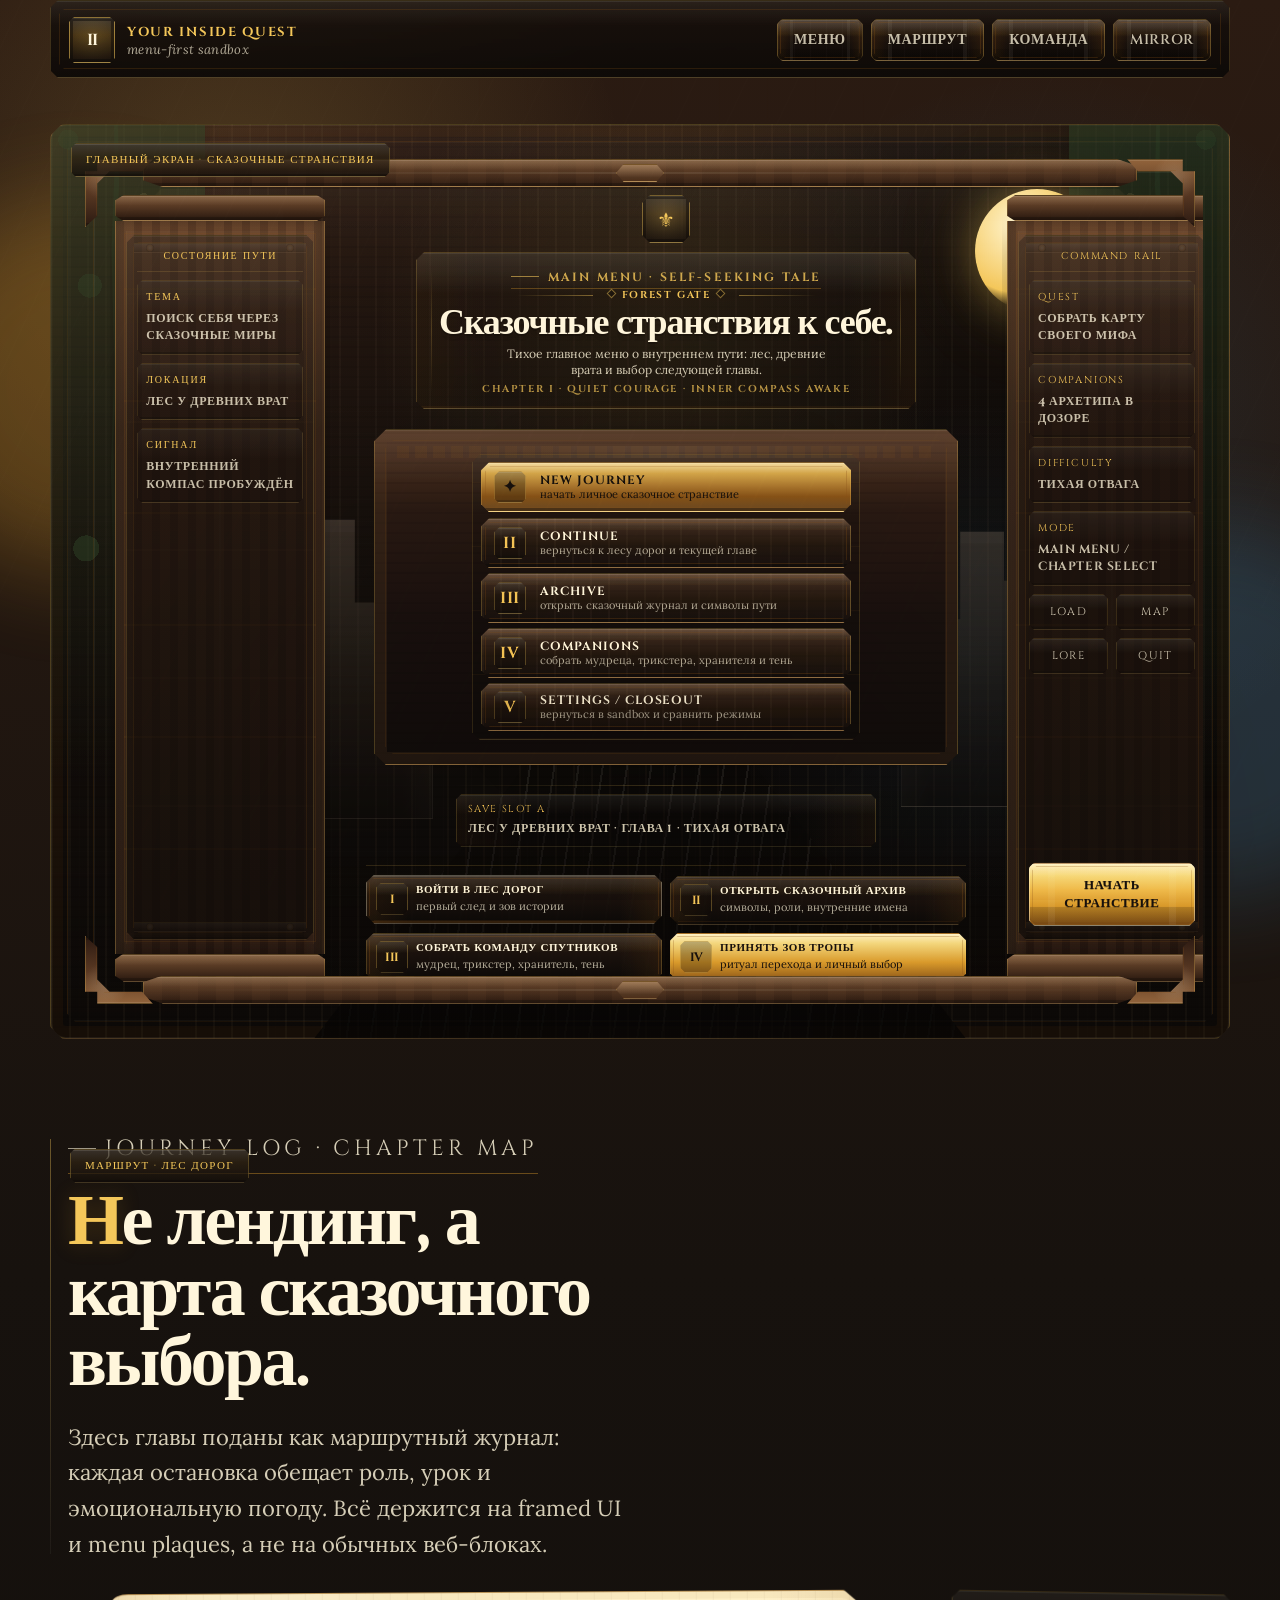
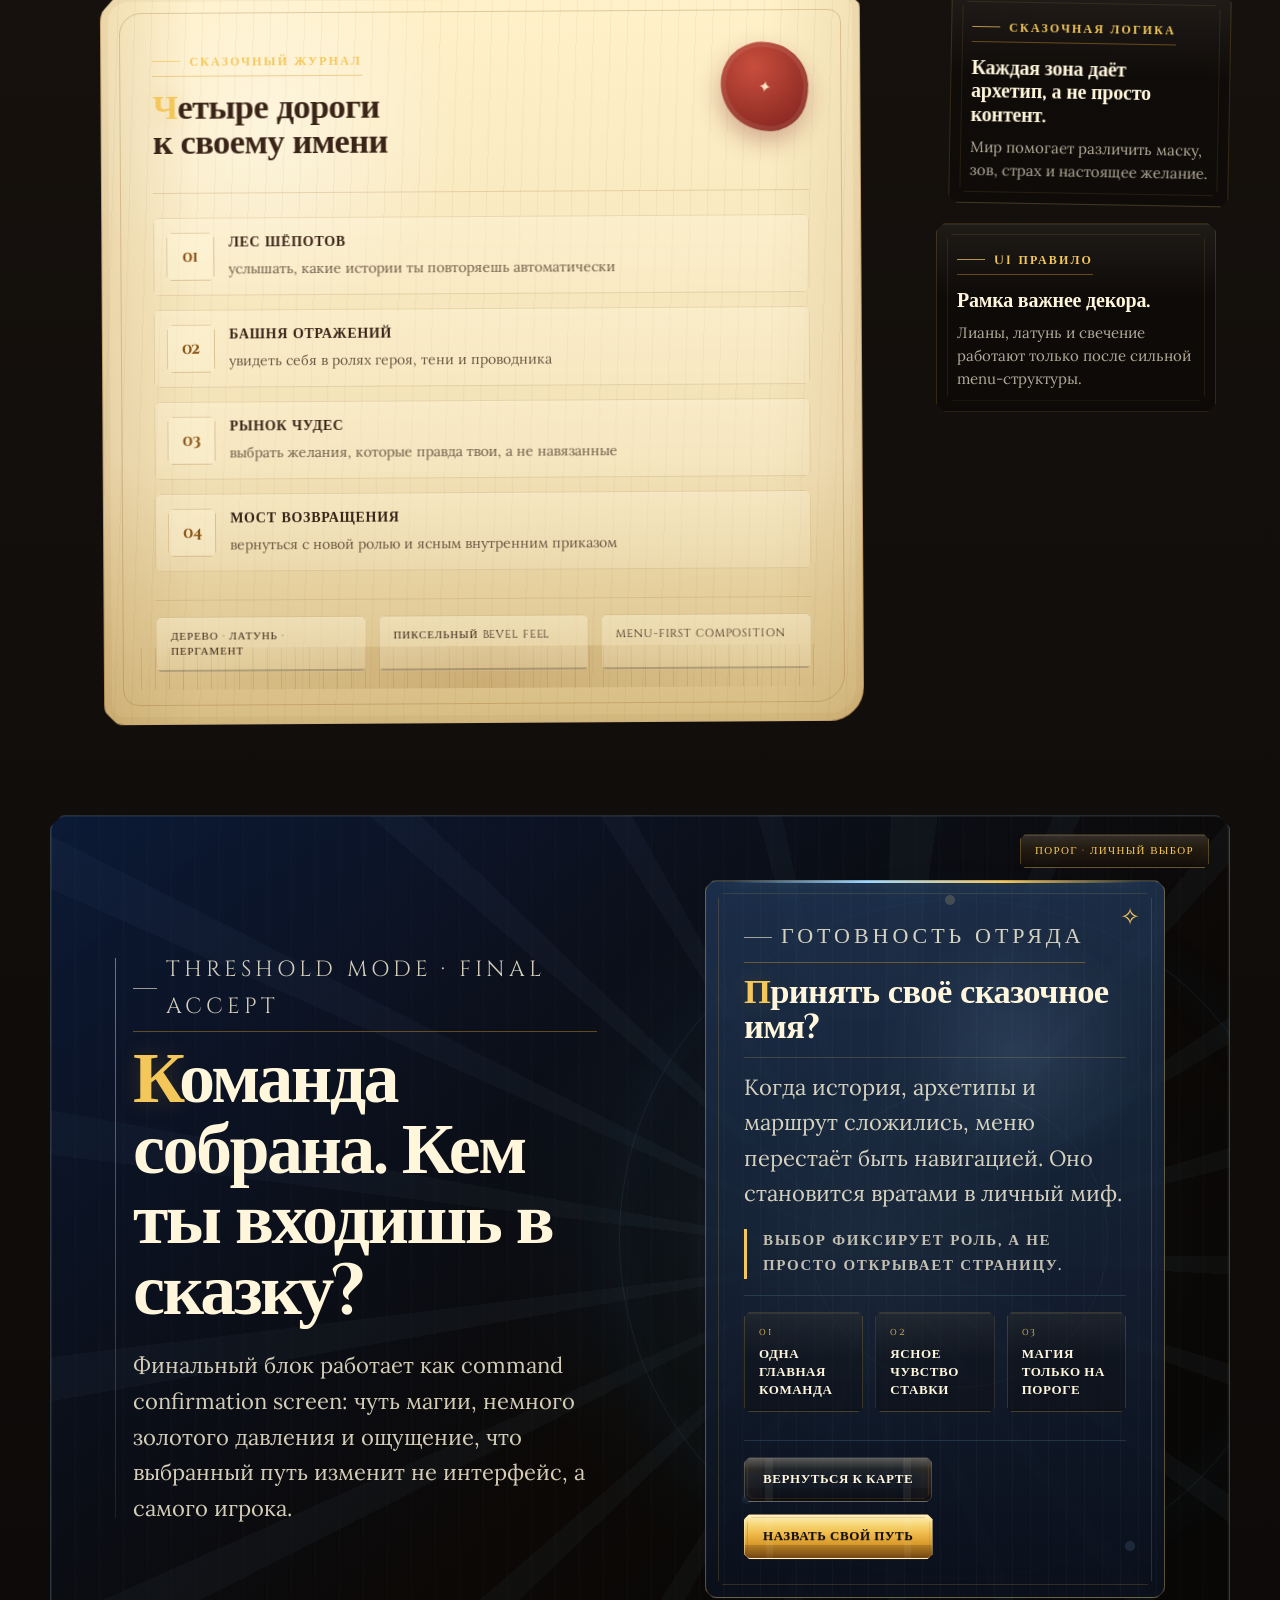
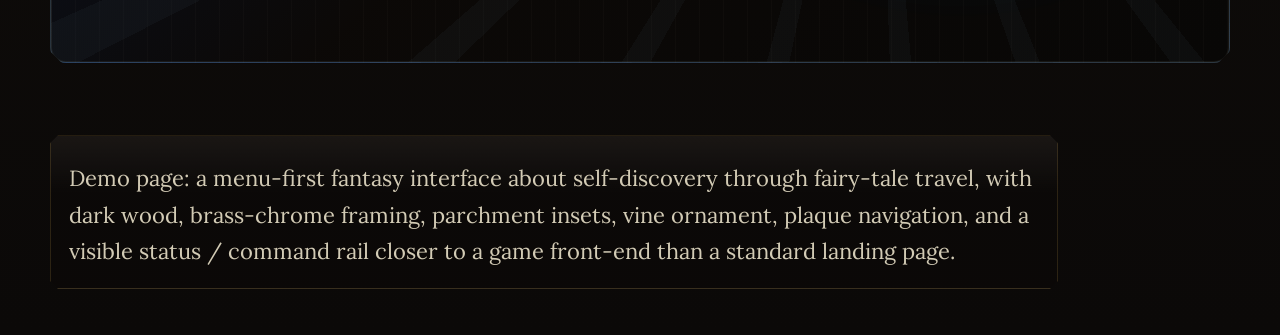
==== commit 2b631d88: "Refine HoMM2 pixel-fantasy menu hierarchy" ====
--- a/index.html
+++ b/index.html
@@ -95,12 +95,16 @@
                 </div>
                 <div class="menu-title-cartouche">
                   <p class="eyebrow">main menu · self-seeking tale</p>
-                  <h1 id="fairy-menu-title">Найти себя в сказочных странствиях.</h1>
+                  <div class="plaque-ribbon" aria-hidden="true">
+                    <span></span>
+                    <strong>Forest gate</strong>
+                    <span></span>
+                  </div>
+                  <h1 id="fairy-menu-title">Сказочные странствия к себе.</h1>
                   <p class="lead">
-                    Экран ощущается как главное меню игры: тёмное дерево, латунные рамки,
-                    пергаментные поля и маршрут в неизвестность, где каждая глава — не карточка,
-                    а выбор следующего сказочного пути.
+                    Тихое главное меню о внутреннем пути: лес, древние врата и выбор следующей главы.
                   </p>
+                  <p class="plaque-inscription">chapter I · quiet courage · inner compass awake</p>
                 </div>
               </div>
 
--- a/css/fairy-journeys.css
+++ b/css/fairy-journeys.css
@@ -919,7 +919,7 @@
 
 .homm2-main-menu-stage {
   display: block;
-  padding: clamp(22px, 3vw, 34px);
+  padding: clamp(18px, 2.4vw, 26px);
 }
 
 .homm2-main-menu-stage > .scene-plaque {
@@ -931,16 +931,37 @@
   z-index: 2;
   display: grid;
   grid-template-columns: minmax(210px, 250px) minmax(540px, 720px) minmax(210px, 250px);
-  gap: clamp(20px, 2.6vw, 32px);
+  gap: clamp(18px, 2.2vw, 28px);
   align-items: stretch;
-  min-height: 780px;
-  padding: clamp(56px, 6vw, 78px) clamp(26px, 3vw, 38px) clamp(42px, 5vw, 56px);
+  width: 100%;
+  max-width: 100%;
+  min-height: clamp(630px, 64vw, 680px);
+  padding: clamp(36px, 3.5vw, 44px) clamp(22px, 2.6vw, 34px) clamp(24px, 2.7vw, 30px);
+  overflow: hidden;
+  contain: layout paint;
+}
+
+.menu-frame-shell > *,
+.side-column,
+.column-core,
+.status-rail,
+.command-rail-shell,
+.menu-center-mount,
+.center-top-cartouche,
+.menu-plate-shell,
+.menu-plate-body,
+.supporting-lore-strip,
+.homm2-main-menu-stage .game-menu-stack,
+.homm2-main-menu-stage .menu-plaques,
+.homm2-main-menu-stage .save-slot-strip {
+  min-width: 0;
+  max-width: 100%;
 }
 
 .menu-frame-shell::before {
   content: "";
   position: absolute;
-  inset: 26px 18px 22px;
+  inset: 20px 16px 18px;
   border: 1px solid rgb(var(--gold-700) / 0.2);
   clip-path: var(--shape-hero);
   box-shadow: inset 0 0 0 1px rgb(var(--parchment-50) / 0.05);
@@ -950,7 +971,7 @@
 .menu-frame-shell::after {
   content: "";
   position: absolute;
-  inset: 56px 88px 54px;
+  inset: 38px 76px 34px;
   pointer-events: none;
   background:
     linear-gradient(90deg, rgb(var(--gold-700) / 0.08), transparent 8%, transparent 92%, rgb(var(--gold-700) / 0.08)),
@@ -961,9 +982,9 @@
 
 .frame-beam {
   position: absolute;
-  left: 72px;
-  right: 72px;
-  height: 32px;
+  left: 66px;
+  right: 66px;
+  height: 28px;
   z-index: 4;
   border: 1px solid rgb(var(--gold-300) / 0.24);
   clip-path: polygon(2% 0, 98% 0, 100% 24%, 100% 76%, 98% 100%, 2% 100%, 0 76%, 0 24%);
@@ -1005,13 +1026,13 @@
     linear-gradient(180deg, #8a603b, #432919 78%);
 }
 
-.frame-beam-top { top: 10px; }
-.frame-beam-bottom { bottom: 10px; }
+.frame-beam-top { top: 8px; }
+.frame-beam-bottom { bottom: 8px; }
 
 .frame-corner {
   position: absolute;
   z-index: 5;
-  width: 78px;
+  width: 68px;
   aspect-ratio: 1;
   border: 1px solid rgb(var(--gold-300) / 0.28);
   background:
@@ -1062,9 +1083,10 @@
   position: relative;
   z-index: 3;
   display: grid;
-  grid-template-rows: 30px 1fr 32px;
+  grid-template-rows: 26px 1fr 28px;
   min-height: 100%;
-  padding-inline: 6px;
+  padding-inline: 5px;
+  overflow: hidden;
 }
 
 .side-column-left { grid-column: 1; }
@@ -1084,8 +1106,9 @@
 
 .column-core {
   position: relative;
-  padding: 18px 12px;
+  padding: 14px 10px;
   border-inline: 1px solid rgb(var(--gold-300) / 0.22);
+  overflow: hidden;
   background:
     linear-gradient(90deg, rgb(255 227 168 / 0.08), transparent 10%, transparent 90%, rgb(255 227 168 / 0.06)),
     repeating-linear-gradient(90deg, rgb(24 14 10 / 0.2) 0 8px, rgb(88 58 35 / 0.09) 8px 18px),
@@ -1169,13 +1192,15 @@
   justify-self: center;
   display: grid;
   grid-template-rows: auto auto auto;
-  gap: 18px;
+  gap: 12px;
+  align-content: start;
+  overflow: visible;
 }
 
 .center-top-cartouche {
   display: grid;
   justify-items: center;
-  gap: 14px;
+  gap: 9px;
 }
 
 .homm2-main-menu-stage .menu-keep {
@@ -1184,7 +1209,7 @@
 
 .menu-plate-shell {
   position: relative;
-  padding: 12px;
+  padding: 8px;
 }
 
 .menu-plate-shadow {
@@ -1197,7 +1222,7 @@
 .menu-plate-body {
   position: relative;
   z-index: 2;
-  padding: clamp(22px, 3vw, 30px);
+  padding: clamp(17px, 2.2vw, 24px);
   border: 1px solid rgb(var(--gold-300) / 0.3);
   clip-path: var(--shape-hero);
   background:
@@ -1234,7 +1259,7 @@
 
 .supporting-lore-strip {
   display: grid;
-  gap: 14px;
+  gap: 8px;
 }
 
 .supporting-lore-strip::before {
@@ -1247,21 +1272,29 @@
 
 .homm2-main-menu-stage .menu-crest {
   margin: 0;
+  width: 48px;
+  height: 48px;
+  font-size: 20px;
+  box-shadow:
+    inset 0 0 0 3px rgb(var(--ink-950) / 0.42),
+    inset 0 1px 0 rgb(var(--parchment-50) / 0.14),
+    0 4px 0 rgb(var(--ink-950) / 0.18);
 }
 
 .homm2-main-menu-stage .menu-title-cartouche {
-  width: min(100%, 560px);
+  width: min(100%, 500px);
   justify-self: center;
   text-align: center;
-  padding: 14px 18px 22px;
+  padding: 8px 16px 12px;
   border-color: rgb(var(--gold-300) / 0.22);
   background:
     linear-gradient(180deg, rgb(var(--parchment-50) / 0.1), transparent 26%),
     linear-gradient(90deg, rgb(var(--gold-700) / 0.08), transparent 14%, transparent 86%, rgb(var(--gold-700) / 0.08)),
     rgb(var(--ink-950) / 0.2);
   box-shadow:
+    0 4px 0 rgb(var(--ink-950) / 0.16),
     inset 0 1px 0 rgb(var(--parchment-50) / 0.08),
-    0 10px 24px rgb(0 0 0 / 0.14);
+    inset 0 -2px 0 rgb(var(--gold-700) / 0.12);
 }
 
 .homm2-main-menu-stage .menu-title-cartouche::before,
@@ -1279,21 +1312,124 @@
 
 .homm2-main-menu-stage .menu-title-cartouche h1,
 .homm2-main-menu-stage .menu-title-cartouche .lead {
-  max-width: 28ch;
   margin-inline: auto;
 }
 
+.homm2-main-menu-stage .menu-title-cartouche h1 {
+  max-width: 24ch;
+  margin-bottom: 5px;
+  font-size: clamp(30px, 2.9vw, 36px);
+  line-height: 0.94;
+  letter-spacing: -0.035em;
+  text-shadow:
+    0 2px 0 rgb(var(--ink-950) / 0.32),
+    0 7px 0 rgb(var(--ink-950) / 0.08);
+}
+
+.homm2-main-menu-stage .menu-title-cartouche .lead {
+  max-width: 42ch;
+  margin-bottom: 0;
+  font-size: clamp(12px, 0.95vw, 14px);
+  line-height: 1.35;
+  color: rgb(var(--parchment-50) / 0.82);
+}
+
+.homm2-main-menu-stage .menu-title-cartouche .eyebrow {
+  margin-bottom: 4px;
+  padding-bottom: 3px;
+  opacity: 0.82;
+}
+
+.homm2-main-menu-stage .plaque-ribbon {
+  display: grid;
+  grid-template-columns: 1fr auto 1fr;
+  align-items: center;
+  gap: 8px;
+  width: min(100%, 300px);
+  margin: -4px auto 5px;
+  color: var(--accent-value);
+}
+
+.homm2-main-menu-stage .plaque-ribbon span {
+  height: 1px;
+  background: linear-gradient(90deg, transparent, rgb(var(--gold-300) / 0.45));
+}
+
+.homm2-main-menu-stage .plaque-ribbon span:last-child {
+  background: linear-gradient(90deg, rgb(var(--gold-300) / 0.45), transparent);
+}
+
+.homm2-main-menu-stage .plaque-ribbon strong,
+.homm2-main-menu-stage .plaque-inscription {
+  font-family: var(--font-display);
+  font-size: 10px;
+  font-weight: 700;
+  letter-spacing: 0.16em;
+  line-height: 1.35;
+  text-transform: uppercase;
+}
+
+.homm2-main-menu-stage .plaque-ribbon strong::before,
+.homm2-main-menu-stage .plaque-ribbon strong::after {
+  content: "";
+  display: inline-block;
+  width: 5px;
+  height: 5px;
+  margin: 0 7px 1px;
+  border: 1px solid rgb(var(--gold-300) / 0.5);
+  background: rgb(var(--ink-950) / 0.36);
+  transform: rotate(45deg);
+}
+
+.homm2-main-menu-stage .plaque-inscription {
+  margin: 4px auto 0;
+  color: rgb(var(--gold-300) / 0.72);
+}
+
 .homm2-main-menu-stage .game-menu-stack {
-  width: min(100%, 420px);
-  margin-inline: auto;
-  gap: 12px;
+  width: min(100%, 388px);
+  margin: 0 auto;
+  gap: 5px;
+  padding: 8px;
+  border: 1px solid rgb(var(--gold-300) / 0.16);
+  clip-path: var(--shape-panel);
+  background:
+    linear-gradient(180deg, rgb(var(--parchment-50) / 0.055), transparent 22%),
+    repeating-linear-gradient(0deg, rgb(var(--gold-700) / 0.08) 0 1px, transparent 1px 64px),
+    rgb(var(--ink-950) / 0.24);
 }
 
 .homm2-main-menu-stage .game-menu-button {
-  min-height: 78px;
-  grid-template-columns: 54px minmax(0, 1fr);
-  padding: 13px 18px;
+  min-height: 50px;
+  grid-template-columns: 36px minmax(0, 1fr);
+  gap: 10px;
+  padding: 7px 12px;
   border-color: rgb(var(--gold-300) / 0.3);
+  box-shadow:
+    inset 0 1px 0 rgb(var(--parchment-50) / 0.13),
+    inset 0 -3px 0 rgb(var(--ink-950) / 0.36),
+    0 3px 0 rgb(var(--ink-950) / 0.18);
+}
+
+.homm2-main-menu-stage .game-menu-button.primary {
+  background:
+    linear-gradient(180deg, #f4dca4 0%, #d4a84b 22%, rgb(var(--gold-700)) 70%, #6f4b23 100%),
+    linear-gradient(90deg, rgb(var(--parchment-50) / 0.16), transparent 18%, transparent 82%, rgb(var(--gold-700) / 0.16));
+}
+
+.homm2-main-menu-stage .game-menu-button strong {
+  font-size: 12px;
+  line-height: 1.22;
+}
+
+.homm2-main-menu-stage .game-menu-button small {
+  margin-top: 1px;
+  font-size: 11px;
+  line-height: 1.24;
+}
+
+.homm2-main-menu-stage .game-menu-button.utility {
+  min-height: 46px;
 }
 
 .homm2-main-menu-stage .game-menu-button:hover {
@@ -1301,9 +1437,8 @@
   box-shadow:
     inset 0 1px 0 rgb(var(--parchment-50) / 0.16),
     inset 0 -3px 0 rgb(var(--gold-700) / 0.28),
-    0 5px 0 rgb(var(--ink-950) / 0.16),
-    0 12px 20px rgb(var(--ink-950) / 0.16),
-    0 0 24px rgb(var(--gold-300) / 0.08);
+    0 4px 0 rgb(var(--ink-950) / 0.18),
+    0 0 0 1px rgb(var(--parchment-50) / 0.08);
 }
 
 .homm2-main-menu-stage .game-menu-button:active {
@@ -1315,6 +1450,8 @@
 }
 
 .homm2-main-menu-stage .game-menu-glyph {
+  width: 32px;
+  height: 32px;
   box-shadow:
     inset 0 1px 0 rgb(var(--parchment-50) / 0.1),
     inset 0 -2px 0 rgb(var(--ink-950) / 0.22),
@@ -1328,14 +1465,35 @@
 }
 
 .homm2-main-menu-stage .menu-plaques {
-  width: min(100%, 468px);
+  width: min(100%, 640px);
   margin-inline: auto;
-  gap: 10px;
-  padding-top: 16px;
+  grid-template-columns: repeat(2, minmax(0, 1fr));
+  gap: 8px;
+  margin-top: 10px;
+  padding-top: 10px;
 }
 
 .homm2-main-menu-stage .menu-plaque {
-  padding-block: 12px 13px;
+  grid-template-columns: 32px minmax(0, 1fr);
+  column-gap: 8px;
+  row-gap: 2px;
+  padding: 7px 9px 8px;
+}
+
+.homm2-main-menu-stage .plaque-index {
+  width: 32px;
+  height: 32px;
+  font-size: 12px;
+}
+
+.homm2-main-menu-stage .menu-plaque strong {
+  font-size: 11px;
+  line-height: 1.24;
+}
+
+.homm2-main-menu-stage .menu-plaque small {
+  font-size: 11px;
+  line-height: 1.24;
 }
 
 .homm2-main-menu-stage .menu-plaque:hover,
@@ -1352,6 +1510,7 @@
   margin-top: 0;
   width: min(100%, 420px);
   margin-inline: auto;
+  padding: 7px 11px 8px;
   border-color: rgb(var(--gold-300) / 0.22);
   background:
     linear-gradient(180deg, rgb(var(--parchment-50) / 0.08), transparent 38%),
@@ -1361,22 +1520,41 @@
 
 .homm2-main-menu-stage .status-rail,
 .homm2-main-menu-stage .command-rail-shell {
+  margin-top: 0;
   min-height: 100%;
-  background:
-    linear-gradient(180deg, rgb(var(--parchment-50) / 0.05), transparent 32%),
-    linear-gradient(180deg, rgb(var(--ink-900) / 0.52), rgb(var(--ink-950) / 0.72));
+  overflow-wrap: anywhere;
+  background:
+    linear-gradient(180deg, rgb(var(--parchment-50) / 0.035), transparent 32%),
+    linear-gradient(180deg, rgb(var(--ink-900) / 0.44), rgb(var(--ink-950) / 0.66));
 }
 
 .homm2-main-menu-stage .status-rail-head,
 .homm2-main-menu-stage .command-rail-head {
-  padding-bottom: 12px;
+  padding-bottom: 8px;
   text-align: center;
+}
+
+.homm2-main-menu-stage .status-rail,
+.homm2-main-menu-stage .command-rail-shell {
+  gap: 8px;
+  padding: 13px 10px;
+}
+
+.homm2-main-menu-stage .status-box,
+.homm2-main-menu-stage .command-entry {
+  padding: 9px 8px;
 }
 
 .homm2-main-menu-stage .command-entry,
 .homm2-main-menu-stage .status-box,
 .homm2-main-menu-stage .mini-command {
-  border-color: rgb(var(--gold-300) / 0.2);
+  border-color: rgb(var(--gold-300) / 0.15);
+  background-color: rgb(var(--ink-950) / 0.2);
+}
+
+.homm2-main-menu-stage .status-box strong,
+.homm2-main-menu-stage .command-entry strong {
+  color: rgb(var(--parchment-50) / 0.76);
 }
 
 .homm2-main-menu-stage .status-rail::before,
@@ -1391,7 +1569,162 @@
   }
 
   .homm2-main-menu-stage .menu-title-cartouche {
-    width: min(100%, 600px);
+    width: min(100%, 500px);
+  }
+}
+
+@media (min-width: 921px) and (max-width: 1120px) {
+  .homm2-main-menu-stage {
+    padding: clamp(22px, 2.6vw, 30px);
+  }
+
+  .homm2-main-menu-stage .menu-frame-shell {
+    grid-template-columns: minmax(146px, 176px) minmax(0, 1fr) minmax(146px, 176px);
+    gap: clamp(12px, 1.6vw, 18px);
+    min-height: clamp(700px, 76vw, 780px);
+    padding: clamp(46px, 5vw, 58px) clamp(16px, 2.2vw, 24px) clamp(34px, 4vw, 46px);
+  }
+
+  .homm2-main-menu-stage .menu-frame-shell::before {
+    inset: 22px 12px 18px;
+  }
+
+  .homm2-main-menu-stage .menu-frame-shell::after {
+    inset: 50px 44px 46px;
+    opacity: 0.5;
+  }
+
+  .homm2-main-menu-stage .frame-beam {
+    left: 52px;
+    right: 52px;
+    height: 28px;
+  }
+
+  .homm2-main-menu-stage .frame-corner {
+    width: 64px;
+  }
+
+  .homm2-main-menu-stage .side-column {
+    grid-template-rows: 24px 1fr 26px;
+    padding-inline: 3px;
+  }
+
+  .homm2-main-menu-stage .column-core {
+    padding: 14px 8px;
+    background:
+      linear-gradient(90deg, rgb(255 227 168 / 0.055), transparent 11%, transparent 89%, rgb(255 227 168 / 0.04)),
+      repeating-linear-gradient(90deg, rgb(24 14 10 / 0.16) 0 8px, rgb(88 58 35 / 0.065) 8px 18px),
+      linear-gradient(180deg, #5d3c27 0%, #342016 32%, #21140e 100%);
+  }
+
+  .homm2-main-menu-stage .column-core::before {
+    inset: 8px;
+    opacity: 0.42;
+  }
+
+  .homm2-main-menu-stage .column-ribs {
+    inset: 10px 6px;
+    opacity: 0.62;
+  }
+
+  .homm2-main-menu-stage .column-trim {
+    left: 12px;
+    right: 12px;
+  }
+
+  .homm2-main-menu-stage .menu-center-mount {
+    max-width: 620px;
+    gap: 14px;
+  }
+
+  .homm2-main-menu-stage .center-top-cartouche {
+    gap: 10px;
+  }
+
+  .homm2-main-menu-stage .menu-title-cartouche {
+    width: min(100%, 470px);
+    padding: 10px 16px 15px;
+  }
+
+  .homm2-main-menu-stage .menu-title-cartouche h1 {
+    max-width: 18ch;
+    font-size: clamp(32px, 3.8vw, 42px);
+  }
+
+  .homm2-main-menu-stage .menu-title-cartouche .lead {
+    max-width: 38ch;
+  }
+
+  .homm2-main-menu-stage .menu-plate-shell {
+    padding: 8px;
+  }
+
+  .homm2-main-menu-stage .menu-plate-body {
+    padding: clamp(18px, 2.2vw, 24px);
+  }
+
+  .homm2-main-menu-stage .game-menu-stack {
+    width: min(100%, 372px);
+    gap: 6px;
+  }
+
+  .homm2-main-menu-stage .game-menu-button {
+    grid-template-columns: 46px minmax(0, 1fr);
+    min-height: 62px;
+    padding: 11px 13px;
+  }
+
+  .homm2-main-menu-stage .game-menu-glyph {
+    width: 42px;
+    height: 42px;
+  }
+
+  .homm2-main-menu-stage .menu-plaques,
+  .homm2-main-menu-stage .save-slot-strip {
+    width: min(100%, 410px);
+  }
+
+  .homm2-main-menu-stage .menu-plaques {
+    grid-template-columns: 1fr;
+  }
+
+  .homm2-main-menu-stage .menu-plaque {
+    grid-template-columns: 38px minmax(0, 1fr);
+    column-gap: 10px;
+    padding: 10px 11px 11px;
+  }
+
+  .homm2-main-menu-stage .plaque-index {
+    width: 38px;
+    height: 38px;
+  }
+
+  .homm2-main-menu-stage .status-rail,
+  .homm2-main-menu-stage .command-rail-shell {
+    gap: 8px;
+    padding: 13px 9px;
+  }
+
+  .homm2-main-menu-stage .status-box,
+  .homm2-main-menu-stage .command-entry {
+    padding: 10px 8px;
+  }
+
+  .homm2-main-menu-stage .status-box strong,
+  .homm2-main-menu-stage .command-entry strong,
+  .homm2-main-menu-stage .mini-command {
+    font-size: 11px;
+    letter-spacing: 0.035em;
+  }
+
+  .homm2-main-menu-stage .mini-command-grid {
+    grid-template-columns: 1fr;
+  }
+
+  .homm2-main-menu-stage .rail-button {
+    min-width: 0;
+    width: 100%;
+    padding-inline: 10px;
   }
 }
 
@@ -1427,6 +1760,10 @@
   .side-column-right { order: 3; }
   .menu-center-mount { order: 1; }
 
+  .homm2-main-menu-stage .menu-plaques {
+    grid-template-columns: 1fr;
+  }
+
   .column-cap,
   .column-foot,
   .column-ribs,
@@ -1472,5 +1809,20 @@
 
   .homm2-main-menu-stage .menu-title-cartouche {
     width: 100%;
-  }
-}
+    padding: 10px 14px 14px;
+  }
+
+  .homm2-main-menu-stage .menu-title-cartouche h1 {
+    max-width: 16ch;
+    font-size: clamp(31px, 10vw, 42px);
+  }
+
+  .homm2-main-menu-stage .menu-title-cartouche .lead {
+    font-size: 13px;
+  }
+
+  .homm2-main-menu-stage .plaque-inscription {
+    font-size: 9px;
+    letter-spacing: 0.12em;
+  }
+}
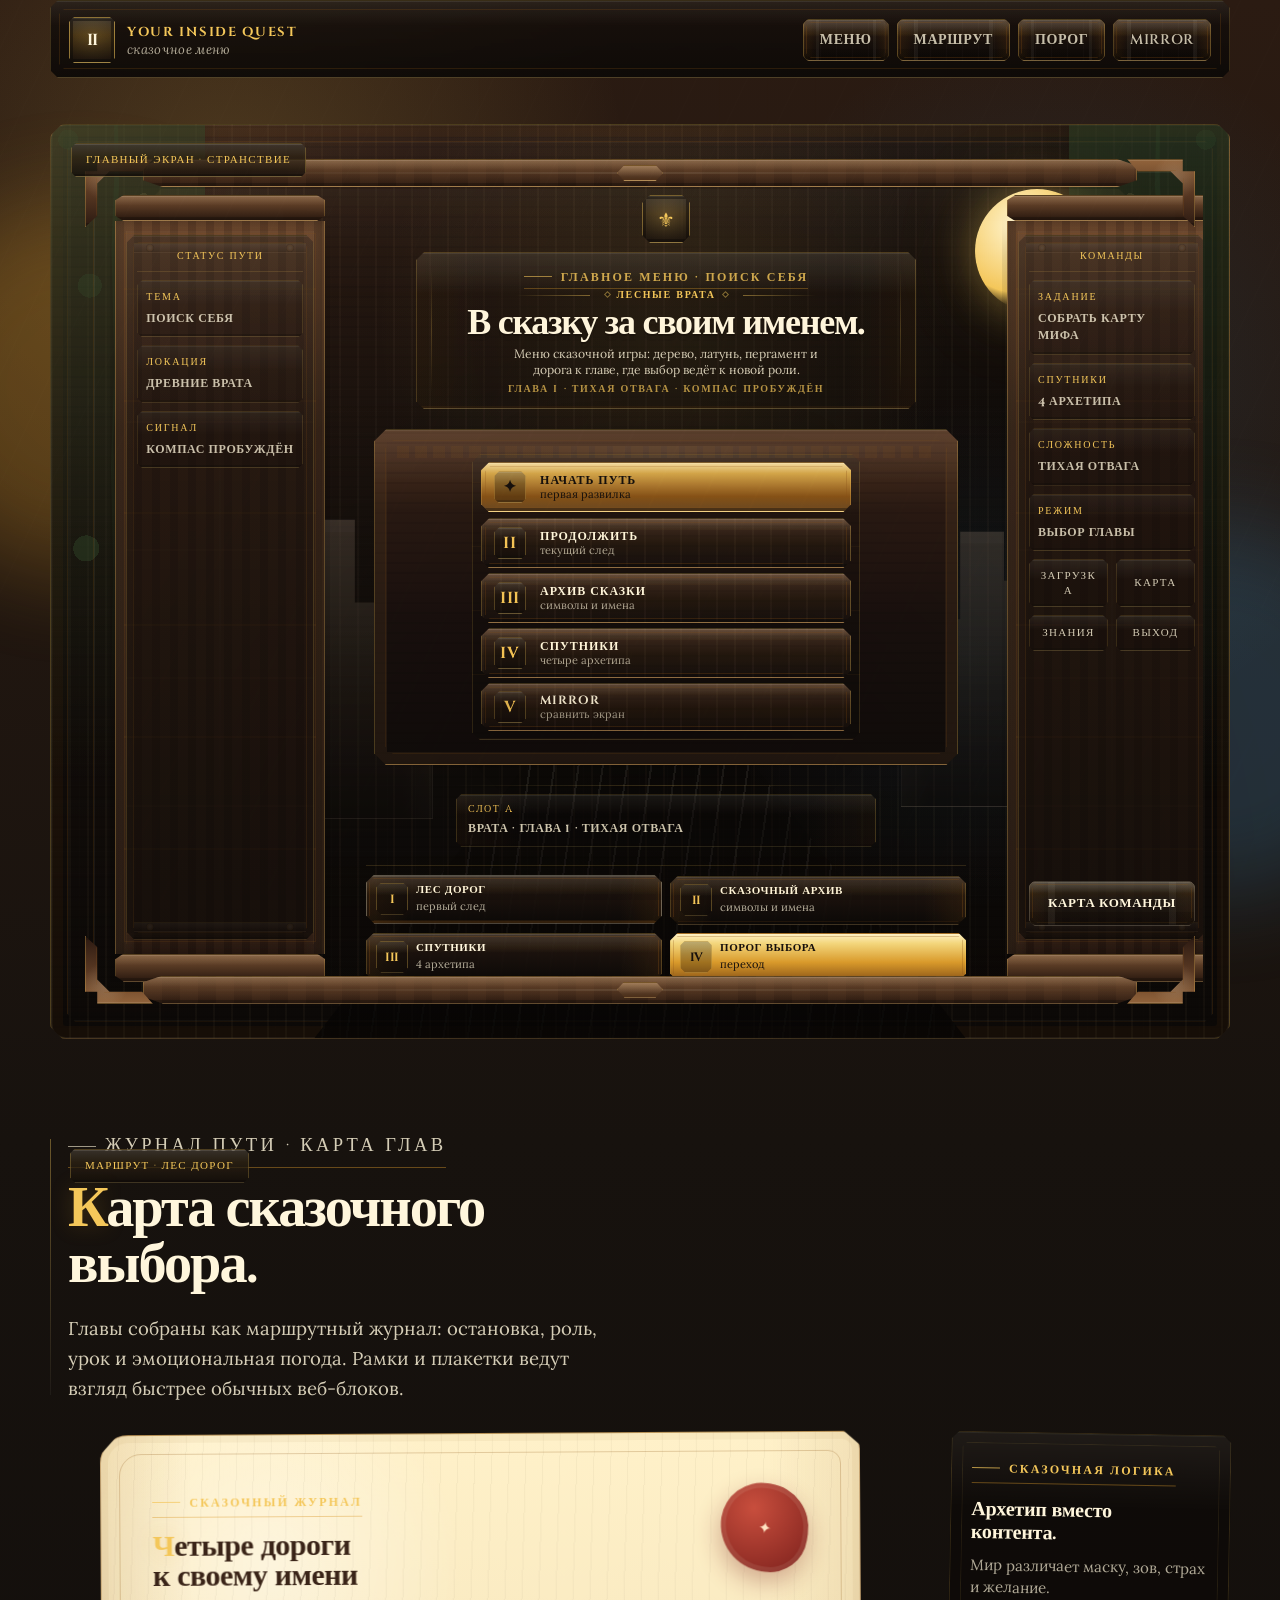
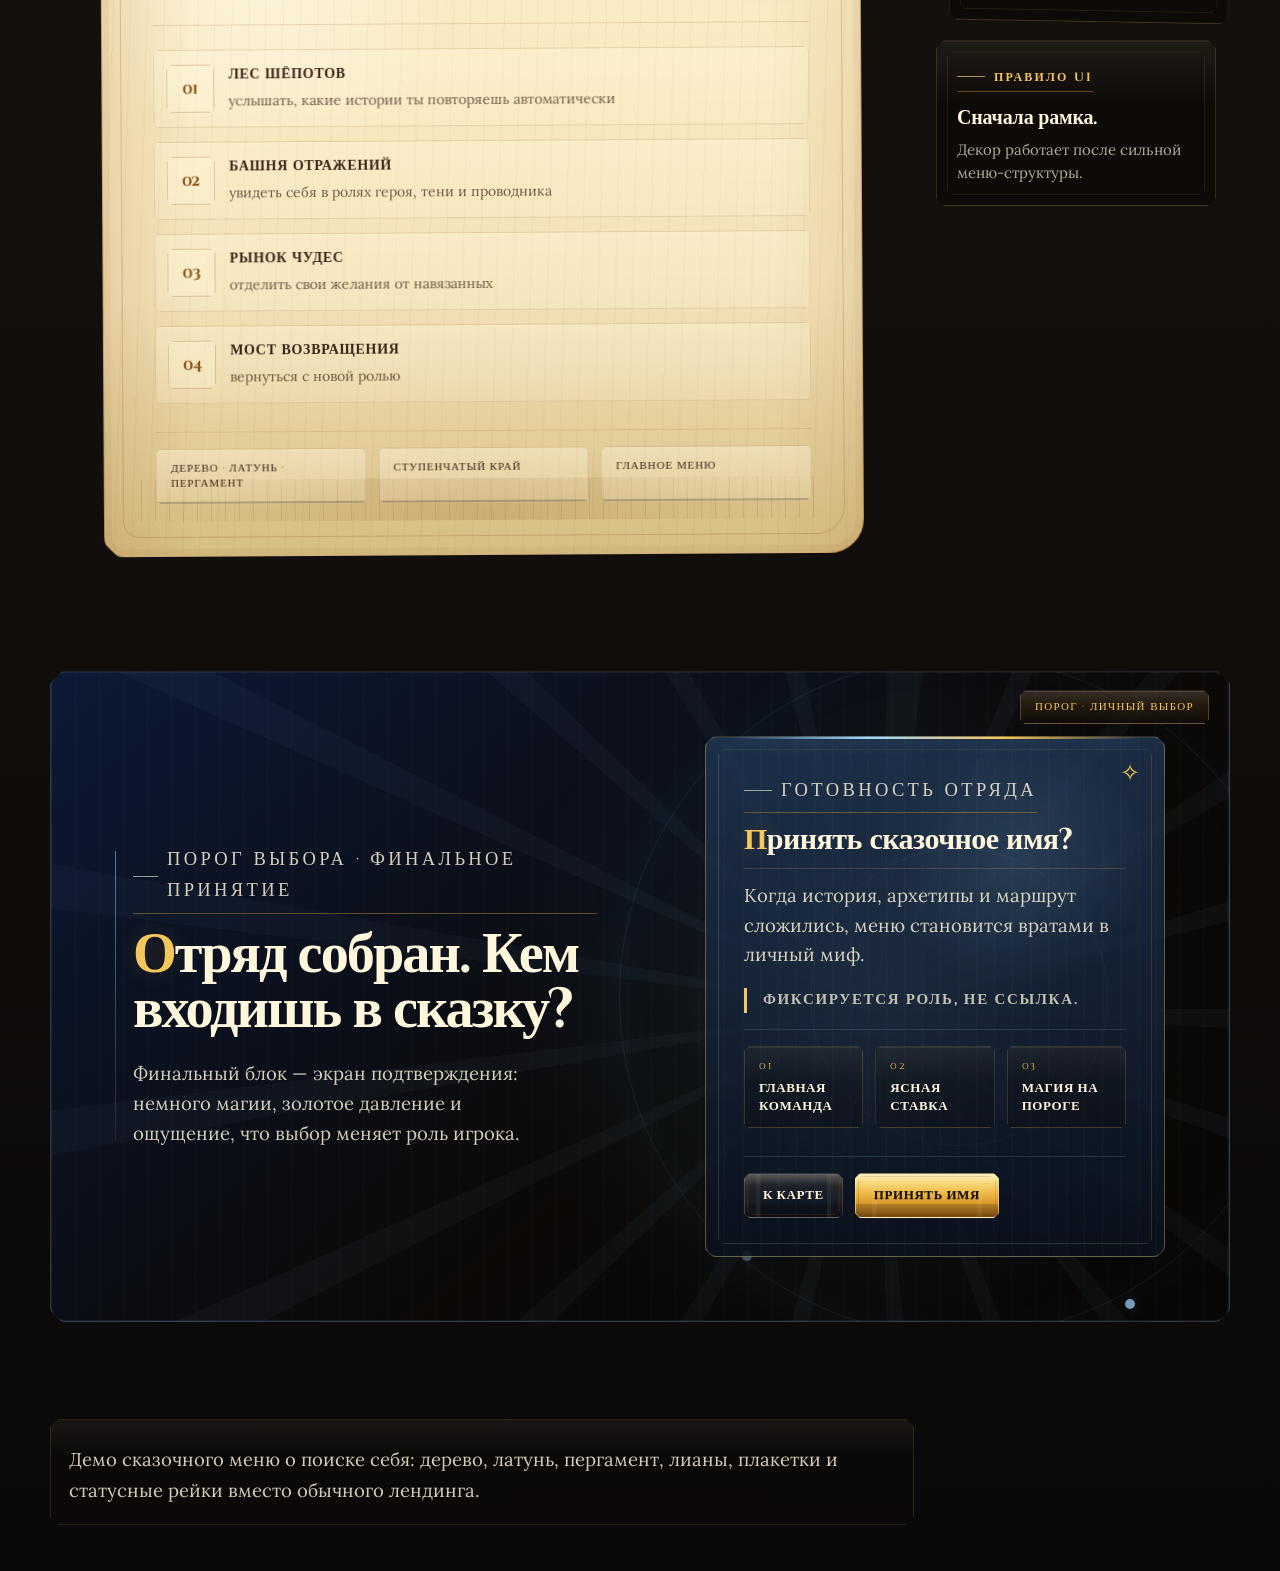
==== commit 1b2a8c26: "Sync sandbox copy/mobile improvements into applied site" ====
--- a/index.html
+++ b/index.html
@@ -6,7 +6,7 @@
     <title>Your Inside Quest · Сказочные странствия</title>
     <meta
       name="description"
-      content="HOMM2-inspired menu-first demo about finding yourself through fantasy journeys built from fairy-tale motifs."
+      content="HOMM2-inspired menu-first demo about self-discovery through compact fairy-tale commands and chapter routes."
     />
     <link rel="preconnect" href="https://fonts.googleapis.com" />
     <link rel="preconnect" href="https://fonts.gstatic.com" crossorigin />
@@ -28,13 +28,13 @@
         <span class="brand-sigil">II</span>
         <span>
           <strong>Your Inside Quest</strong>
-          <em>menu-first sandbox</em>
+          <em>сказочное меню</em>
         </span>
       </a>
       <nav class="scene-nav" aria-label="Переходы по экрану">
         <a href="#menu-shell">Меню</a>
         <a href="#trail-log">Маршрут</a>
-        <a href="#command-rail">Команда</a>
+        <a href="#final-threshold">Порог</a>
         <a href="./fairy-journeys.html">Mirror</a>
       </nav>
     </header>
@@ -42,7 +42,7 @@
     <main id="menu-shell" class="board-shell fairy-board">
       <section class="scene fairy-menu-scene" aria-labelledby="fairy-menu-title">
         <div class="menu-stage homm2-main-menu-stage">
-          <div class="scene-plaque scene-plaque-left">Главный экран · Сказочные странствия</div>
+          <div class="scene-plaque scene-plaque-left">Главный экран · Странствие</div>
 
           <div class="menu-backdrop" aria-hidden="true">
             <span class="backdrop-moon"></span>
@@ -70,18 +70,18 @@
                 <div class="column-trim column-trim-bottom" aria-hidden="true"></div>
 
                 <div class="status-rail" aria-label="Статус похода">
-                  <div class="status-rail-head">Состояние пути</div>
+                  <div class="status-rail-head">Статус пути</div>
                   <div class="status-box">
                     <span class="status-label">Тема</span>
-                    <strong>поиск себя через сказочные миры</strong>
+                    <strong>поиск себя</strong>
                   </div>
                   <div class="status-box">
                     <span class="status-label">Локация</span>
-                    <strong>лес у древних врат</strong>
+                    <strong>древние врата</strong>
                   </div>
                   <div class="status-box">
                     <span class="status-label">Сигнал</span>
-                    <strong>внутренний компас пробуждён</strong>
+                    <strong>компас пробуждён</strong>
                   </div>
                 </div>
               </div>
@@ -94,17 +94,17 @@
                   <span>⚜</span>
                 </div>
                 <div class="menu-title-cartouche">
-                  <p class="eyebrow">main menu · self-seeking tale</p>
+                  <p class="eyebrow">главное меню · поиск себя</p>
                   <div class="plaque-ribbon" aria-hidden="true">
                     <span></span>
-                    <strong>Forest gate</strong>
+                    <strong>Лесные врата</strong>
                     <span></span>
                   </div>
-                  <h1 id="fairy-menu-title">Сказочные странствия к себе.</h1>
+                  <h1 id="fairy-menu-title">В сказку за своим именем.</h1>
                   <p class="lead">
-                    Тихое главное меню о внутреннем пути: лес, древние врата и выбор следующей главы.
+                    Меню сказочной игры: дерево, латунь, пергамент и дорога к главе, где выбор ведёт к новой роли.
                   </p>
-                  <p class="plaque-inscription">chapter I · quiet courage · inner compass awake</p>
+                  <p class="plaque-inscription">глава I · тихая отвага · компас пробуждён</p>
                 </div>
               </div>
 
@@ -115,36 +115,36 @@
                     <a class="game-menu-button primary" href="#final-threshold">
                       <span class="game-menu-glyph">✦</span>
                       <span>
-                        <strong>New Journey</strong>
-                        <small>начать личное сказочное странствие</small>
+                        <strong>Начать путь</strong>
+                        <small>первая развилка</small>
                       </span>
                     </a>
                     <a class="game-menu-button" href="#trail-log">
                       <span class="game-menu-glyph">II</span>
                       <span>
-                        <strong>Continue</strong>
-                        <small>вернуться к лесу дорог и текущей главе</small>
+                        <strong>Продолжить</strong>
+                        <small>текущий след</small>
                       </span>
                     </a>
                     <a class="game-menu-button" href="#story-dossier">
                       <span class="game-menu-glyph">III</span>
                       <span>
-                        <strong>Archive</strong>
-                        <small>открыть сказочный журнал и символы пути</small>
+                        <strong>Архив сказки</strong>
+                        <small>символы и имена</small>
                       </span>
                     </a>
                     <a class="game-menu-button" href="#command-rail">
                       <span class="game-menu-glyph">IV</span>
                       <span>
-                        <strong>Companions</strong>
-                        <small>собрать мудреца, трикстера, хранителя и тень</small>
-                      </span>
-                    </a>
-                    <a class="game-menu-button utility" href="./index.html">
+                        <strong>Спутники</strong>
+                        <small>четыре архетипа</small>
+                      </span>
+                    </a>
+                    <a class="game-menu-button utility" href="./fairy-journeys.html">
                       <span class="game-menu-glyph">V</span>
                       <span>
-                        <strong>Settings / Closeout</strong>
-                        <small>вернуться в sandbox и сравнить режимы</small>
+                        <strong>Mirror</strong>
+                        <small>сравнить экран</small>
                       </span>
                     </a>
                   </div>
@@ -153,30 +153,30 @@
 
               <div class="supporting-lore-strip">
                 <div class="save-slot-strip" aria-label="Текущий слот">
-                  <span>Save slot A</span>
-                  <strong>лес у древних врат · глава 1 · тихая отвага</strong>
+                  <span>Слот A</span>
+                  <strong>врата · глава 1 · тихая отвага</strong>
                 </div>
 
                 <div class="menu-plaques" role="navigation" aria-label="Основные разделы путешествия">
                   <a class="menu-plaque active" href="#trail-log">
                     <span class="plaque-index">I</span>
-                    <strong>Войти в лес дорог</strong>
-                    <small>первый след и зов истории</small>
+                    <strong>Лес дорог</strong>
+                    <small>первый след</small>
                   </a>
                   <a class="menu-plaque" href="#story-dossier">
                     <span class="plaque-index">II</span>
-                    <strong>Открыть сказочный архив</strong>
-                    <small>символы, роли, внутренние имена</small>
+                    <strong>Сказочный архив</strong>
+                    <small>символы и имена</small>
                   </a>
                   <a class="menu-plaque" href="#command-rail">
                     <span class="plaque-index">III</span>
-                    <strong>Собрать команду спутников</strong>
-                    <small>мудрец, трикстер, хранитель, тень</small>
+                    <strong>Спутники</strong>
+                    <small>4 архетипа</small>
                   </a>
                   <a class="menu-plaque ceremonial" href="#final-threshold">
                     <span class="plaque-index">IV</span>
-                    <strong>Принять зов тропы</strong>
-                    <small>ритуал перехода и личный выбор</small>
+                    <strong>Порог выбора</strong>
+                    <small>переход</small>
                   </a>
                 </div>
               </div>
@@ -190,30 +190,30 @@
                 <div class="column-trim column-trim-bottom" aria-hidden="true"></div>
 
                 <div class="command-rail-shell" aria-label="Командная рейка">
-                  <div class="command-rail-head">Command rail</div>
+                  <div class="command-rail-head">Команды</div>
                   <div class="command-entry">
-                    <span>Quest</span>
-                    <strong>собрать карту своего мифа</strong>
+                    <span>Задание</span>
+                    <strong>собрать карту мифа</strong>
                   </div>
                   <div class="command-entry">
-                    <span>Companions</span>
-                    <strong>4 архетипа в дозоре</strong>
+                    <span>Спутники</span>
+                    <strong>4 архетипа</strong>
                   </div>
                   <div class="command-entry">
-                    <span>Difficulty</span>
+                    <span>Сложность</span>
                     <strong>тихая отвага</strong>
                   </div>
                   <div class="command-entry">
-                    <span>Mode</span>
-                    <strong>main menu / chapter select</strong>
+                    <span>Режим</span>
+                    <strong>выбор главы</strong>
                   </div>
                   <div class="mini-command-grid" aria-label="Быстрые команды">
-                    <button type="button" class="mini-command">load</button>
-                    <button type="button" class="mini-command">map</button>
-                    <button type="button" class="mini-command">lore</button>
-                    <button type="button" class="mini-command">quit</button>
-                  </div>
-                  <button type="button" class="btn btn-ceremonial rail-button">Начать странствие</button>
+                    <button type="button" class="mini-command">загрузка</button>
+                    <button type="button" class="mini-command">карта</button>
+                    <button type="button" class="mini-command">знания</button>
+                    <button type="button" class="mini-command">выход</button>
+                  </div>
+                  <button type="button" class="btn btn-quiet rail-button">Карта команды</button>
                 </div>
               </div>
               <div class="column-foot" aria-hidden="true"></div>
@@ -225,11 +225,11 @@
       <section id="trail-log" class="scene trail-log-scene" aria-labelledby="trail-log-title">
         <div class="scene-title-block">
           <div class="scene-plaque">Маршрут · Лес дорог</div>
-          <p class="eyebrow">journey log · chapter map</p>
-          <h2 id="trail-log-title">Не лендинг, а карта сказочного выбора.</h2>
+          <p class="eyebrow">журнал пути · карта глав</p>
+          <h2 id="trail-log-title">Карта сказочного выбора.</h2>
           <p>
-            Здесь главы поданы как маршрутный журнал: каждая остановка обещает роль,
-            урок и эмоциональную погоду. Всё держится на framed UI и menu plaques, а не на обычных веб-блоках.
+            Главы собраны как маршрутный журнал: остановка, роль, урок и эмоциональная погода.
+            Рамки и плакетки ведут взгляд быстрее обычных веб-блоков.
           </p>
         </div>
 
@@ -262,35 +262,35 @@
                 <span>03</span>
                 <div>
                   <strong>Рынок чудес</strong>
-                  <small>выбрать желания, которые правда твои, а не навязанные</small>
+                  <small>отделить свои желания от навязанных</small>
                 </div>
               </div>
               <div class="trail-step">
                 <span>04</span>
                 <div>
                   <strong>Мост возвращения</strong>
-                  <small>вернуться с новой ролью и ясным внутренним приказом</small>
+                  <small>вернуться с новой ролью</small>
                 </div>
               </div>
             </div>
 
             <div class="dossier-ledger-strip" aria-label="Сигналы карты">
               <span>дерево · латунь · пергамент</span>
-              <span>пиксельный bevel feel</span>
-              <span>menu-first composition</span>
+              <span>ступенчатый край</span>
+              <span>главное меню</span>
             </div>
           </article>
 
           <aside class="story-panel">
             <div class="note-card high-note">
               <p class="archive-label">Сказочная логика</p>
-              <strong>Каждая зона даёт архетип, а не просто контент.</strong>
-              <span>Мир помогает различить маску, зов, страх и настоящее желание.</span>
+              <strong>Архетип вместо контента.</strong>
+              <span>Мир различает маску, зов, страх и желание.</span>
             </div>
             <div class="note-card low-note">
-              <p class="archive-label">UI правило</p>
-              <strong>Рамка важнее декора.</strong>
-              <span>Лианы, латунь и свечение работают только после сильной menu-структуры.</span>
+              <p class="archive-label">Правило UI</p>
+              <strong>Сначала рамка.</strong>
+              <span>Декор работает после сильной меню-структуры.</span>
             </div>
           </aside>
         </div>
@@ -304,43 +304,42 @@
           </div>
 
           <div class="ceremony-copy threshold-copy">
-            <p class="eyebrow">threshold mode · final accept</p>
-            <h2 id="threshold-title">Команда собрана. Кем ты входишь в сказку?</h2>
+            <p class="eyebrow">порог выбора · финальное принятие</p>
+            <h2 id="threshold-title">Отряд собран. Кем входишь в сказку?</h2>
             <p>
-              Финальный блок работает как command confirmation screen: чуть магии,
-              немного золотого давления и ощущение, что выбранный путь изменит не интерфейс,
-              а самого игрока.
+              Финальный блок — экран подтверждения: немного магии, золотое давление
+              и ощущение, что выбор меняет роль игрока.
             </p>
           </div>
 
           <div class="ritual-panel threshold-panel" role="group" aria-label="Итоговый выбор">
             <span class="panel-crown" aria-hidden="true">✧</span>
             <p class="archive-label">Готовность отряда</p>
-            <h3>Принять своё сказочное имя?</h3>
+            <h3>Принять сказочное имя?</h3>
             <p>
-              Когда история, архетипы и маршрут сложились, меню перестаёт быть навигацией.
-              Оно становится вратами в личный миф.
+              Когда история, архетипы и маршрут сложились, меню становится вратами
+              в личный миф.
             </p>
-            <p class="consequence-line">Выбор фиксирует роль, а не просто открывает страницу.</p>
+            <p class="consequence-line">Фиксируется роль, не ссылка.</p>
 
             <div class="ritual-protocol" aria-label="Правила перехода">
               <div>
                 <span>01</span>
-                <strong>одна главная команда</strong>
+                <strong>главная команда</strong>
               </div>
               <div>
                 <span>02</span>
-                <strong>ясное чувство ставки</strong>
+                <strong>ясная ставка</strong>
               </div>
               <div>
                 <span>03</span>
-                <strong>магия только на пороге</strong>
+                <strong>магия на пороге</strong>
               </div>
             </div>
 
             <div class="ceremony-actions">
-              <button type="button" class="btn btn-quiet">Вернуться к карте</button>
-              <button type="button" class="btn btn-ceremonial">Назвать свой путь</button>
+              <button type="button" class="btn btn-quiet">К карте</button>
+              <button type="button" class="btn btn-ceremonial">Принять имя</button>
             </div>
           </div>
         </div>
@@ -349,9 +348,8 @@
 
     <footer class="board-footer">
       <p>
-        Demo page: a menu-first fantasy interface about self-discovery through fairy-tale travel,
-        with dark wood, brass-chrome framing, parchment insets, vine ornament, plaque navigation,
-        and a visible status / command rail closer to a game front-end than a standard landing page.
+        Демо сказочного меню о поиске себя: дерево, латунь, пергамент,
+        лианы, плакетки и статусные рейки вместо обычного лендинга.
       </p>
     </footer>
 
--- a/css/tokens.css
+++ b/css/tokens.css
@@ -70,11 +70,11 @@
   /* Type — fluid by default */
   --text-eyebrow: 12px;
   --text-caption: 13px;
-  --text-body:    clamp(17px, 1.75vw, 22px);
-  --text-lead:    clamp(18px, 1.9vw,  24px);
-  --text-h3:      clamp(24px, 2.7vw,  38px);
-  --text-h2:      clamp(38px, 5.7vw,  72px);
-  --text-display: clamp(52px, 8.2vw, 112px);
+  --text-body:    clamp(17px, 1.45vw, 21px);
+  --text-lead:    clamp(18px, 1.65vw, 23px);
+  --text-h3:      clamp(24px, 2.35vw, 36px);
+  --text-h2:      clamp(32px, 4.4vw, 60px);
+  --text-display: clamp(44px, 6.4vw, 92px);
 
   /* Tracking */
   --tracking-display: -0.048em;
--- a/css/components.css
+++ b/css/components.css
@@ -13,6 +13,8 @@
    ============================================================================ */
 
 * { box-sizing: border-box; }
+*::before,
+*::after { box-sizing: border-box; }
 html { scroll-behavior: smooth; }
 
 @media (prefers-reduced-motion: reduce) {
@@ -68,6 +70,43 @@
 button { font: inherit; }
 a { color: inherit; text-decoration: none; }
 h1, h2, h3, p { margin-top: 0; }
+
+img,
+svg,
+canvas { max-width: 100%; }
+
+body,
+.board-shell,
+.scene,
+.scene-frame,
+.desk-composition,
+.ceremony-shell,
+.site-header,
+.brand-mark,
+.hero-copy,
+.material-ledger,
+.parchment-object,
+.archive-rail,
+.archive-rail-item,
+.side-notes,
+.note-card,
+.ritual-panel,
+.hero-meta-cell,
+.dossier-ledger-strip span,
+.ritual-protocol div,
+.btn { min-width: 0; }
+
+h1,
+h2,
+h3,
+p,
+strong,
+small,
+span,
+a,
+button {
+  overflow-wrap: anywhere;
+}
 
 /* --------------------------------------------------------------------------
    Atmospheric ambient lights
@@ -308,6 +347,7 @@
   text-shadow:
     0 3px 0 rgb(var(--ink-950) / 0.28),
     0 18px 44px rgb(0 0 0 / 0.45);
+  text-wrap: balance;
 }
 
 .lead,
@@ -325,6 +365,16 @@
   max-width: 640px;
   font-size: var(--text-lead);
   color: rgb(var(--parchment-50) / 0.9);
+  text-wrap: pretty;
+}
+
+.lead,
+.dossier-text,
+.scene-title-block > p:not(.eyebrow),
+.ceremony-copy > p:not(.eyebrow),
+.ritual-panel > p:not(.archive-label):not(.consequence-line),
+.board-footer p {
+  margin-bottom: 0;
 }
 
 h2 {
@@ -334,6 +384,7 @@
   line-height: var(--leading-h2);
   letter-spacing: var(--tracking-h2);
   margin-bottom: 20px;
+  text-wrap: balance;
 }
 
 h3 {
@@ -343,6 +394,7 @@
   line-height: var(--leading-h3);
   margin-bottom: var(--space-4);
   letter-spacing: var(--tracking-h3);
+  text-wrap: balance;
 }
 
 /* Illuminated capital — gold first letter on h2/h3 */
--- a/css/fairy-journeys.css
+++ b/css/fairy-journeys.css
@@ -1826,3 +1826,179 @@
     letter-spacing: 0.12em;
   }
 }
+
+/* Selective upstream reconciliation: compact copy/mobile safety pass */
+.homm2-main-menu-stage {
+  min-height: auto;
+}
+
+.homm2-main-menu-stage .menu-frame-shell {
+  min-height: clamp(600px, 60vw, 660px);
+}
+
+.homm2-main-menu-stage .menu-title-cartouche h1 {
+  max-width: 18ch;
+}
+
+.homm2-main-menu-stage .game-menu-button small,
+.homm2-main-menu-stage .menu-plaque small,
+.homm2-main-menu-stage .status-box strong,
+.homm2-main-menu-stage .command-entry strong {
+  overflow-wrap: normal;
+}
+
+@media (max-width: 920px) {
+  .homm2-main-menu-stage .command-entry,
+  .homm2-main-menu-stage .rail-button {
+    display: none;
+  }
+
+  .homm2-main-menu-stage .command-rail-shell {
+    align-self: start;
+    gap: 8px;
+  }
+
+  .homm2-main-menu-stage .backdrop-vines,
+  .homm2-main-menu-stage .backdrop-ruins {
+    opacity: 0.3;
+  }
+}
+
+@media (max-width: 560px) {
+  .fairy-board,
+  .fairy-menu-scene,
+  .homm2-main-menu-stage {
+    width: 100%;
+    max-width: calc(100vw - 20px);
+  }
+
+  .homm2-main-menu-stage {
+    padding: 16px;
+    border-radius: 22px;
+  }
+
+  .homm2-main-menu-stage .menu-frame-shell {
+    padding-top: 42px;
+    gap: 14px;
+  }
+
+  .homm2-main-menu-stage .menu-title-cartouche h1 {
+    max-width: 11ch;
+    font-size: clamp(32px, 10.2vw, 42px);
+    line-height: 1;
+  }
+
+  .homm2-main-menu-stage .menu-title-cartouche .lead {
+    font-size: 15px;
+    line-height: 1.52;
+  }
+
+  .homm2-main-menu-stage .game-menu-stack {
+    gap: 8px;
+  }
+
+  .homm2-main-menu-stage .game-menu-button {
+    width: 100%;
+    max-width: 100%;
+    grid-template-columns: 36px minmax(0, 1fr);
+    gap: 9px;
+    min-height: 58px;
+    padding: 10px;
+  }
+
+  .homm2-main-menu-stage .game-menu-button.primary {
+    grid-template-columns: 40px minmax(0, 1fr);
+    min-height: 68px;
+    padding: 11px;
+  }
+
+  .homm2-main-menu-stage .game-menu-glyph {
+    width: 38px;
+    height: 38px;
+    font-size: 13px;
+  }
+
+  .homm2-main-menu-stage .game-menu-button strong {
+    font-size: 12px;
+  }
+
+  .homm2-main-menu-stage .game-menu-button.primary strong {
+    font-size: 13px;
+  }
+
+  .homm2-main-menu-stage .game-menu-button small {
+    max-width: 100%;
+    font-size: 11px;
+    line-height: 1.36;
+    white-space: normal;
+    overflow-wrap: normal;
+  }
+
+  .homm2-main-menu-stage .save-slot-strip strong {
+    font-size: 11px;
+  }
+
+  .homm2-main-menu-stage .menu-plaques {
+    grid-template-columns: repeat(2, minmax(0, 1fr));
+    gap: 7px;
+  }
+
+  .homm2-main-menu-stage .menu-plaque {
+    grid-template-columns: 28px minmax(0, 1fr);
+    column-gap: 8px;
+    padding: 9px;
+  }
+
+  .homm2-main-menu-stage .plaque-index {
+    grid-row: 1 / span 2;
+    width: 28px;
+    height: 28px;
+    font-size: 12px;
+  }
+
+  .homm2-main-menu-stage .menu-plaque strong {
+    font-size: 10px;
+    line-height: 1.28;
+  }
+
+  .homm2-main-menu-stage .menu-plaque small {
+    display: none;
+  }
+
+  .homm2-main-menu-stage .status-rail {
+    display: grid;
+    grid-template-columns: repeat(3, minmax(0, 1fr));
+    gap: 7px;
+  }
+
+  .homm2-main-menu-stage .status-rail-head {
+    grid-column: 1 / -1;
+    padding-bottom: 7px;
+  }
+
+  .homm2-main-menu-stage .status-box {
+    padding: 9px 8px;
+  }
+
+  .homm2-main-menu-stage .status-label {
+    margin-bottom: 4px;
+    font-size: 9px;
+    letter-spacing: 0.12em;
+  }
+
+  .homm2-main-menu-stage .status-box strong {
+    font-size: 10px;
+    line-height: 1.32;
+    letter-spacing: 0.035em;
+  }
+
+  .homm2-main-menu-stage .mini-command-grid {
+    gap: 6px;
+  }
+
+  .homm2-main-menu-stage .mini-command {
+    min-height: 40px;
+    font-size: 12px;
+    letter-spacing: 0.05em;
+  }
+}
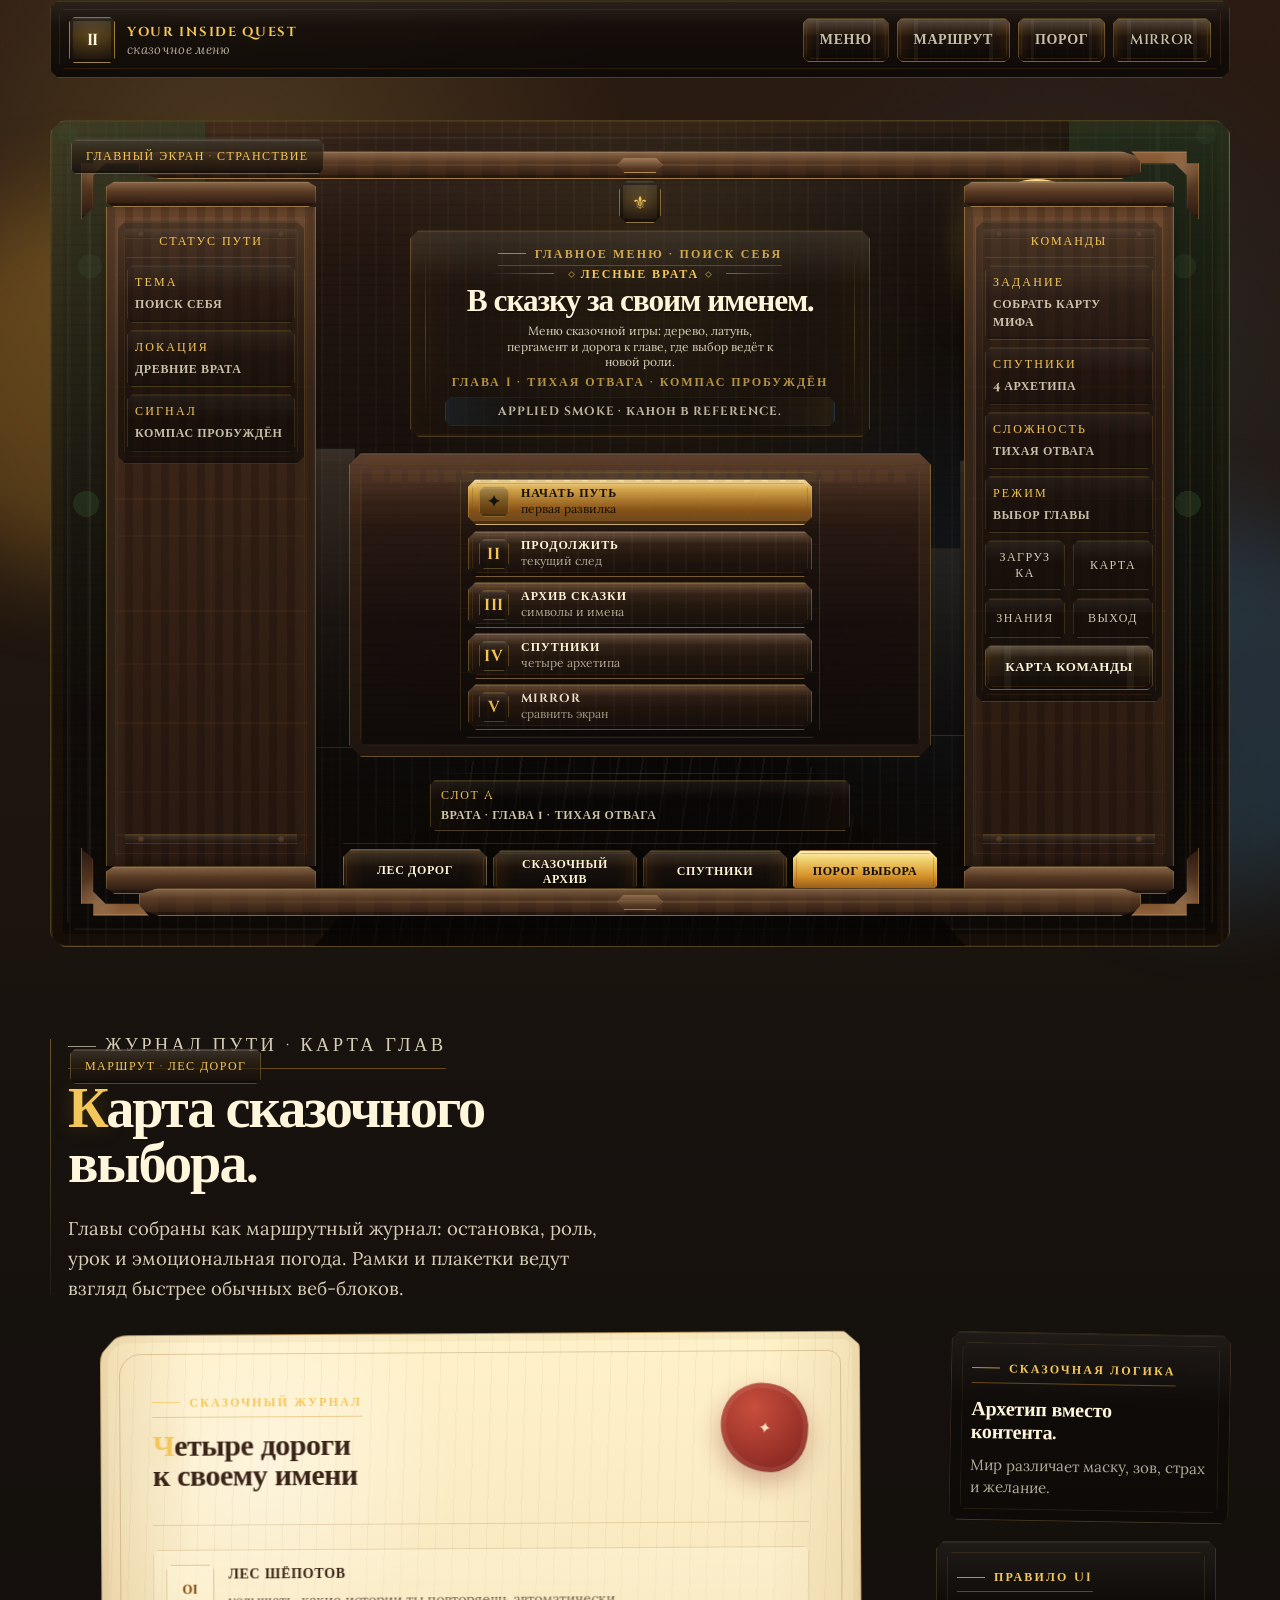
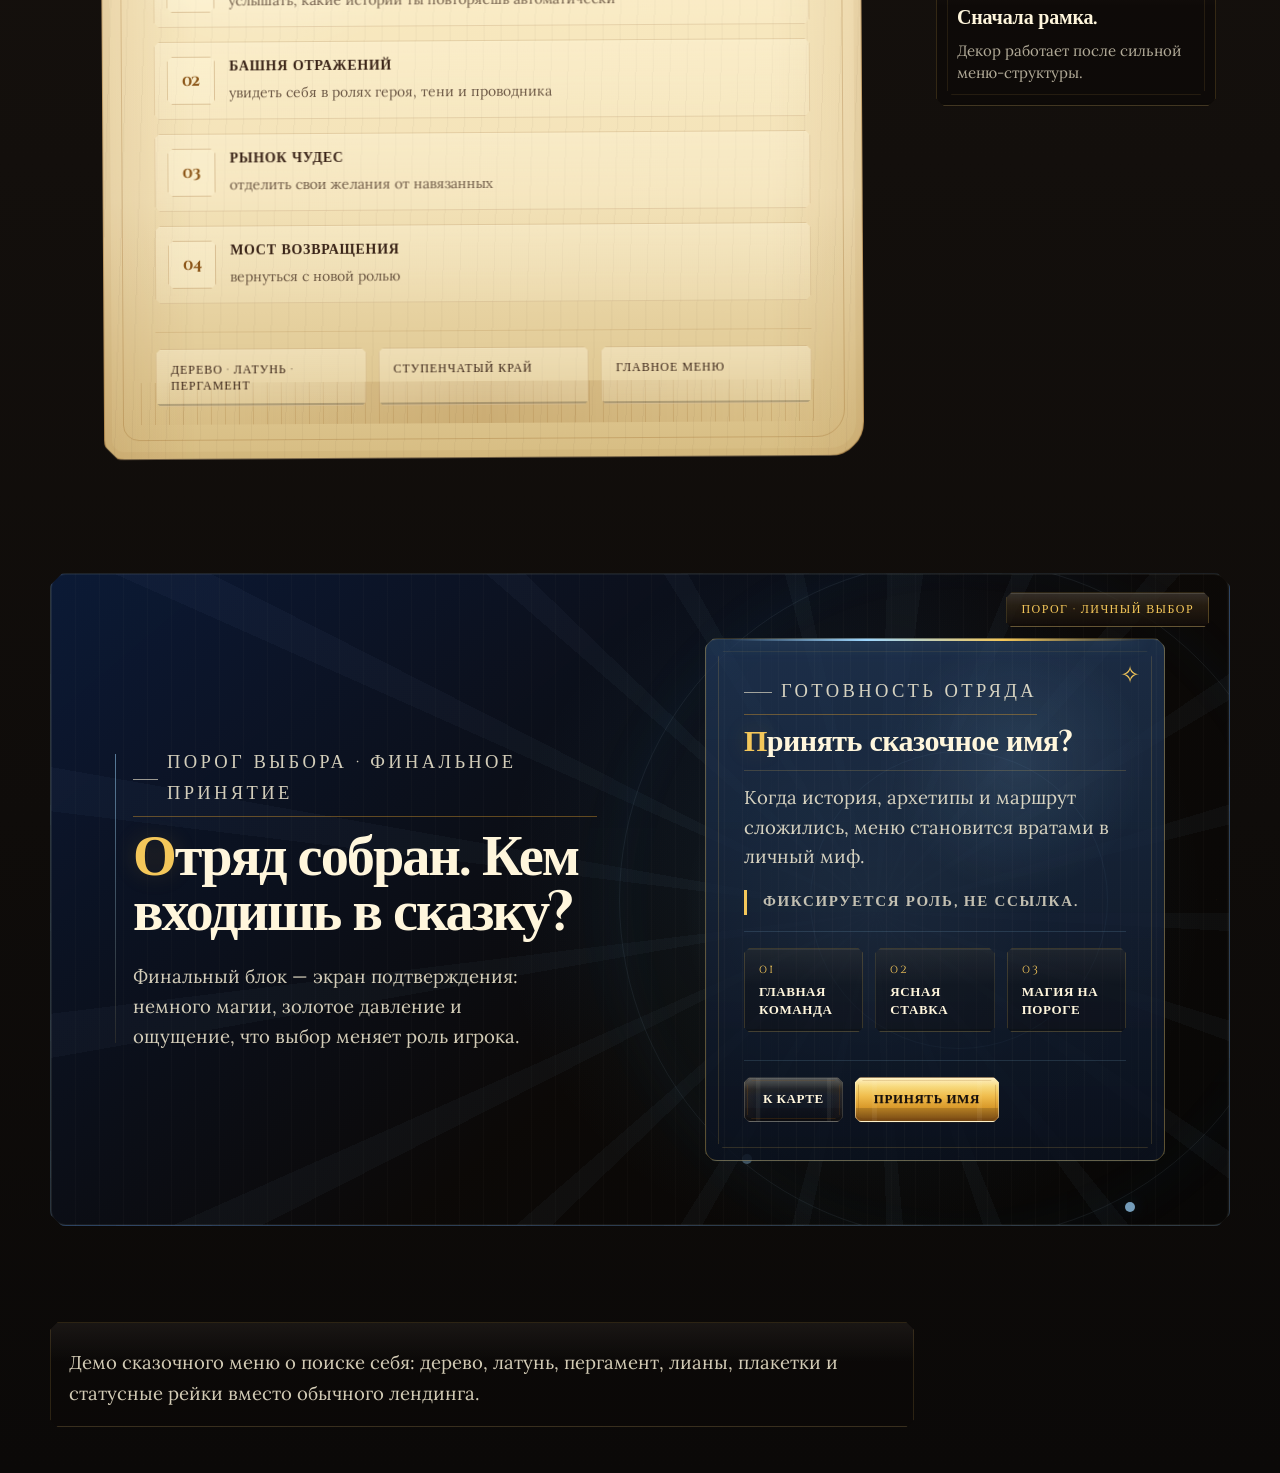
==== commit b45521eb: "Document YIQ reconciliation boundary" ====
--- a/index.html
+++ b/index.html
@@ -105,6 +105,9 @@
                     Меню сказочной игры: дерево, латунь, пергамент и дорога к главе, где выбор ведёт к новой роли.
                   </p>
                   <p class="plaque-inscription">глава I · тихая отвага · компас пробуждён</p>
+                  <p class="applied-boundary-strip">
+                    Applied smoke · канон в reference.
+                  </p>
                 </div>
               </div>
 
--- a/css/tokens.css
+++ b/css/tokens.css
@@ -126,7 +126,7 @@
   --ornament-gap: 14px;
 
   /* Heraldic Menu — menu plaques, crest frames, command depth */
-  --menu-plaque-height: 42px;
+  --menu-plaque-height: var(--tap-target-min);
   --menu-plaque-padding-x: 16px;
   --menu-plaque-border: 1px;
   --menu-plaque-inset: 2px;
@@ -151,6 +151,16 @@
   --measure-intro: 58ch;
   --measure-note: 30ch;
   --measure-ritual: 34ch;
+
+  /* Responsive contract floors */
+  --tap-target-min: 44px;
+  --tap-target-compact: 40px;
+  --label-legible-min: 12px;
+  --fold-safe-gap: var(--space-5);
+  --first-screen-menu: 100svh;
+  --first-screen-dossier: 100svh;
+  --first-screen-ritual: 100svh;
+  --first-screen-route-board: 100svh;
 
   /* ==========================================================================
      LAYER 3 — SEMANTIC TOKENS
@@ -251,7 +261,7 @@
 
 @media (max-width: 560px) {
   :root {
-    --page:      min(100vw - 20px, 1180px);
+    --page:      min(1180px, calc(100vw - 20px));
     --radius-xl: 16px;
     --radius-lg: 12px;
   }
@@ -259,6 +269,6 @@
 
 @media (max-width: 380px) {
   :root {
-    --page: min(100vw - 16px, 1180px);
+    --page: min(1180px, calc(100vw - 16px));
   }
 }
--- a/css/components.css
+++ b/css/components.css
@@ -15,7 +15,10 @@
 * { box-sizing: border-box; }
 *::before,
 *::after { box-sizing: border-box; }
-html { scroll-behavior: smooth; }
+html {
+  scroll-behavior: smooth;
+  background: #0b0908;
+}
 
 @media (prefers-reduced-motion: reduce) {
   html { scroll-behavior: auto; }
@@ -538,7 +541,7 @@
 }
 .archive-label {
   color: var(--accent-value-mute);
-  font-size: 10px;
+  font-size: var(--label-legible-min);
   border-color: rgb(var(--gold-700) / 0.34);
 }
 .wax-seal {
@@ -674,6 +677,7 @@
   position: relative;
   isolation: isolate;
   overflow: hidden;
+  min-height: var(--tap-target-min);
   font-family: var(--font-display);
   font-size: var(--text-caption);
   font-weight: 700;
@@ -827,7 +831,7 @@
   padding: 0 4px 10px;
   border-bottom: 1px solid rgb(var(--gold-300) / 0.14);
   font-family: var(--font-display);
-  font-size: 10px;
+  font-size: var(--label-legible-min);
   letter-spacing: 0.16em;
   text-transform: uppercase;
   color: var(--accent-value);
@@ -908,7 +912,7 @@
     inset 0 -2px 0 rgb(var(--ink-950) / 0.28),
     0 8px 0 rgb(var(--ink-950) / 0.12);
   font-family: var(--font-display);
-  font-size: 11px;
+  font-size: var(--label-legible-min);
   letter-spacing: 0.12em;
   text-transform: uppercase;
   color: var(--accent-value);
@@ -942,7 +946,7 @@
   display: block;
   margin-bottom: 6px;
   font-family: var(--font-display);
-  font-size: 10px;
+  font-size: var(--label-legible-min);
   letter-spacing: var(--tracking-eyebrow);
   text-transform: uppercase;
   color: var(--accent-value);
@@ -968,7 +972,7 @@
 
 .dossier-ledger-strip span {
   font-family: var(--font-display);
-  font-size: 11px;
+  font-size: var(--label-legible-min);
   line-height: 1.35;
   letter-spacing: 0.08em;
   text-transform: uppercase;
@@ -983,6 +987,83 @@
   margin-top: var(--space-4);
   padding-top: var(--space-4);
   border-top: 1px solid rgb(var(--mana-200) / 0.14);
+}
+
+/* --------------------------------------------------------------------------
+   Responsive contract hooks
+   --------------------------------------------------------------------------
+   System floors for recipe-like screens. Page-local CSS may arrange recipe
+   parts, but should not lower tap targets or label legibility to solve layout
+   pressure.
+   -------------------------------------------------------------------------- */
+
+.menu-screen-shell,
+.menu-frame-shell,
+.menu-center-mount,
+.menu-plate-shell,
+.menu-plate-body,
+.menu-side-rail,
+.command-slab,
+.menu-save-slot,
+.menu-route-index {
+  min-width: 0;
+  max-width: 100%;
+}
+
+.menu-screen-shell {
+  --recipe-first-screen-budget: var(--first-screen-menu);
+  --recipe-primary-visible: ".command-slab";
+  --recipe-secondary-visible: ".menu-save-slot";
+  --recipe-collapse-order: "art route-index rails save-slot command-slab";
+}
+
+.menu-side-rail { --recipe-collapse-rank: 3; }
+.command-slab  { --recipe-collapse-rank: 5; }
+.menu-save-slot { --recipe-collapse-rank: 4; }
+.menu-route-index { --recipe-collapse-rank: 2; }
+.menu-art-layer { --recipe-collapse-rank: 1; }
+
+.command-slab :is(a, button, [role="button"]),
+.menu-route-index :is(a, button, [role="button"]),
+.archive-rail :is(a, button, [role="button"]),
+.ritual-panel :is(a, button, [role="button"]) {
+  min-height: var(--tap-target-min);
+}
+
+.menu-route-index,
+.archive-rail,
+.ritual-panel,
+.parchment-object {
+  --recipe-label-floor: var(--label-legible-min);
+}
+
+.parchment-object {
+  --recipe-first-screen-budget: var(--first-screen-dossier);
+  --recipe-collapse-order: "notes side-matter metadata archive-rail parchment";
+}
+
+.ritual-panel {
+  --recipe-first-screen-budget: var(--first-screen-ritual);
+  --recipe-collapse-order: "aura protocol ledger copy actions";
+}
+
+.menu-route-index {
+  --recipe-first-screen-budget: var(--first-screen-route-board);
+  --recipe-collapse-order: "annotations filters progress secondary-routes current-next";
+}
+
+@media (max-width: 560px) {
+  .menu-side-rail { opacity: 0.86; }
+
+  .command-slab :is(a, button, [role="button"]),
+  .ritual-panel :is(a, button, [role="button"]) {
+    min-height: var(--tap-target-min);
+  }
+
+  .menu-route-index :is(a, button, [role="button"]),
+  .archive-rail :is(a, button, [role="button"]) {
+    min-height: var(--tap-target-compact);
+  }
 }
 
 /* ==========================================================================
@@ -1047,16 +1128,16 @@
   .ambient { display: none; }
   .site-header { gap: var(--space-3); padding-bottom: 6px; }
   .brand-mark { gap: 10px; }
-  .brand-mark strong { font-size: 11px; letter-spacing: 0.1em; }
+  .brand-mark strong { font-size: var(--label-legible-min); letter-spacing: 0.1em; }
   .brand-mark em     { font-size: 12px; }
   .brand-sigil       { width: 36px; height: 36px; }
   .scene-nav { gap: 5px; padding-bottom: 3px; }
   .scene-nav a {
     flex: 0 0 auto;
-    min-height: 34px;
-    padding: 6px 8px 7px;
-    font-size: 11px;
-    letter-spacing: 0.02em;
+    min-height: var(--tap-target-compact);
+    padding: 7px 10px 8px;
+    font-size: 12px;
+    letter-spacing: 0.025em;
   }
   .scene             { padding: 16px 0 38px; }
   .hero-frame,
@@ -1076,7 +1157,7 @@
     gap: 7px;
     margin-bottom: 10px;
     padding-bottom: 5px;
-    font-size: 10px;
+    font-size: var(--label-legible-min);
     letter-spacing: 0.12em;
   }
   .eyebrow::before,
@@ -1139,10 +1220,10 @@
   .archive-rail { gap: 8px; padding: 14px 12px; }
   .archive-rail-head { padding: 0 3px 8px; }
   .archive-rail-item { grid-template-columns: 30px 1fr; gap: 8px; padding: 9px 8px; }
-  .archive-rail-item span { font-size: 11px; }
+  .archive-rail-item span { font-size: var(--label-legible-min); }
   .archive-rail-item strong {
     max-width: none;
-    font-size: 11px;
+    font-size: var(--label-legible-min);
     line-height: 1.28;
     letter-spacing: 0.04em;
   }
@@ -1175,16 +1256,16 @@
 
 @media (max-width: 400px) {
   .scene-nav a {
-    padding: 6px 7px 7px;
-    font-size: 10px;
+    padding: 7px 9px 8px;
+    font-size: 12px;
     letter-spacing: 0.015em;
   }
 }
 
 @media (max-width: 380px) {
   .scene-nav a {
-    padding: 6px 6px 7px;
-    font-size: 10px;
+    padding: 7px 8px 8px;
+    font-size: 12px;
     letter-spacing: 0.01em;
   }
   h1 { font-size: clamp(34px, 12vw, 44px); }
--- a/css/fairy-journeys.css
+++ b/css/fairy-journeys.css
@@ -221,7 +221,7 @@
   padding: 0 4px 10px;
   border-bottom: 1px solid rgb(var(--gold-300) / 0.14);
   font-family: var(--font-display);
-  font-size: 10px;
+  font-size: var(--label-legible-min);
   letter-spacing: 0.16em;
   text-transform: uppercase;
   color: var(--accent-value);
@@ -245,7 +245,7 @@
   display: block;
   margin-bottom: 6px;
   font-family: var(--font-display);
-  font-size: 10px;
+  font-size: var(--label-legible-min);
   letter-spacing: var(--tracking-eyebrow);
   text-transform: uppercase;
   color: var(--accent-value);
@@ -269,7 +269,7 @@
 }
 
 .mini-command {
-  min-height: 36px;
+  min-height: var(--tap-target-compact);
   padding: 8px 10px;
   border: 1px solid rgb(var(--gold-300) / 0.18);
   clip-path: var(--shape-interactive);
@@ -278,7 +278,7 @@
     rgb(var(--ink-950) / 0.22);
   color: var(--ink-on-night-soft);
   font-family: var(--font-display);
-  font-size: 11px;
+  font-size: var(--label-legible-min);
   letter-spacing: 0.12em;
   text-transform: uppercase;
   box-shadow:
@@ -581,7 +581,7 @@
 
 .save-slot-strip span {
   font-family: var(--font-display);
-  font-size: 10px;
+  font-size: var(--label-legible-min);
   letter-spacing: 0.14em;
   text-transform: uppercase;
   color: var(--accent-value);
@@ -833,7 +833,7 @@
   }
 
   .game-menu-button strong {
-    font-size: 11px;
+    font-size: var(--label-legible-min);
   }
 
   .game-menu-button small {
@@ -846,7 +846,7 @@
   }
 
   .save-slot-strip strong {
-    font-size: 11px;
+    font-size: var(--label-legible-min);
   }
 
   .menu-crest {
@@ -867,8 +867,8 @@
   }
 
   .mini-command {
-    min-height: 34px;
-    font-size: 10px;
+    min-height: var(--tap-target-compact);
+    font-size: var(--label-legible-min);
     letter-spacing: 0.1em;
   }
 
@@ -885,7 +885,7 @@
   }
 
   .menu-plaque strong {
-    font-size: 11px;
+    font-size: var(--label-legible-min);
   }
 
   .menu-plaque small {
@@ -914,11 +914,16 @@
 }
 
 /* ==========================================================================
-   HoMM2 main menu escalation pass
+   HoMM2 main menu composition
+   --------------------------------------------------------------------------
+   Uses shared responsive contract hooks from components.css. This file owns
+   the Fairy page composition, decorative frame, and breakpoint-specific
+   downgrade choices after the system tap/label floors are satisfied.
    ========================================================================== */
 
 .homm2-main-menu-stage {
   display: block;
+  --fairy-menu-label-floor: var(--label-legible-min);
   padding: clamp(18px, 2.4vw, 26px);
 }
 
@@ -1362,7 +1367,7 @@
 .homm2-main-menu-stage .plaque-ribbon strong,
 .homm2-main-menu-stage .plaque-inscription {
   font-family: var(--font-display);
-  font-size: 10px;
+  font-size: var(--fairy-menu-label-floor);
   font-weight: 700;
   letter-spacing: 0.16em;
   line-height: 1.35;
@@ -1386,6 +1391,25 @@
   color: rgb(var(--gold-300) / 0.72);
 }
 
+.homm2-main-menu-stage .applied-boundary-strip {
+  width: min(100%, 390px);
+  margin: 7px auto 0;
+  padding: 5px 8px;
+  border: 1px solid rgb(var(--mana-400) / 0.18);
+  clip-path: var(--shape-interactive);
+  background:
+    linear-gradient(90deg, rgb(var(--mana-400) / 0.11), transparent 22%, transparent 78%, rgb(var(--gold-300) / 0.08)),
+    rgb(var(--ink-950) / 0.18);
+  color: rgb(var(--parchment-50) / 0.72);
+  font-family: var(--font-display);
+  font-size: var(--fairy-menu-label-floor);
+  font-weight: 700;
+  letter-spacing: 0.08em;
+  line-height: 1.35;
+  overflow-wrap: anywhere;
+  text-transform: uppercase;
+}
+
 .homm2-main-menu-stage .game-menu-stack {
   width: min(100%, 388px);
   margin: 0 auto;
@@ -1424,7 +1448,7 @@
 
 .homm2-main-menu-stage .game-menu-button small {
   margin-top: 1px;
-  font-size: 11px;
+  font-size: var(--fairy-menu-label-floor);
   line-height: 1.24;
 }
 
@@ -1487,12 +1511,12 @@
 }
 
 .homm2-main-menu-stage .menu-plaque strong {
-  font-size: 11px;
+  font-size: var(--fairy-menu-label-floor);
   line-height: 1.24;
 }
 
 .homm2-main-menu-stage .menu-plaque small {
-  font-size: 11px;
+  font-size: var(--fairy-menu-label-floor);
   line-height: 1.24;
 }
 
@@ -1713,7 +1737,7 @@
   .homm2-main-menu-stage .status-box strong,
   .homm2-main-menu-stage .command-entry strong,
   .homm2-main-menu-stage .mini-command {
-    font-size: 11px;
+    font-size: var(--fairy-menu-label-floor);
     letter-spacing: 0.035em;
   }
 
@@ -1822,7 +1846,7 @@
   }
 
   .homm2-main-menu-stage .plaque-inscription {
-    font-size: 9px;
+    font-size: var(--fairy-menu-label-floor);
     letter-spacing: 0.12em;
   }
 }
@@ -1928,14 +1952,14 @@
 
   .homm2-main-menu-stage .game-menu-button small {
     max-width: 100%;
-    font-size: 11px;
+    font-size: var(--fairy-menu-label-floor);
     line-height: 1.36;
     white-space: normal;
     overflow-wrap: normal;
   }
 
   .homm2-main-menu-stage .save-slot-strip strong {
-    font-size: 11px;
+    font-size: var(--fairy-menu-label-floor);
   }
 
   .homm2-main-menu-stage .menu-plaques {
@@ -1957,7 +1981,7 @@
   }
 
   .homm2-main-menu-stage .menu-plaque strong {
-    font-size: 10px;
+    font-size: var(--fairy-menu-label-floor);
     line-height: 1.28;
   }
 
@@ -1982,12 +2006,12 @@
 
   .homm2-main-menu-stage .status-label {
     margin-bottom: 4px;
-    font-size: 9px;
+    font-size: var(--fairy-menu-label-floor);
     letter-spacing: 0.12em;
   }
 
   .homm2-main-menu-stage .status-box strong {
-    font-size: 10px;
+    font-size: var(--fairy-menu-label-floor);
     line-height: 1.32;
     letter-spacing: 0.035em;
   }
@@ -2002,3 +2026,294 @@
     letter-spacing: 0.05em;
   }
 }
+
+/* Emergency desktop stabilization: keep the HoMM2 shell intentional instead of
+   forcing a clipped, over-tall first screen after the selective sync. */
+@media (min-width: 921px) {
+  .fairy-menu-scene {
+    min-height: auto;
+    padding-top: clamp(16px, 2vw, 24px);
+    padding-bottom: clamp(36px, 5vw, 56px);
+  }
+
+  .homm2-main-menu-stage {
+    padding: clamp(16px, 1.8vw, 22px);
+    min-height: auto;
+  }
+
+  .homm2-main-menu-stage .menu-frame-shell {
+    grid-template-columns: minmax(180px, 220px) minmax(0, 640px) minmax(180px, 220px);
+    gap: clamp(14px, 1.8vw, 22px);
+    min-height: auto;
+    padding: clamp(34px, 3vw, 40px) clamp(18px, 2.2vw, 28px) clamp(24px, 2.4vw, 30px);
+    overflow: visible;
+    contain: none;
+  }
+
+  .homm2-main-menu-stage .menu-frame-shell::after {
+    inset-inline: clamp(44px, 6vw, 72px);
+  }
+
+  .homm2-main-menu-stage .side-column,
+  .homm2-main-menu-stage .menu-center-mount {
+    min-height: auto;
+  }
+
+  .homm2-main-menu-stage .menu-center-mount {
+    max-width: 640px;
+    gap: 10px;
+  }
+
+  .homm2-main-menu-stage .center-top-cartouche {
+    gap: 7px;
+  }
+
+  .homm2-main-menu-stage .menu-crest {
+    width: 42px;
+    height: 42px;
+    font-size: 18px;
+  }
+
+  .homm2-main-menu-stage .menu-title-cartouche {
+    width: min(100%, 460px);
+    padding: 7px 14px 10px;
+  }
+
+  .homm2-main-menu-stage .menu-title-cartouche h1 {
+    max-width: 19ch;
+    font-size: clamp(28px, 2.45vw, 34px);
+    line-height: 0.98;
+  }
+
+  .homm2-main-menu-stage .menu-title-cartouche .lead {
+    max-width: 39ch;
+    font-size: clamp(12px, 0.88vw, 13px);
+    line-height: 1.32;
+  }
+
+  .homm2-main-menu-stage .plaque-inscription,
+  .homm2-main-menu-stage .plaque-ribbon strong {
+    font-size: var(--fairy-menu-label-floor);
+  }
+
+  .homm2-main-menu-stage .menu-plate-shell {
+    padding: 6px;
+  }
+
+  .homm2-main-menu-stage .menu-plate-body {
+    padding: clamp(14px, 1.6vw, 18px);
+  }
+
+  .homm2-main-menu-stage .game-menu-stack {
+    width: min(100%, 360px);
+    gap: 5px;
+    padding: 7px;
+  }
+
+  .homm2-main-menu-stage .game-menu-button {
+    min-height: 46px;
+    grid-template-columns: 32px minmax(0, 1fr);
+    padding: 6px 10px;
+  }
+
+  .homm2-main-menu-stage .game-menu-glyph {
+    width: 30px;
+    height: 30px;
+  }
+
+  .homm2-main-menu-stage .supporting-lore-strip {
+    gap: 6px;
+  }
+
+  .homm2-main-menu-stage .menu-plaques {
+    grid-template-columns: repeat(4, minmax(0, 1fr));
+    gap: 6px;
+    margin-top: 6px;
+    padding-top: 6px;
+  }
+
+  .homm2-main-menu-stage .menu-plaque {
+    grid-template-columns: 1fr;
+    padding: 6px 8px;
+    text-align: center;
+  }
+
+  .homm2-main-menu-stage .menu-plaque .plaque-index {
+    display: none;
+  }
+
+  .homm2-main-menu-stage .menu-plaque small {
+    display: none;
+  }
+
+  .homm2-main-menu-stage .save-slot-strip {
+    padding: 6px 10px;
+  }
+
+  .homm2-main-menu-stage .status-rail,
+  .homm2-main-menu-stage .command-rail-shell {
+    min-height: auto;
+    gap: 7px;
+    padding: 11px 9px;
+  }
+
+  .homm2-main-menu-stage .status-box,
+  .homm2-main-menu-stage .command-entry {
+    padding: 8px 7px;
+  }
+}
+
+@media (min-width: 921px) and (max-height: 820px) {
+  .homm2-main-menu-stage .supporting-lore-strip {
+    display: none;
+  }
+
+  .homm2-main-menu-stage .menu-frame-shell {
+    align-items: start;
+  }
+
+  .homm2-main-menu-stage .side-column {
+    align-self: stretch;
+  }
+}
+
+/* Pass 1 compact fold: keep the HoMM2 shell, but make mobile read as a menu
+   first. Route index is deferred below mobile's first decision moment. */
+
+@media (max-width: 560px) {
+  .homm2-main-menu-stage {
+    padding: 12px;
+  }
+
+  .homm2-main-menu-stage .menu-frame-shell {
+    padding-top: 28px;
+    gap: 10px;
+  }
+
+  .homm2-main-menu-stage .center-top-cartouche {
+    gap: 6px;
+  }
+
+  .homm2-main-menu-stage .menu-crest {
+    width: 38px;
+    height: 38px;
+    font-size: 16px;
+  }
+
+  .homm2-main-menu-stage .menu-title-cartouche {
+    padding: 8px 12px 10px;
+  }
+
+  .homm2-main-menu-stage .menu-title-cartouche .eyebrow,
+  .homm2-main-menu-stage .plaque-ribbon {
+    display: none;
+  }
+
+  .homm2-main-menu-stage .menu-title-cartouche h1 {
+    max-width: 13ch;
+    margin-bottom: 6px;
+    font-size: clamp(28px, 8.6vw, 36px);
+    line-height: 1;
+  }
+
+  .homm2-main-menu-stage .menu-title-cartouche .lead {
+    font-size: 13px;
+    line-height: 1.34;
+  }
+
+  .homm2-main-menu-stage .plaque-inscription {
+    display: none;
+  }
+
+  .homm2-main-menu-stage .applied-boundary-strip {
+    margin-top: 6px;
+    padding: 4px 7px;
+    font-size: 10px;
+    letter-spacing: 0.05em;
+  }
+
+  .homm2-main-menu-stage .menu-plate-shell {
+    padding: 3px;
+  }
+
+  .homm2-main-menu-stage .menu-plate-body {
+    padding: 12px;
+  }
+
+  .homm2-main-menu-stage .game-menu-stack {
+    width: 100%;
+    gap: 6px;
+    padding: 6px;
+  }
+
+  .homm2-main-menu-stage .game-menu-button {
+    grid-template-columns: 32px minmax(0, 1fr);
+    gap: 8px;
+    min-height: 48px;
+    padding: 8px 9px;
+  }
+
+  .homm2-main-menu-stage .game-menu-button.primary {
+    grid-template-columns: 34px minmax(0, 1fr);
+    min-height: 56px;
+    padding: 9px;
+  }
+
+  .homm2-main-menu-stage .game-menu-glyph {
+    width: 32px;
+    height: 32px;
+  }
+
+  .homm2-main-menu-stage .game-menu-button:not(.primary) small {
+    display: none;
+  }
+
+  .homm2-main-menu-stage .game-menu-button strong,
+  .homm2-main-menu-stage .game-menu-button.primary strong {
+    font-size: 12px;
+    line-height: 1.24;
+  }
+
+  .homm2-main-menu-stage .game-menu-button.primary small {
+    font-size: var(--fairy-menu-label-floor);
+    line-height: 1.25;
+  }
+
+  .homm2-main-menu-stage .supporting-lore-strip {
+    gap: 8px;
+  }
+
+  .homm2-main-menu-stage .save-slot-strip {
+    padding: 8px 10px;
+  }
+
+  .homm2-main-menu-stage .menu-plaques {
+    display: none;
+  }
+
+  .homm2-main-menu-stage .status-rail,
+  .homm2-main-menu-stage .command-rail-shell {
+    gap: 7px;
+    padding: 10px 9px;
+  }
+
+  .homm2-main-menu-stage .status-box strong {
+    font-size: var(--fairy-menu-label-floor);
+  }
+
+  .homm2-main-menu-stage .mini-command {
+    min-height: 42px;
+    font-size: 12px;
+  }
+}
+
+@media (max-width: 380px) {
+  .homm2-main-menu-stage .menu-title-cartouche .lead {
+    display: none;
+  }
+
+  .homm2-main-menu-stage .menu-title-cartouche h1 {
+    max-width: 12ch;
+    font-size: clamp(27px, 8.2vw, 32px);
+  }
+}
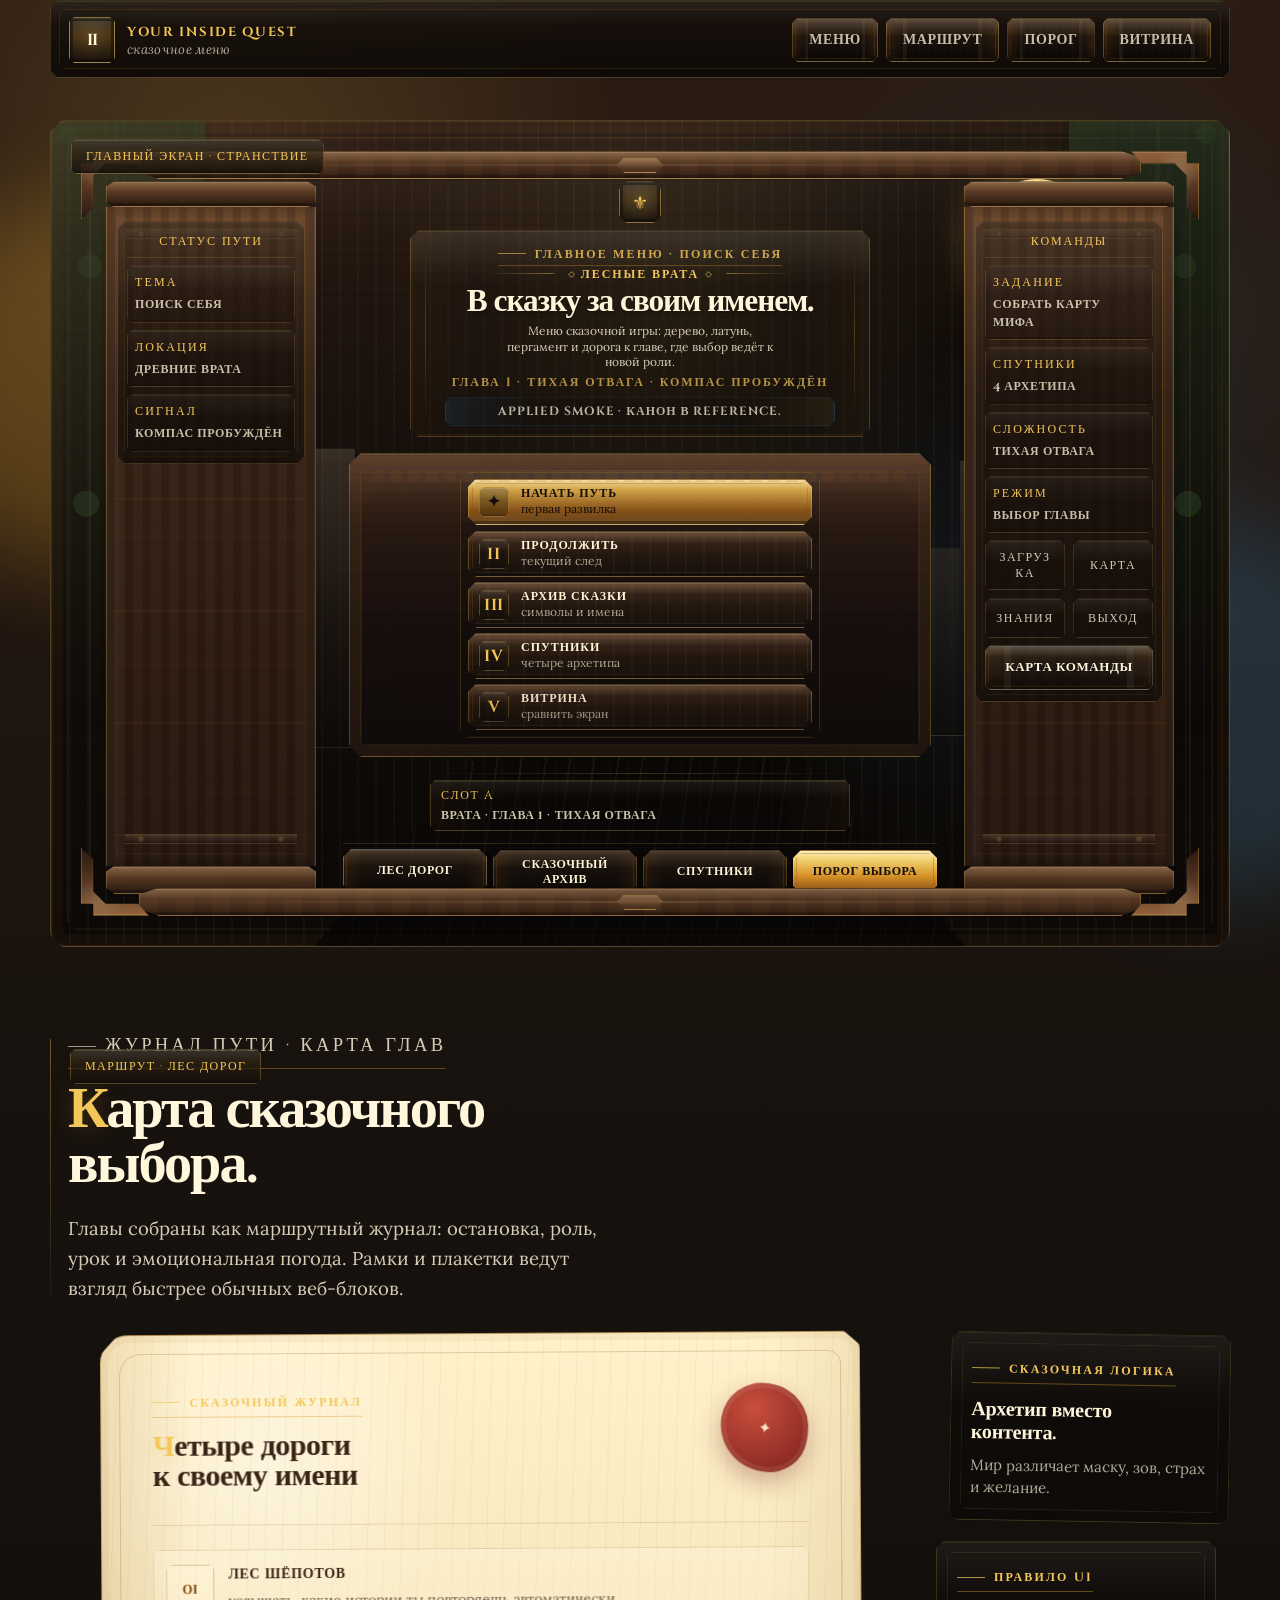
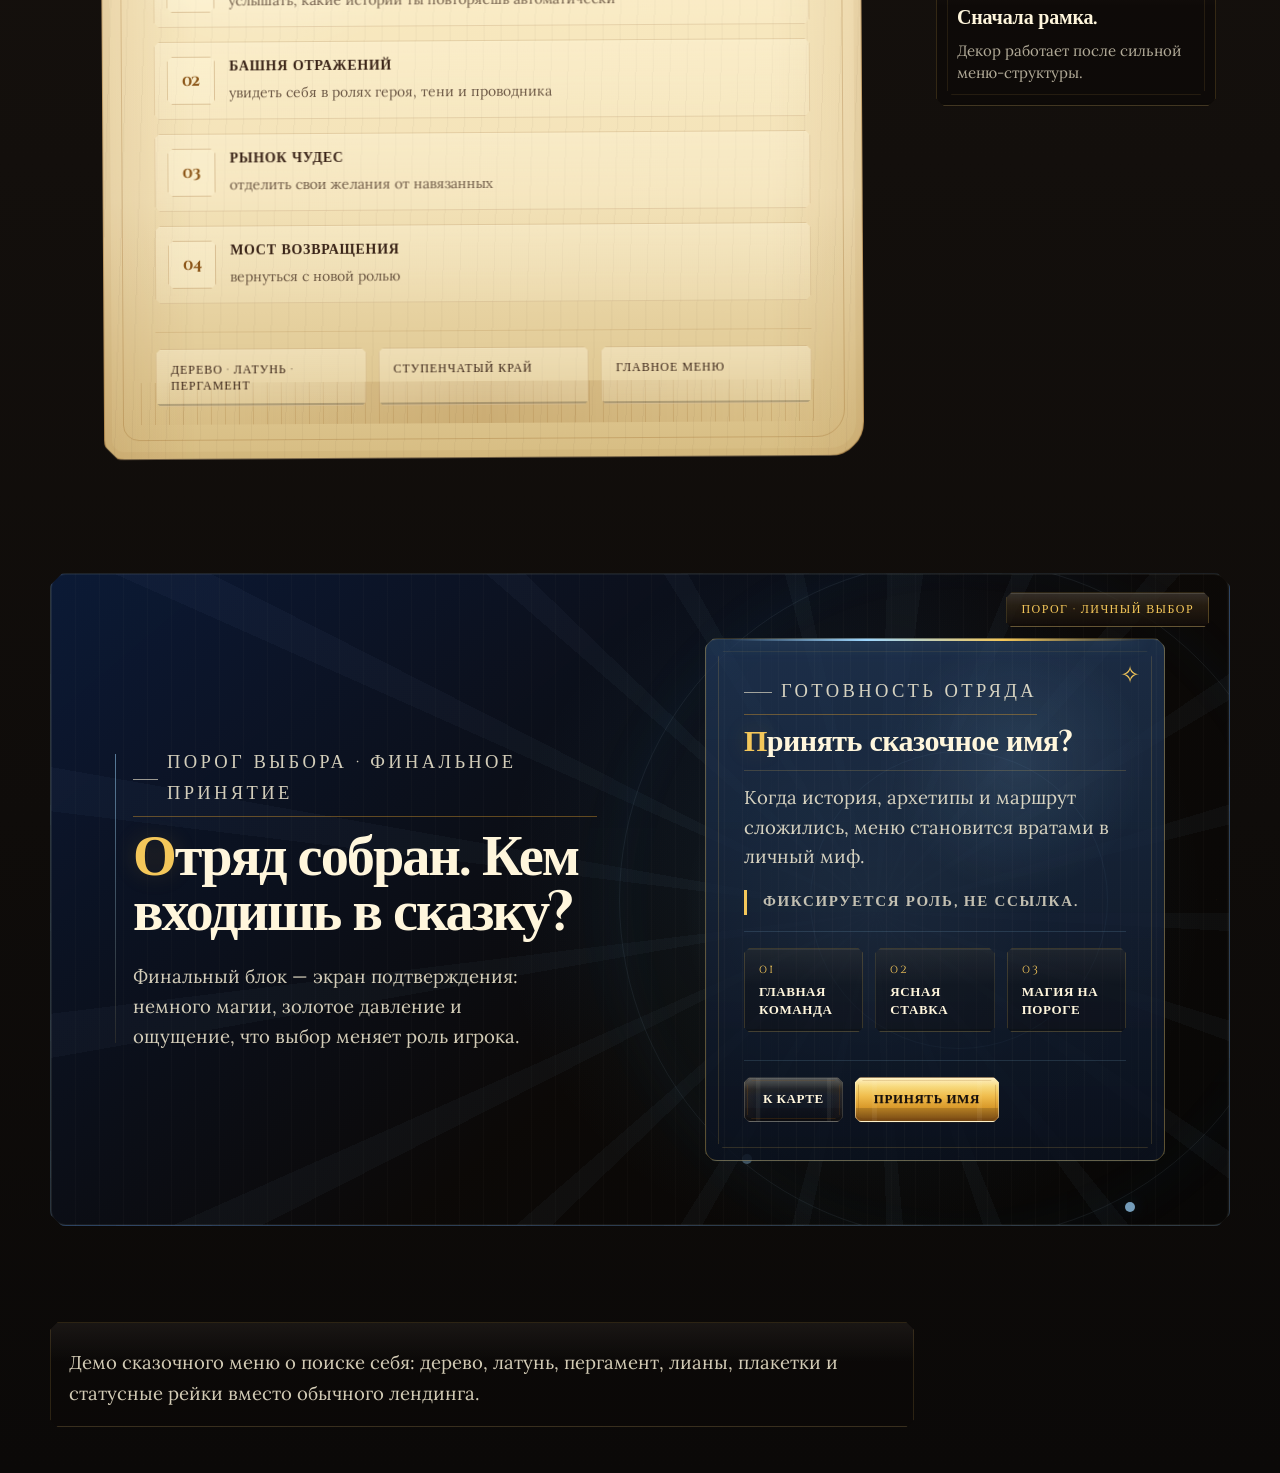
==== commit 91cb02c1: "Normalize YIQ mirrored self-link label" ====
--- a/index.html
+++ b/index.html
@@ -35,7 +35,7 @@
         <a href="#menu-shell">Меню</a>
         <a href="#trail-log">Маршрут</a>
         <a href="#final-threshold">Порог</a>
-        <a href="./fairy-journeys.html">Mirror</a>
+        <a href="./fairy-journeys.html">Витрина</a>
       </nav>
     </header>
 
@@ -146,7 +146,7 @@
                     <a class="game-menu-button utility" href="./fairy-journeys.html">
                       <span class="game-menu-glyph">V</span>
                       <span>
-                        <strong>Mirror</strong>
+                        <strong>Витрина</strong>
                         <small>сравнить экран</small>
                       </span>
                     </a>
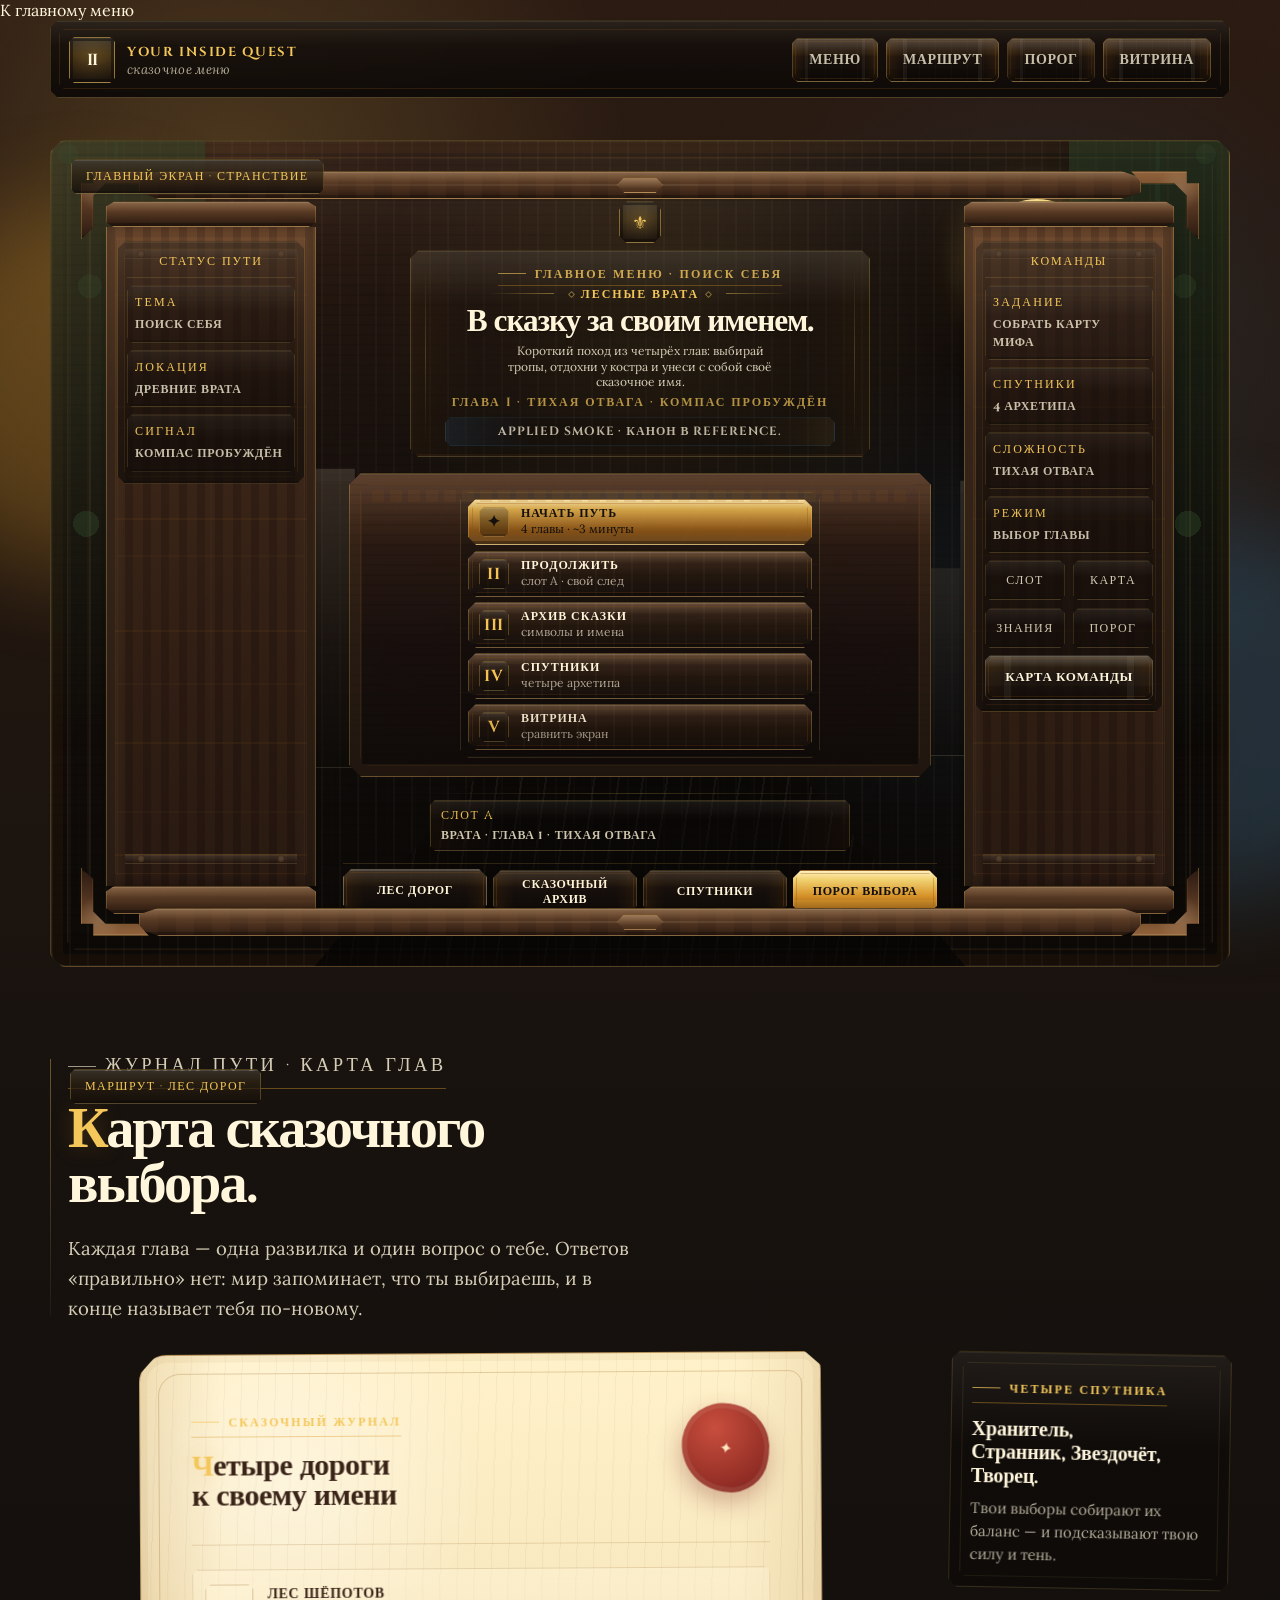
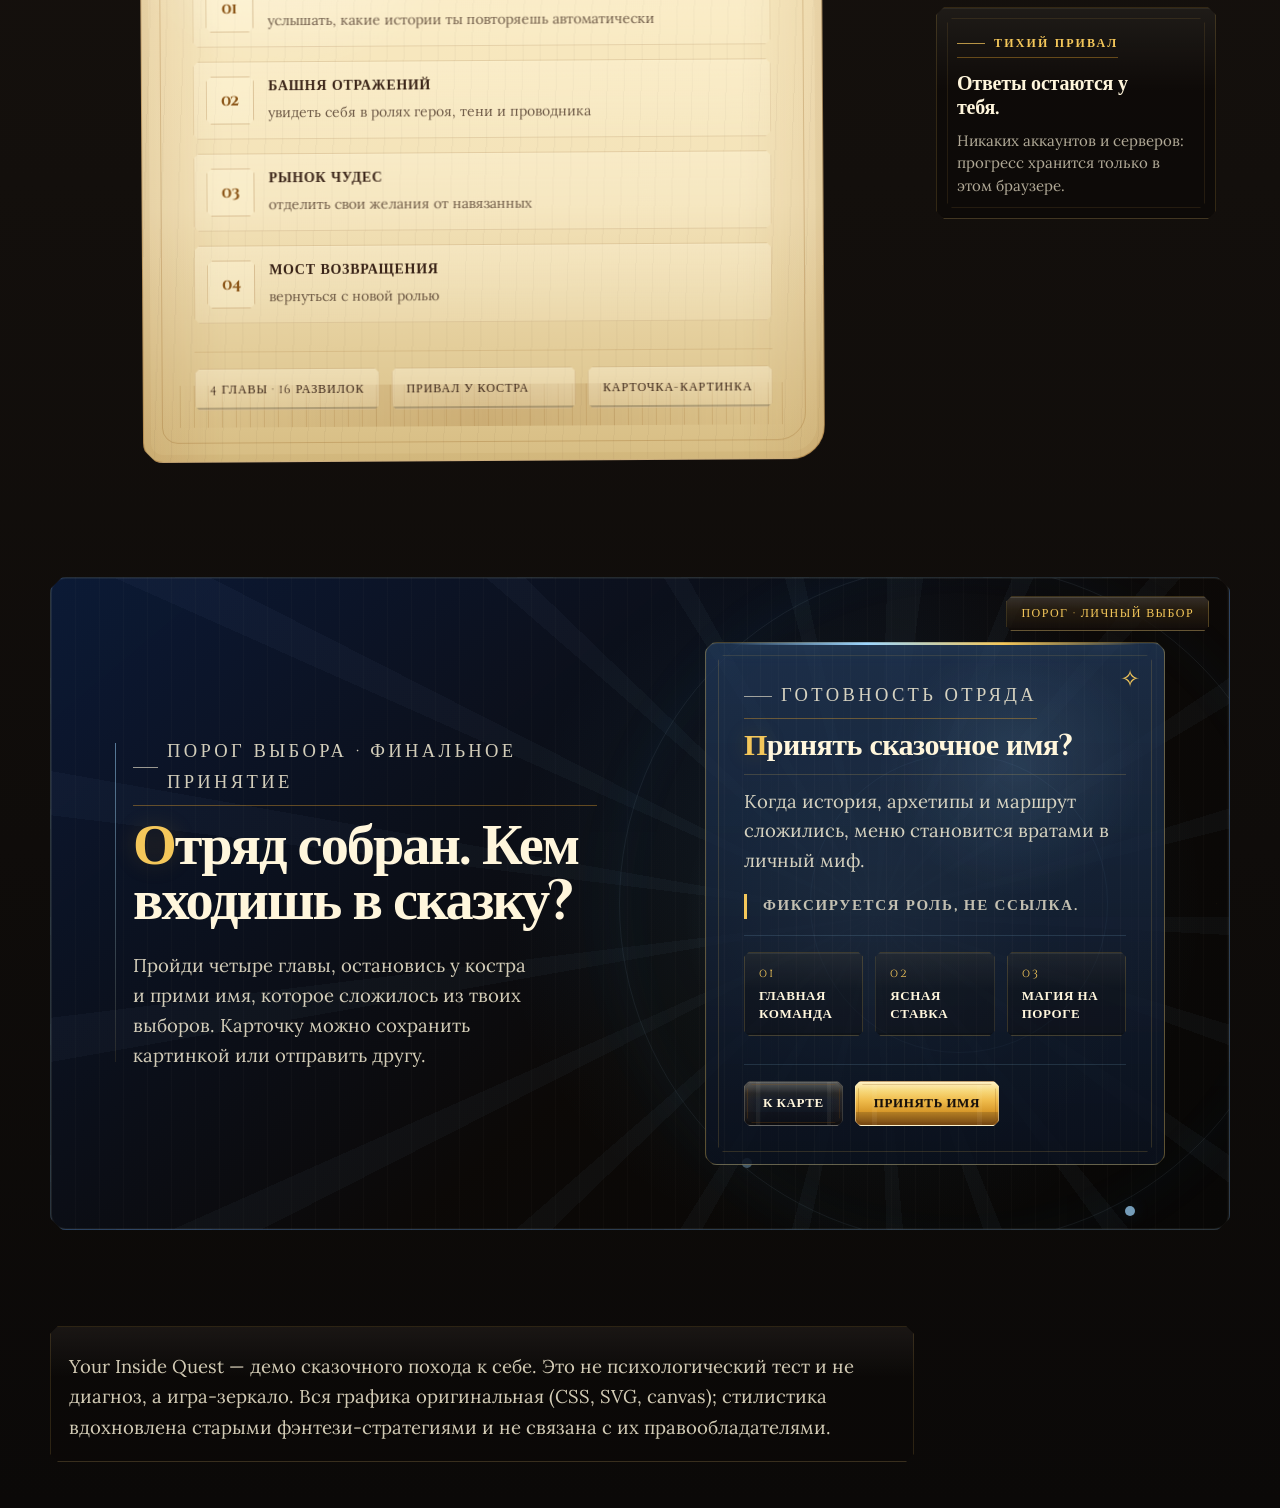
==== commit fc7248e9: "Wire journey into menu, add skip link, OG/meta tags and product-facing copy Co-Authored-By: Claude O" ====
--- a/index.html
+++ b/index.html
@@ -6,8 +6,23 @@
     <title>Your Inside Quest · Сказочные странствия</title>
     <meta
       name="description"
-      content="HOMM2-inspired menu-first demo about self-discovery through compact fairy-tale commands and chapter routes."
+      content="Сказочный поход к себе: четыре главы, привал у костра и карточка с твоим сказочным именем. Меню в духе старых фэнтези-стратегий."
     />
+    <meta name="theme-color" content="#17100c" />
+    <meta name="color-scheme" content="dark" />
+    <link rel="canonical" href="https://sdv-g-deploy.github.io/YourInsideQuest/" />
+    <link rel="icon" href="./assets/favicon.svg" type="image/svg+xml" />
+    <meta property="og:type" content="website" />
+    <meta property="og:locale" content="ru_RU" />
+    <meta property="og:site_name" content="Your Inside Quest" />
+    <meta property="og:title" content="Your Inside Quest · Сказочные странствия" />
+    <meta property="og:description" content="Четыре главы, привал у костра и карточка с твоим сказочным именем. Около трёх минут." />
+    <meta property="og:url" content="https://sdv-g-deploy.github.io/YourInsideQuest/" />
+    <meta property="og:image" content="https://sdv-g-deploy.github.io/YourInsideQuest/assets/og-image.png" />
+    <meta property="og:image:width" content="1200" />
+    <meta property="og:image:height" content="630" />
+    <meta property="og:image:alt" content="Латунная рамка с названием Your Inside Quest и четырьмя путями похода" />
+    <meta name="twitter:card" content="summary_large_image" />
     <link rel="preconnect" href="https://fonts.googleapis.com" />
     <link rel="preconnect" href="https://fonts.gstatic.com" crossorigin />
     <link
@@ -18,10 +33,12 @@
     <link rel="stylesheet" href="./css/components.css" />
     <link rel="stylesheet" href="./css/scenes.css" />
     <link rel="stylesheet" href="./css/fairy-journeys.css" />
+    <link rel="stylesheet" href="./css/journey.css" />
   </head>
   <body>
-    <div class="ambient ambient-gold"></div>
-    <div class="ambient ambient-mana"></div>
+    <a class="skip-link" href="#fairy-menu-title">К главному меню</a>
+    <div class="ambient ambient-gold" aria-hidden="true"></div>
+    <div class="ambient ambient-mana" aria-hidden="true"></div>
 
     <header class="site-header" aria-label="Сказочное меню">
       <a class="brand-mark" href="#menu-shell" aria-label="К главному меню">
@@ -100,9 +117,9 @@
                     <strong>Лесные врата</strong>
                     <span></span>
                   </div>
-                  <h1 id="fairy-menu-title">В сказку за своим именем.</h1>
+                  <h1 id="fairy-menu-title" tabindex="-1">В сказку за своим именем.</h1>
                   <p class="lead">
-                    Меню сказочной игры: дерево, латунь, пергамент и дорога к главе, где выбор ведёт к новой роли.
+                    Короткий поход из четырёх глав: выбирай тропы, отдохни у костра и унеси с собой своё сказочное имя.
                   </p>
                   <p class="plaque-inscription">глава I · тихая отвага · компас пробуждён</p>
                   <p class="applied-boundary-strip">
@@ -115,18 +132,18 @@
                 <div class="menu-plate-shadow" aria-hidden="true"></div>
                 <div class="menu-plate-body">
                   <div class="game-menu-stack" role="navigation" aria-label="Главные игровые команды">
-                    <a class="game-menu-button primary" href="#final-threshold">
+                    <a class="game-menu-button primary" href="#journey" data-journey="start">
                       <span class="game-menu-glyph">✦</span>
                       <span>
                         <strong>Начать путь</strong>
-                        <small>первая развилка</small>
-                      </span>
-                    </a>
-                    <a class="game-menu-button" href="#trail-log">
+                        <small>4 главы · ~3 минуты</small>
+                      </span>
+                    </a>
+                    <a class="game-menu-button" href="#journey" data-journey="resume">
                       <span class="game-menu-glyph">II</span>
                       <span>
                         <strong>Продолжить</strong>
-                        <small>текущий след</small>
+                        <small>слот A · свой след</small>
                       </span>
                     </a>
                     <a class="game-menu-button" href="#story-dossier">
@@ -211,12 +228,12 @@
                     <strong>выбор главы</strong>
                   </div>
                   <div class="mini-command-grid" aria-label="Быстрые команды">
-                    <button type="button" class="mini-command">загрузка</button>
-                    <button type="button" class="mini-command">карта</button>
-                    <button type="button" class="mini-command">знания</button>
-                    <button type="button" class="mini-command">выход</button>
-                  </div>
-                  <button type="button" class="btn btn-quiet rail-button">Карта команды</button>
+                    <button type="button" class="mini-command" data-journey="resume">слот</button>
+                    <button type="button" class="mini-command" data-scroll="#trail-log">карта</button>
+                    <button type="button" class="mini-command" data-scroll="#story-dossier">знания</button>
+                    <button type="button" class="mini-command" data-scroll="#final-threshold">порог</button>
+                  </div>
+                  <button type="button" class="btn btn-quiet rail-button" data-scroll="#trail-log">Карта команды</button>
                 </div>
               </div>
               <div class="column-foot" aria-hidden="true"></div>
@@ -231,8 +248,8 @@
           <p class="eyebrow">журнал пути · карта глав</p>
           <h2 id="trail-log-title">Карта сказочного выбора.</h2>
           <p>
-            Главы собраны как маршрутный журнал: остановка, роль, урок и эмоциональная погода.
-            Рамки и плакетки ведут взгляд быстрее обычных веб-блоков.
+            Каждая глава — одна развилка и один вопрос о тебе. Ответов «правильно» нет:
+            мир запоминает, что ты выбираешь, и в конце называет тебя по-новому.
           </p>
         </div>
 
@@ -277,23 +294,23 @@
               </div>
             </div>
 
-            <div class="dossier-ledger-strip" aria-label="Сигналы карты">
-              <span>дерево · латунь · пергамент</span>
-              <span>ступенчатый край</span>
-              <span>главное меню</span>
+            <div class="dossier-ledger-strip" aria-label="Что ждёт в походе">
+              <span>4 главы · 16 развилок</span>
+              <span>привал у костра</span>
+              <span>карточка-картинка</span>
             </div>
           </article>
 
           <aside class="story-panel">
             <div class="note-card high-note">
-              <p class="archive-label">Сказочная логика</p>
-              <strong>Архетип вместо контента.</strong>
-              <span>Мир различает маску, зов, страх и желание.</span>
+              <p class="archive-label">Четыре спутника</p>
+              <strong>Хранитель, Странник, Звездочёт, Творец.</strong>
+              <span>Твои выборы собирают их баланс — и подсказывают твою силу и тень.</span>
             </div>
             <div class="note-card low-note">
-              <p class="archive-label">Правило UI</p>
-              <strong>Сначала рамка.</strong>
-              <span>Декор работает после сильной меню-структуры.</span>
+              <p class="archive-label">Тихий привал</p>
+              <strong>Ответы остаются у тебя.</strong>
+              <span>Никаких аккаунтов и серверов: прогресс хранится только в этом браузере.</span>
             </div>
           </aside>
         </div>
@@ -310,8 +327,8 @@
             <p class="eyebrow">порог выбора · финальное принятие</p>
             <h2 id="threshold-title">Отряд собран. Кем входишь в сказку?</h2>
             <p>
-              Финальный блок — экран подтверждения: немного магии, золотое давление
-              и ощущение, что выбор меняет роль игрока.
+              Пройди четыре главы, остановись у костра и прими имя, которое сложилось
+              из твоих выборов. Карточку можно сохранить картинкой или отправить другу.
             </p>
           </div>
 
@@ -341,8 +358,8 @@
             </div>
 
             <div class="ceremony-actions">
-              <button type="button" class="btn btn-quiet">К карте</button>
-              <button type="button" class="btn btn-ceremonial">Принять имя</button>
+              <button type="button" class="btn btn-quiet" data-scroll="#trail-log">К карте</button>
+              <button type="button" class="btn btn-ceremonial" data-journey="start">Принять имя</button>
             </div>
           </div>
         </div>
@@ -351,11 +368,13 @@
 
     <footer class="board-footer">
       <p>
-        Демо сказочного меню о поиске себя: дерево, латунь, пергамент,
-        лианы, плакетки и статусные рейки вместо обычного лендинга.
+        Your Inside Quest — демо сказочного похода к себе. Это не психологический тест
+        и не диагноз, а игра-зеркало. Вся графика оригинальная (CSS, SVG, canvas);
+        стилистика вдохновлена старыми фэнтези-стратегиями и не связана с их правообладателями.
       </p>
     </footer>
 
-    <script src="./script.js"></script>
+    <script src="./script.js" defer></script>
+    <script src="./js/journey.js" defer></script>
   </body>
 </html>
--- a/css/fairy-journeys.css
+++ b/css/fairy-journeys.css
@@ -1888,6 +1888,149 @@
   }
 }
 
+/* Micro-pass: smooth the 920px boundary. The layout is intentionally stacked
+   below desktop, but tablet/small-desktop should still read as a compact menu
+   instead of a long inventory column. */
+@media (min-width: 561px) and (max-width: 920px) {
+  .homm2-main-menu-stage {
+    padding: 18px;
+  }
+
+  .homm2-main-menu-stage .menu-frame-shell {
+    gap: 14px;
+    padding-top: 40px;
+  }
+
+  .homm2-main-menu-stage .menu-center-mount {
+    max-width: 680px;
+    gap: 10px;
+  }
+
+  .homm2-main-menu-stage .center-top-cartouche {
+    gap: 7px;
+  }
+
+  .homm2-main-menu-stage .menu-crest {
+    width: 42px;
+    height: 42px;
+    font-size: 18px;
+  }
+
+  .homm2-main-menu-stage .menu-title-cartouche {
+    width: min(100%, 480px);
+    padding: 8px 14px 11px;
+  }
+
+  .homm2-main-menu-stage .menu-title-cartouche h1 {
+    max-width: 15ch;
+    margin-bottom: 5px;
+    font-size: clamp(30px, 5vw, 38px);
+    line-height: 1;
+  }
+
+  .homm2-main-menu-stage .menu-title-cartouche .lead {
+    font-size: 13px;
+    line-height: 1.34;
+  }
+
+  .homm2-main-menu-stage .plaque-ribbon {
+    margin-bottom: 3px;
+  }
+
+  .homm2-main-menu-stage .applied-boundary-strip {
+    margin-top: 6px;
+    padding-block: 4px;
+  }
+
+  .homm2-main-menu-stage .menu-plate-shell {
+    padding: 5px;
+  }
+
+  .homm2-main-menu-stage .menu-plate-body {
+    padding: 14px;
+  }
+
+  .homm2-main-menu-stage .game-menu-stack {
+    width: min(100%, 372px);
+    gap: 6px;
+    padding: 7px;
+  }
+
+  .homm2-main-menu-stage .game-menu-button {
+    grid-template-columns: 34px minmax(0, 1fr);
+    min-height: 54px;
+    padding: 8px 11px;
+  }
+
+  .homm2-main-menu-stage .game-menu-button.utility {
+    min-height: 50px;
+  }
+
+  .homm2-main-menu-stage .game-menu-glyph {
+    width: 34px;
+    height: 34px;
+  }
+
+  .homm2-main-menu-stage .menu-plaques {
+    grid-template-columns: repeat(2, minmax(0, 1fr));
+    gap: 7px;
+    width: min(100%, 640px);
+    margin-top: 8px;
+    padding-top: 8px;
+  }
+
+  .homm2-main-menu-stage .menu-plaque {
+    grid-template-columns: 30px minmax(0, 1fr);
+    column-gap: 8px;
+    padding: 8px 9px;
+  }
+
+  .homm2-main-menu-stage .plaque-index {
+    width: 30px;
+    height: 30px;
+    font-size: 12px;
+  }
+
+  .homm2-main-menu-stage .menu-plaque small {
+    display: none;
+  }
+
+  .homm2-main-menu-stage .status-rail {
+    display: grid;
+    grid-template-columns: repeat(3, minmax(0, 1fr));
+    gap: 7px;
+    padding: 10px 9px;
+  }
+
+  .homm2-main-menu-stage .status-rail-head {
+    grid-column: 1 / -1;
+    padding-bottom: 7px;
+  }
+
+  .homm2-main-menu-stage .status-box {
+    padding: 8px;
+  }
+
+  .homm2-main-menu-stage .side-column-right {
+    display: none;
+  }
+}
+
+@media (min-width: 840px) and (max-width: 920px) {
+  .homm2-main-menu-stage .menu-plaques {
+    grid-template-columns: repeat(4, minmax(0, 1fr));
+  }
+
+  .homm2-main-menu-stage .menu-plaque {
+    grid-template-columns: 1fr;
+    text-align: center;
+  }
+
+  .homm2-main-menu-stage .plaque-index {
+    display: none;
+  }
+}
+
 @media (max-width: 560px) {
   .fairy-board,
   .fairy-menu-scene,
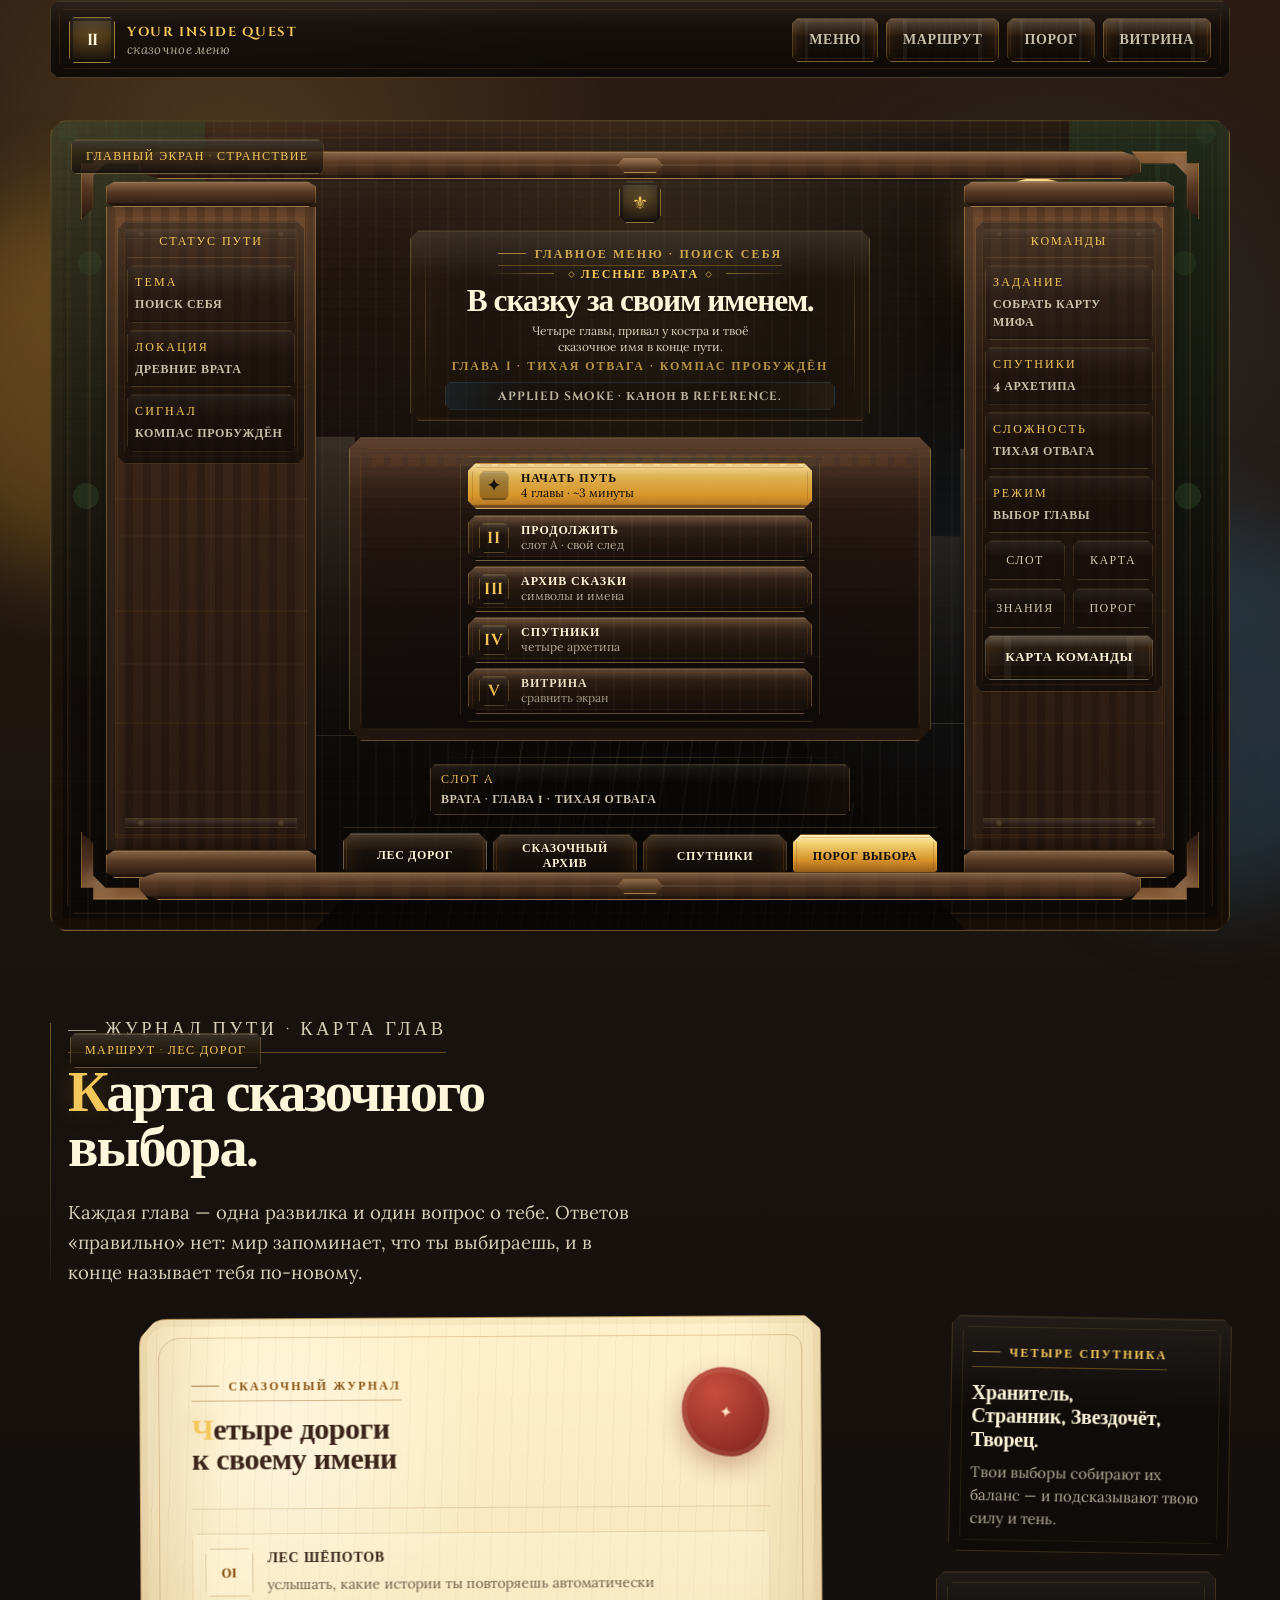
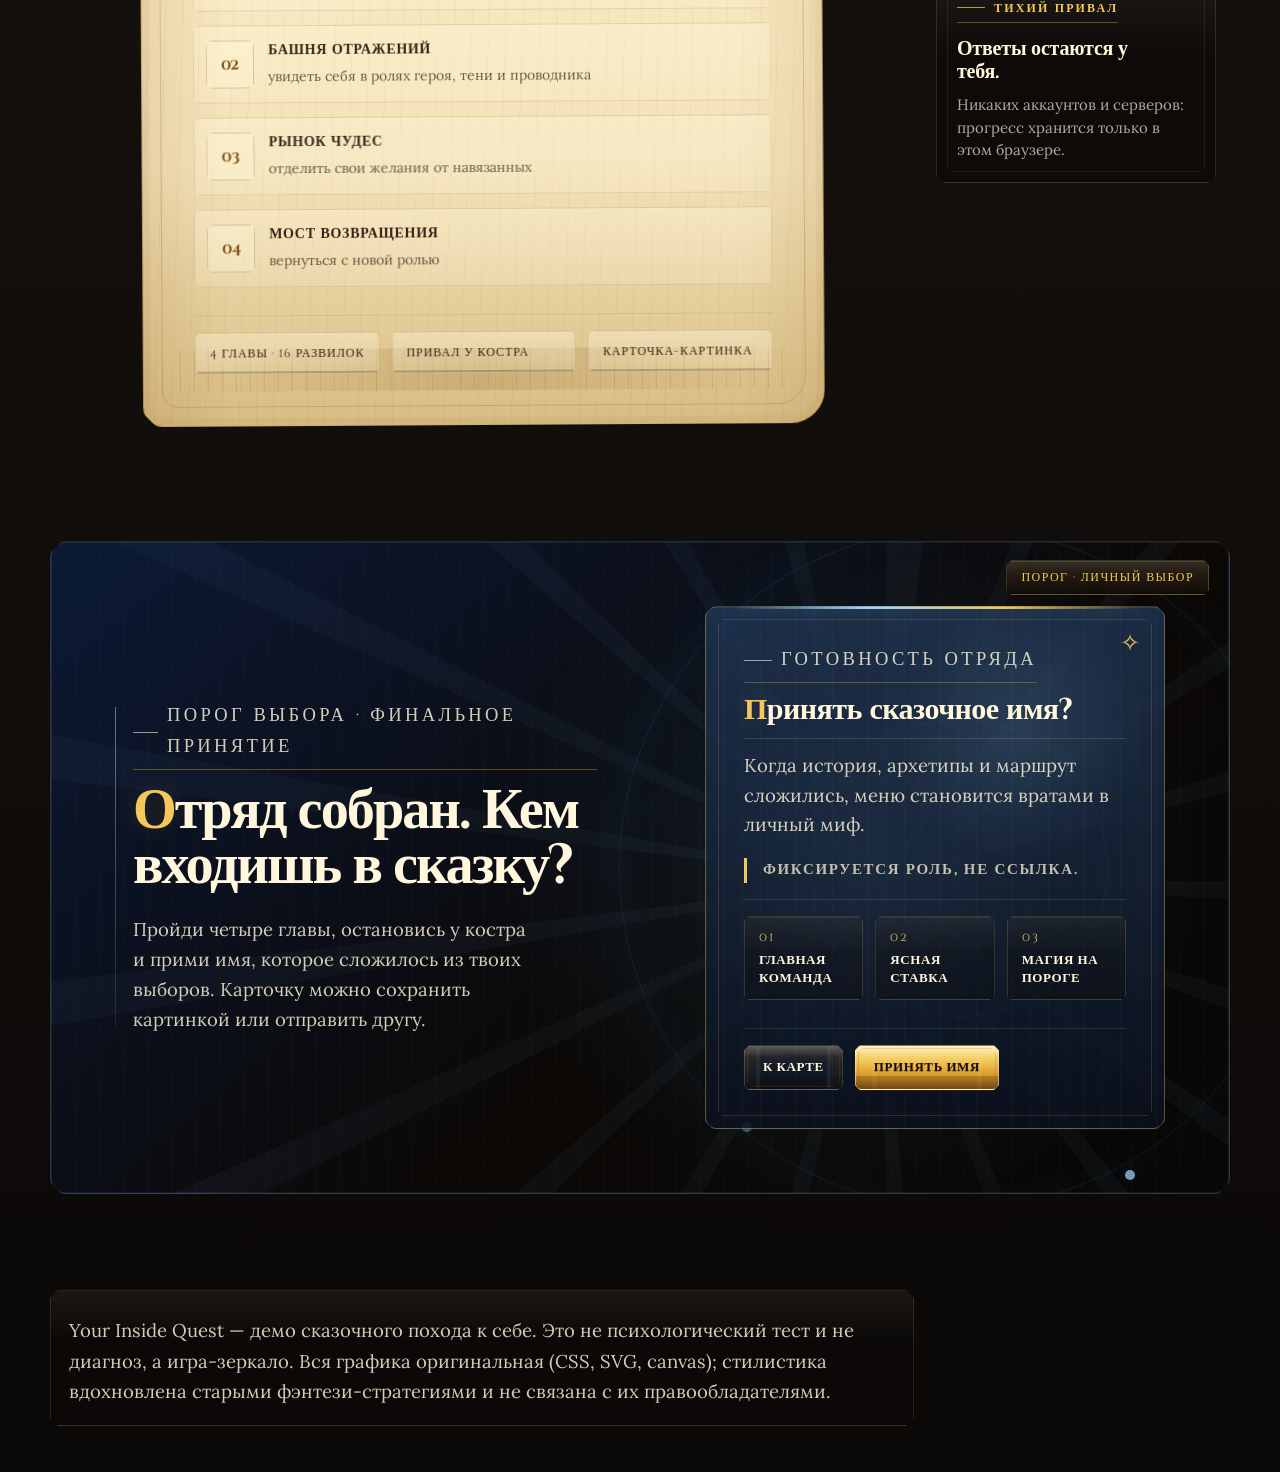
==== commit 4e303ce3: "Accessibility pass: contrast fixes, visible focus on bevelled controls, hide decorative glyphs Co-Au" ====
--- a/index.html
+++ b/index.html
@@ -119,7 +119,7 @@
                   </div>
                   <h1 id="fairy-menu-title" tabindex="-1">В сказку за своим именем.</h1>
                   <p class="lead">
-                    Короткий поход из четырёх глав: выбирай тропы, отдохни у костра и унеси с собой своё сказочное имя.
+                    Четыре главы, привал у костра и твоё сказочное имя в конце пути.
                   </p>
                   <p class="plaque-inscription">глава I · тихая отвага · компас пробуждён</p>
                   <p class="applied-boundary-strip">
@@ -133,35 +133,35 @@
                 <div class="menu-plate-body">
                   <div class="game-menu-stack" role="navigation" aria-label="Главные игровые команды">
                     <a class="game-menu-button primary" href="#journey" data-journey="start">
-                      <span class="game-menu-glyph">✦</span>
+                      <span class="game-menu-glyph" aria-hidden="true">✦</span>
                       <span>
                         <strong>Начать путь</strong>
                         <small>4 главы · ~3 минуты</small>
                       </span>
                     </a>
                     <a class="game-menu-button" href="#journey" data-journey="resume">
-                      <span class="game-menu-glyph">II</span>
+                      <span class="game-menu-glyph" aria-hidden="true">II</span>
                       <span>
                         <strong>Продолжить</strong>
                         <small>слот A · свой след</small>
                       </span>
                     </a>
                     <a class="game-menu-button" href="#story-dossier">
-                      <span class="game-menu-glyph">III</span>
+                      <span class="game-menu-glyph" aria-hidden="true">III</span>
                       <span>
                         <strong>Архив сказки</strong>
                         <small>символы и имена</small>
                       </span>
                     </a>
                     <a class="game-menu-button" href="#command-rail">
-                      <span class="game-menu-glyph">IV</span>
+                      <span class="game-menu-glyph" aria-hidden="true">IV</span>
                       <span>
                         <strong>Спутники</strong>
                         <small>четыре архетипа</small>
                       </span>
                     </a>
                     <a class="game-menu-button utility" href="./fairy-journeys.html">
-                      <span class="game-menu-glyph">V</span>
+                      <span class="game-menu-glyph" aria-hidden="true">V</span>
                       <span>
                         <strong>Витрина</strong>
                         <small>сравнить экран</small>
@@ -179,22 +179,22 @@
 
                 <div class="menu-plaques" role="navigation" aria-label="Основные разделы путешествия">
                   <a class="menu-plaque active" href="#trail-log">
-                    <span class="plaque-index">I</span>
+                    <span class="plaque-index" aria-hidden="true">I</span>
                     <strong>Лес дорог</strong>
                     <small>первый след</small>
                   </a>
                   <a class="menu-plaque" href="#story-dossier">
-                    <span class="plaque-index">II</span>
+                    <span class="plaque-index" aria-hidden="true">II</span>
                     <strong>Сказочный архив</strong>
                     <small>символы и имена</small>
                   </a>
                   <a class="menu-plaque" href="#command-rail">
-                    <span class="plaque-index">III</span>
+                    <span class="plaque-index" aria-hidden="true">III</span>
                     <strong>Спутники</strong>
                     <small>4 архетипа</small>
                   </a>
                   <a class="menu-plaque ceremonial" href="#final-threshold">
-                    <span class="plaque-index">IV</span>
+                    <span class="plaque-index" aria-hidden="true">IV</span>
                     <strong>Порог выбора</strong>
                     <small>переход</small>
                   </a>
--- a/css/fairy-journeys.css
+++ b/css/fairy-journeys.css
@@ -409,7 +409,7 @@
 
 .game-menu-button.primary {
   background:
-    linear-gradient(180deg, #fff0c2 0%, #f4d37c 18%, rgb(var(--gold-500)) 54%, rgb(var(--gold-700)) 100%),
+    linear-gradient(180deg, #fff0c2 0%, #f4d37c 18%, rgb(var(--gold-500)) 62%, #b97a22 100%),
     linear-gradient(90deg, rgb(var(--parchment-50) / 0.22), transparent 18%, transparent 82%, rgb(var(--gold-700) / 0.18));
 }
 
@@ -1437,7 +1437,7 @@
 
 .homm2-main-menu-stage .game-menu-button.primary {
   background:
-    linear-gradient(180deg, #f4dca4 0%, #d4a84b 22%, rgb(var(--gold-700)) 70%, #6f4b23 100%),
+    linear-gradient(180deg, #f4dca4 0%, #e0b453 30%, rgb(var(--gold-500)) 72%, #b4782a 100%),
     linear-gradient(90deg, rgb(var(--parchment-50) / 0.16), transparent 18%, transparent 82%, rgb(var(--gold-700) / 0.16));
 }
 
--- a/css/journey.css
+++ b/css/journey.css
@@ -0,0 +1,443 @@
+/* Playable journey dialog, result card and demo-level a11y helpers.
+   Page-local layer for YourInsideQuest; reuses tokens + .btn/.parchment-object. */
+
+.visually-hidden {
+  position: absolute !important;
+  width: 1px; height: 1px;
+  margin: -1px; padding: 0;
+  overflow: hidden;
+  clip: rect(0 0 0 0);
+  white-space: nowrap;
+  border: 0;
+}
+
+/* Skip link */
+.skip-link {
+  position: fixed;
+  left: 12px;
+  top: 10px;
+  z-index: 1000;
+  padding: 10px 16px;
+  font-family: var(--font-display);
+  font-weight: 700;
+  font-size: 14px;
+  color: var(--ink-on-gold);
+  background: rgb(var(--gold-300));
+  border: 2px solid rgb(var(--ink-900));
+  transform: translateY(-160%);
+  transition: transform var(--duration-base) var(--ease-out);
+}
+.skip-link:focus { transform: none; }
+
+/* clip-path on bevelled controls clips the global outline ring;
+   draw the focus ring inside the shape instead. */
+.btn:focus-visible,
+.game-menu-button:focus-visible,
+.menu-plaque:focus-visible,
+.mini-command:focus-visible,
+.journey-choice:focus-visible {
+  outline: none;
+  box-shadow:
+    inset 0 0 0 3px var(--ring-focus),
+    inset 0 0 0 6px rgb(var(--ink-950) / 0.7),
+    0 0 0 4px var(--ring-focus-halo);
+}
+
+html.journey-open { overflow: hidden; }
+
+/* Contrast: gold labels on parchment need the deep gold tone (≥4.5:1). */
+.parchment-object .archive-label { color: rgb(var(--gold-700)); border-color: rgb(var(--gold-700) / 0.4); }
+
+/* ---------------------------------------------------------------- dialog */
+.journey-dialog {
+  width: min(720px, calc(100vw - 20px));
+  max-height: calc(100dvh - 20px);
+  margin: auto;
+  padding: 0;
+  color: var(--ink-on-night);
+  background: transparent;
+  border: 0;
+  overflow: visible;
+}
+.journey-dialog::backdrop {
+  background:
+    radial-gradient(circle at 50% 30%, rgb(var(--mana-400) / 0.16), transparent 32rem),
+    rgb(var(--ink-950) / 0.82);
+  backdrop-filter: blur(3px);
+}
+.journey-dialog[open] { animation: journey-rise var(--duration-ceremonial) var(--ease-out); }
+@keyframes journey-rise {
+  from { opacity: 0; transform: translateY(18px) scale(0.98); }
+  to   { opacity: 1; transform: none; }
+}
+
+.journey-frame {
+  position: relative;
+  max-height: calc(100dvh - 20px);
+  overflow-y: auto;
+  overscroll-behavior: contain;
+  padding: 18px clamp(16px, 4vw, 34px) 26px;
+  background:
+    repeating-linear-gradient(90deg, rgb(var(--gold-300) / 0.035) 0 2px, transparent 2px 22px),
+    linear-gradient(180deg, #3a2418 0%, #22160f 38%, #140e0a 100%);
+  border: 3px solid rgb(var(--gold-700));
+  box-shadow:
+    inset 0 0 0 2px rgb(var(--ink-950)),
+    inset 0 0 0 4px rgb(var(--gold-300) / 0.55),
+    inset 0 0 40px rgb(var(--ink-950) / 0.7),
+    var(--shadow-ceremonial);
+  scrollbar-color: rgb(var(--gold-700)) transparent;
+}
+
+.journey-corner {
+  position: absolute;
+  width: 22px; height: 22px;
+  background:
+    linear-gradient(rgb(var(--gold-300)), rgb(var(--gold-300))) center / 8px 8px no-repeat,
+    rgb(var(--ink-700));
+  border: 3px solid rgb(var(--gold-500));
+  pointer-events: none;
+}
+.jc-tl { left: 4px; top: 4px; }
+.jc-tr { right: 4px; top: 4px; }
+.jc-bl { left: 4px; bottom: 4px; }
+.jc-br { right: 4px; bottom: 4px; }
+
+.journey-top {
+  display: flex;
+  justify-content: space-between;
+  align-items: center;
+  gap: 12px;
+  margin: 6px 14px 14px;
+}
+.journey-plaque {
+  font-family: var(--font-display);
+  font-size: 13px;
+  font-weight: 700;
+  letter-spacing: var(--tracking-wider);
+  text-transform: uppercase;
+  color: rgb(var(--gold-300));
+  padding: 6px 12px;
+  border: 1px solid rgb(var(--gold-300) / 0.45);
+  background: rgb(var(--ink-950) / 0.5);
+}
+.journey-close {
+  min-width: var(--tap-target-min);
+  min-height: var(--tap-target-min);
+  font-size: 18px;
+  color: var(--ink-on-night);
+  background: rgb(var(--ink-950) / 0.55);
+  border: 1px solid rgb(var(--gold-300) / 0.4);
+  cursor: pointer;
+}
+.journey-close:hover { border-color: rgb(var(--gold-300)); color: rgb(var(--gold-300)); }
+
+/* progress */
+.journey-progress {
+  list-style: none;
+  display: grid;
+  grid-template-columns: repeat(6, minmax(0, 1fr));
+  gap: 4px;
+  margin: 0 0 18px;
+  padding: 0;
+  counter-reset: none;
+}
+.jp-node {
+  display: grid;
+  justify-items: center;
+  gap: 4px;
+  min-width: 0;
+  text-align: center;
+  position: relative;
+}
+.jp-node:not(:last-child)::after {
+  content: "";
+  position: absolute;
+  top: 15px;
+  left: calc(50% + 18px);
+  right: calc(-50% + 18px);
+  height: 2px;
+  background: rgb(var(--gold-700) / 0.6);
+}
+.jp-node.is-done:not(:last-child)::after { background: rgb(var(--gold-300)); }
+.jp-mark {
+  width: 32px; height: 32px;
+  display: grid; place-items: center;
+  font-family: var(--font-display);
+  font-weight: 700;
+  font-size: 13px;
+  color: var(--ink-on-night-mute);
+  background: rgb(var(--ink-950) / 0.6);
+  border: 2px solid rgb(var(--gold-700));
+  clip-path: var(--shape-bevel-sm);
+  line-height: 1;
+  font-variant-numeric: lining-nums;
+}
+.jp-node.is-done .jp-mark { color: var(--ink-on-gold); background: rgb(var(--gold-500)); border-color: rgb(var(--gold-300)); }
+.jp-node.is-current .jp-mark { color: rgb(var(--gold-300)); border-color: rgb(var(--gold-300)); box-shadow: 0 0 14px rgb(var(--gold-300) / 0.45); }
+.jp-label {
+  font-size: 12px;
+  line-height: 1.2;
+  color: var(--ink-on-night-mute);
+  overflow-wrap: anywhere;
+}
+.jp-node.is-current .jp-label { color: var(--ink-on-night); }
+
+.journey-body.is-entering { animation: journey-fade var(--duration-ceremonial) var(--ease-out); }
+@keyframes journey-fade { from { opacity: 0; transform: translateY(8px); } to { opacity: 1; transform: none; } }
+
+.journey-vignette {
+  height: clamp(84px, 18vw, 130px);
+  margin: 0 0 16px;
+  overflow: hidden;
+  border: 2px solid rgb(var(--gold-700));
+  box-shadow: inset 0 0 0 1px rgb(var(--gold-300) / 0.3);
+  background: linear-gradient(180deg, #0b1b3a, #1a2a3e 70%, #2d1d14);
+}
+.journey-vignette svg { display: block; width: 100%; height: 100%; }
+
+.journey-eyebrow { margin-bottom: 8px; }
+.journey-heading {
+  margin: 0 0 10px;
+  font-family: var(--font-display);
+  font-size: clamp(26px, 4.4vw, 38px);
+  line-height: 1.08;
+  letter-spacing: -0.01em;
+  color: rgb(var(--gold-300));
+  text-shadow: 0 2px 0 rgb(var(--ink-950) / 0.6);
+}
+.journey-heading:focus,
+.journey-heading:focus-visible { outline: none; box-shadow: none; }
+.journey-prompt {
+  margin: 0 0 16px;
+  font-size: clamp(17px, 2.2vw, 19px);
+  line-height: 1.55;
+  color: var(--ink-on-night-soft);
+  max-width: 56ch;
+}
+
+.journey-choices { display: grid; gap: 10px; }
+.journey-choice {
+  display: grid;
+  grid-template-columns: 34px minmax(0, 1fr);
+  align-items: center;
+  gap: 12px;
+  min-height: 52px;
+  width: 100%;
+  padding: 10px 14px;
+  text-align: left;
+  font: 500 17px/1.35 var(--font-body);
+  color: var(--ink-on-night);
+  background:
+    linear-gradient(180deg, rgb(var(--parchment-50) / 0.1), rgb(var(--ink-950) / 0.25)),
+    rgb(var(--ink-800));
+  border: 1px solid rgb(var(--gold-300) / 0.28);
+  clip-path: var(--shape-bevel-sm);
+  cursor: pointer;
+  transition: background var(--duration-quick) var(--ease-out), border-color var(--duration-quick) var(--ease-out), transform var(--duration-quick) var(--ease-out);
+}
+.journey-choice:hover { border-color: rgb(var(--gold-300) / 0.7); transform: translateX(2px); }
+.journey-key {
+  display: grid; place-items: center;
+  width: 30px; height: 30px;
+  font-family: var(--font-display);
+  font-weight: 700;
+  font-size: 14px;
+  font-variant-numeric: lining-nums;
+  color: rgb(var(--gold-300));
+  border: 1px solid rgb(var(--gold-300) / 0.5);
+  background: rgb(var(--ink-950) / 0.6);
+}
+.journey-choice[aria-pressed="true"] {
+  color: var(--ink-on-gold);
+  background: linear-gradient(180deg, #fff0bf 0%, #f0bd4d 50%, rgb(var(--gold-500)) 100%);
+  border-color: rgb(var(--parchment-50) / 0.6);
+}
+.journey-choice[aria-pressed="true"] .journey-key {
+  color: rgb(var(--gold-300));
+  background: rgb(var(--ink-900));
+}
+
+.journey-echo {
+  min-height: 1.5em;
+  margin: 14px 0 0;
+  padding-left: 14px;
+  border-left: 3px solid rgb(var(--mana-400) / 0.7);
+  font-style: italic;
+  font-size: 16px;
+  line-height: 1.5;
+  color: rgb(var(--mana-200));
+  opacity: 0;
+  transition: opacity var(--duration-base) var(--ease-out);
+}
+.journey-echo.is-visible { opacity: 1; }
+.journey-hint { margin: 10px 0 0; font-size: 13px; color: var(--ink-on-night-mute); }
+@media (hover: none) { .journey-hint { display: none; } }
+
+.journey-actions {
+  display: flex;
+  flex-wrap: wrap;
+  justify-content: space-between;
+  gap: 10px;
+  margin-top: 20px;
+}
+.journey-actions .btn { flex: 1 1 140px; }
+.journey-actions-result .btn-ceremonial { flex-basis: 100%; }
+
+.journey-label {
+  display: block;
+  margin-bottom: 8px;
+  font-family: var(--font-display);
+  font-size: 13px;
+  font-weight: 700;
+  letter-spacing: var(--tracking-wide);
+  color: rgb(var(--gold-300));
+}
+.journey-note {
+  width: 100%;
+  min-height: 96px;
+  padding: 12px 14px;
+  font: 500 17px/1.5 var(--font-body);
+  color: var(--ink-on-parchment);
+  background: linear-gradient(180deg, #fff6dc, rgb(var(--parchment-100)));
+  border: 2px solid rgb(var(--gold-700));
+  resize: vertical;
+}
+.journey-note::placeholder { color: rgb(var(--ink-700) / 0.62); }
+.journey-note:focus-visible { outline: 3px solid var(--ring-focus); outline-offset: 2px; }
+.journey-note-meta {
+  display: flex;
+  justify-content: space-between;
+  gap: 12px;
+  margin-top: 6px;
+  font-size: 13px;
+  color: var(--ink-on-night-mute);
+}
+
+/* ----------------------------------------------------------- result card */
+.result-card.parchment-object {
+  min-height: 0;
+  max-width: none;
+  padding: clamp(24px, 5vw, 40px) clamp(20px, 5vw, 40px) clamp(28px, 5vw, 44px);
+  transform: none;
+  text-align: center;
+}
+.result-card.parchment-object::after { display: none; }
+.result-crest {
+  width: 78px; height: 78px;
+  margin: 0 auto 10px;
+  display: grid; place-items: center;
+  font-size: 36px;
+  color: rgb(var(--gold-300));
+  background: radial-gradient(circle at 40% 35%, rgb(var(--ink-700)), rgb(var(--ink-900)));
+  border: 5px solid rgb(var(--gold-500));
+  border-radius: 50%;
+  box-shadow: 0 0 0 2px rgb(var(--gold-700)), 0 8px 18px rgb(var(--ink-950) / 0.3);
+}
+.result-card .archive-label { margin-inline: auto; }
+.result-name {
+  margin: 0 0 12px;
+  font-family: var(--font-display);
+  font-size: clamp(28px, 5.6vw, 44px);
+  line-height: 1.05;
+  color: rgb(var(--ink-800));
+  text-wrap: balance;
+}
+.result-name:focus,
+.result-name:focus-visible { outline: none; box-shadow: none; }
+.result-name::first-letter { color: inherit; }
+.result-card .archive-label { color: rgb(var(--gold-700)); }
+.result-line {
+  margin: 0 auto 18px;
+  max-width: 44ch;
+  font-style: italic;
+  font-size: 18px;
+  line-height: 1.5;
+  color: rgb(var(--ink-700));
+}
+.result-facts {
+  display: grid;
+  gap: 8px;
+  margin: 0 0 16px;
+  text-align: left;
+}
+.result-facts > div {
+  display: grid;
+  grid-template-columns: 96px minmax(0, 1fr);
+  gap: 12px;
+  padding: 8px 0;
+  border-top: 1px solid rgb(var(--gold-700) / 0.25);
+}
+.result-facts dt {
+  font-family: var(--font-display);
+  font-weight: 700;
+  font-size: 13px;
+  letter-spacing: var(--tracking-wide);
+  text-transform: uppercase;
+  color: rgb(var(--gold-700));
+  padding-top: 2px;
+}
+.result-facts dd { margin: 0; font-size: 16px; line-height: 1.45; color: rgb(var(--ink-800)); }
+.result-note {
+  margin: 0 0 16px;
+  padding: 10px 14px;
+  font-style: italic;
+  font-size: 18px;
+  color: rgb(var(--crimson-800));
+  border-block: 1px dashed rgb(var(--crimson-800) / 0.4);
+}
+.result-bars { list-style: none; margin: 0 0 16px; padding: 0; display: grid; gap: 8px; }
+.result-bars li {
+  display: grid;
+  grid-template-columns: 96px minmax(0, 1fr) auto;
+  align-items: center;
+  gap: 10px;
+  text-align: left;
+  font-size: 14px;
+  color: rgb(var(--ink-800));
+}
+.rb-name { font-family: var(--font-display); font-weight: 700; font-size: 13px; }
+.rb-track { height: 12px; background: rgb(var(--ink-700) / 0.14); border: 1px solid rgb(var(--gold-700) / 0.6); }
+.rb-fill {
+  display: block;
+  height: 100%;
+  width: calc(var(--fill) * 100%);
+  background: linear-gradient(180deg, #f7d97c, rgb(var(--gold-500)));
+  transform-origin: left;
+  animation: rb-grow 900ms var(--ease-out) both;
+}
+@keyframes rb-grow { from { transform: scaleX(0); } }
+.rb-val { font-variant-numeric: lining-nums; font-size: 13px; color: rgb(var(--ink-700)); }
+.result-quest {
+  padding: 12px 14px;
+  text-align: left;
+  font-size: 16px;
+  line-height: 1.5;
+  color: rgb(var(--ink-800));
+  background: rgb(var(--gold-300) / 0.22);
+  border: 1px solid rgb(var(--gold-700) / 0.45);
+}
+.journey-share-status { min-height: 1.4em; margin: 12px 0 0; font-size: 14px; color: rgb(var(--mana-200)); text-align: center; }
+
+@media (max-width: 560px) {
+  .journey-frame { padding: 14px 12px 20px; }
+  .journey-top { margin: 4px 8px 10px; }
+  .jp-label { font-size: 0; }
+  .jp-node.is-current .jp-label { font-size: 12px; position: absolute; top: 38px; left: 50%; transform: translateX(-50%); width: max-content; max-width: 34vw; }
+  .journey-progress { margin-bottom: 30px; }
+  .result-facts > div,
+  .result-bars li { grid-template-columns: 82px minmax(0, 1fr); }
+  .result-bars .rb-val { display: none; }
+}
+
+@media (prefers-reduced-motion: reduce) {
+  .journey-dialog[open],
+  .journey-body.is-entering,
+  .rb-fill { animation: none; }
+}
+
+/* High-contrast / forced colors: keep the frame and pressed state legible. */
+@media (forced-colors: active) {
+  .journey-choice[aria-pressed="true"] { outline: 3px solid Highlight; }
+  .jp-mark { border-color: CanvasText; }
+}
